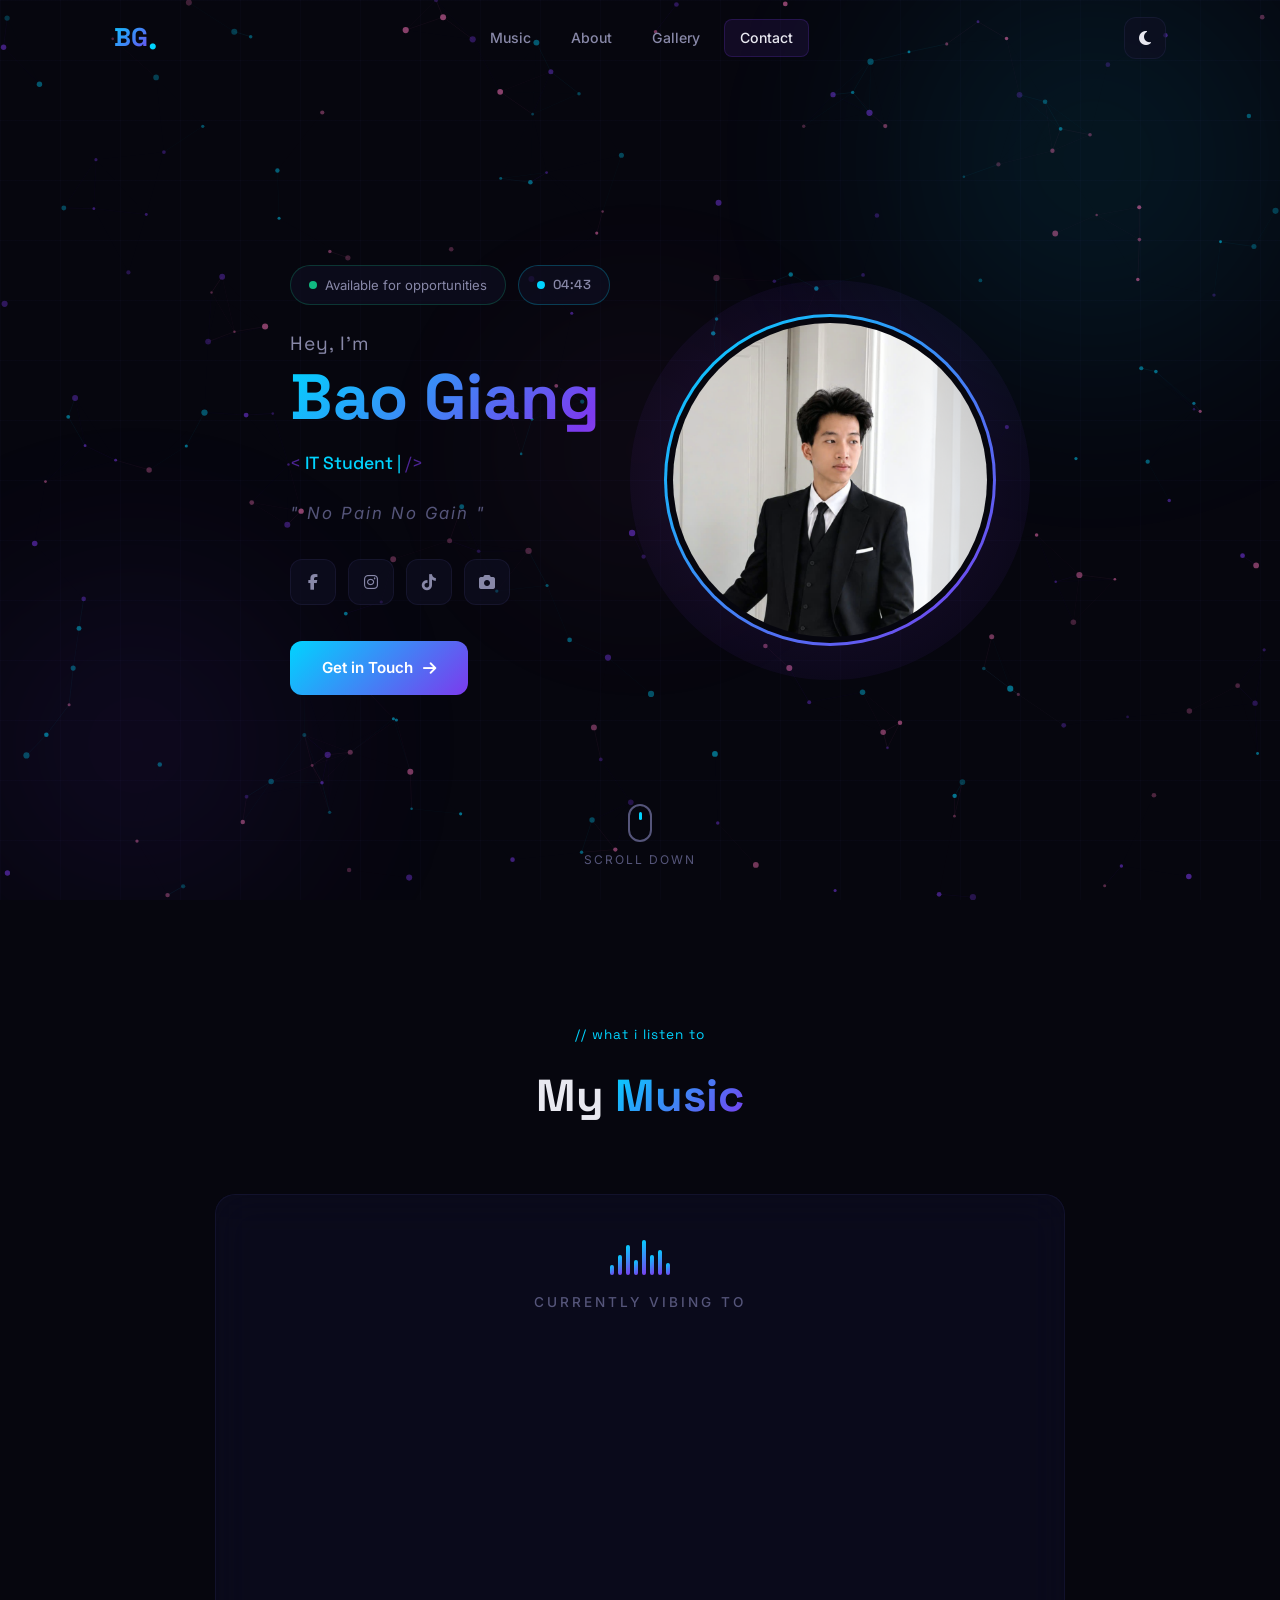
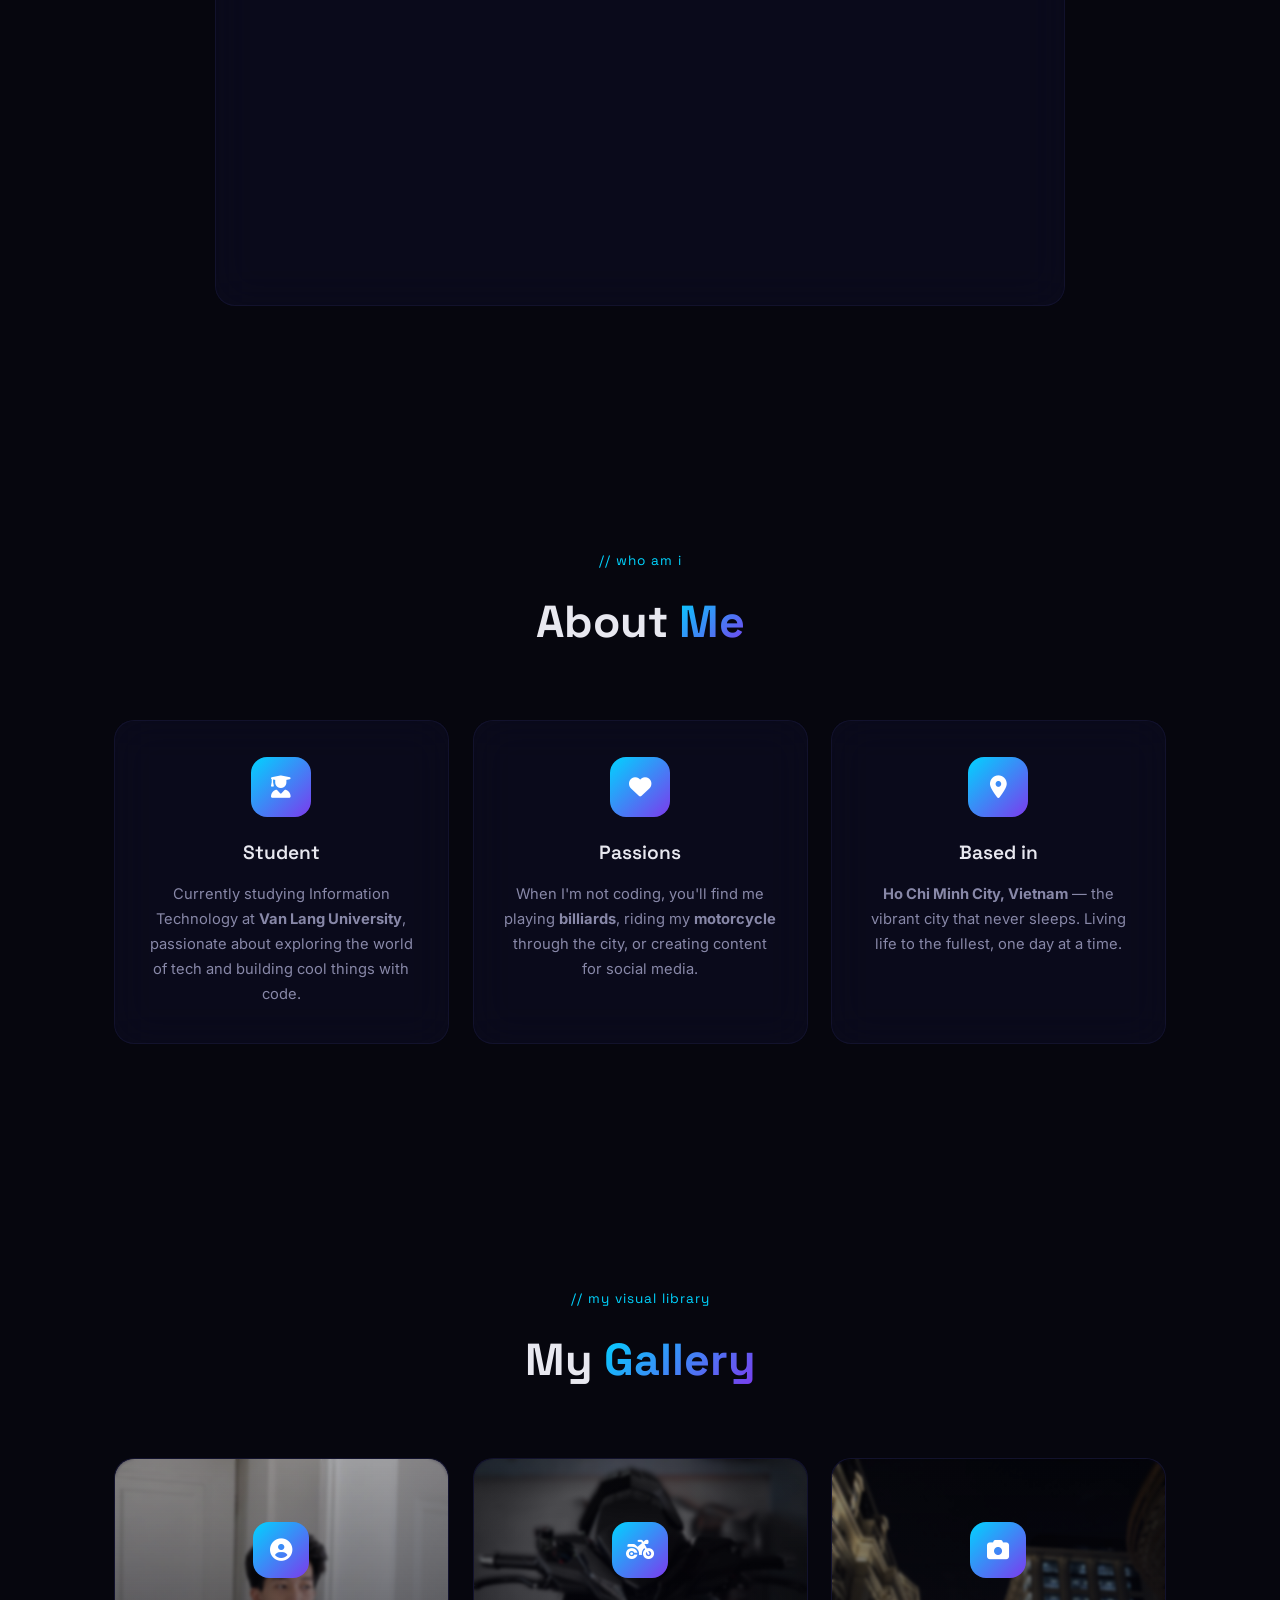
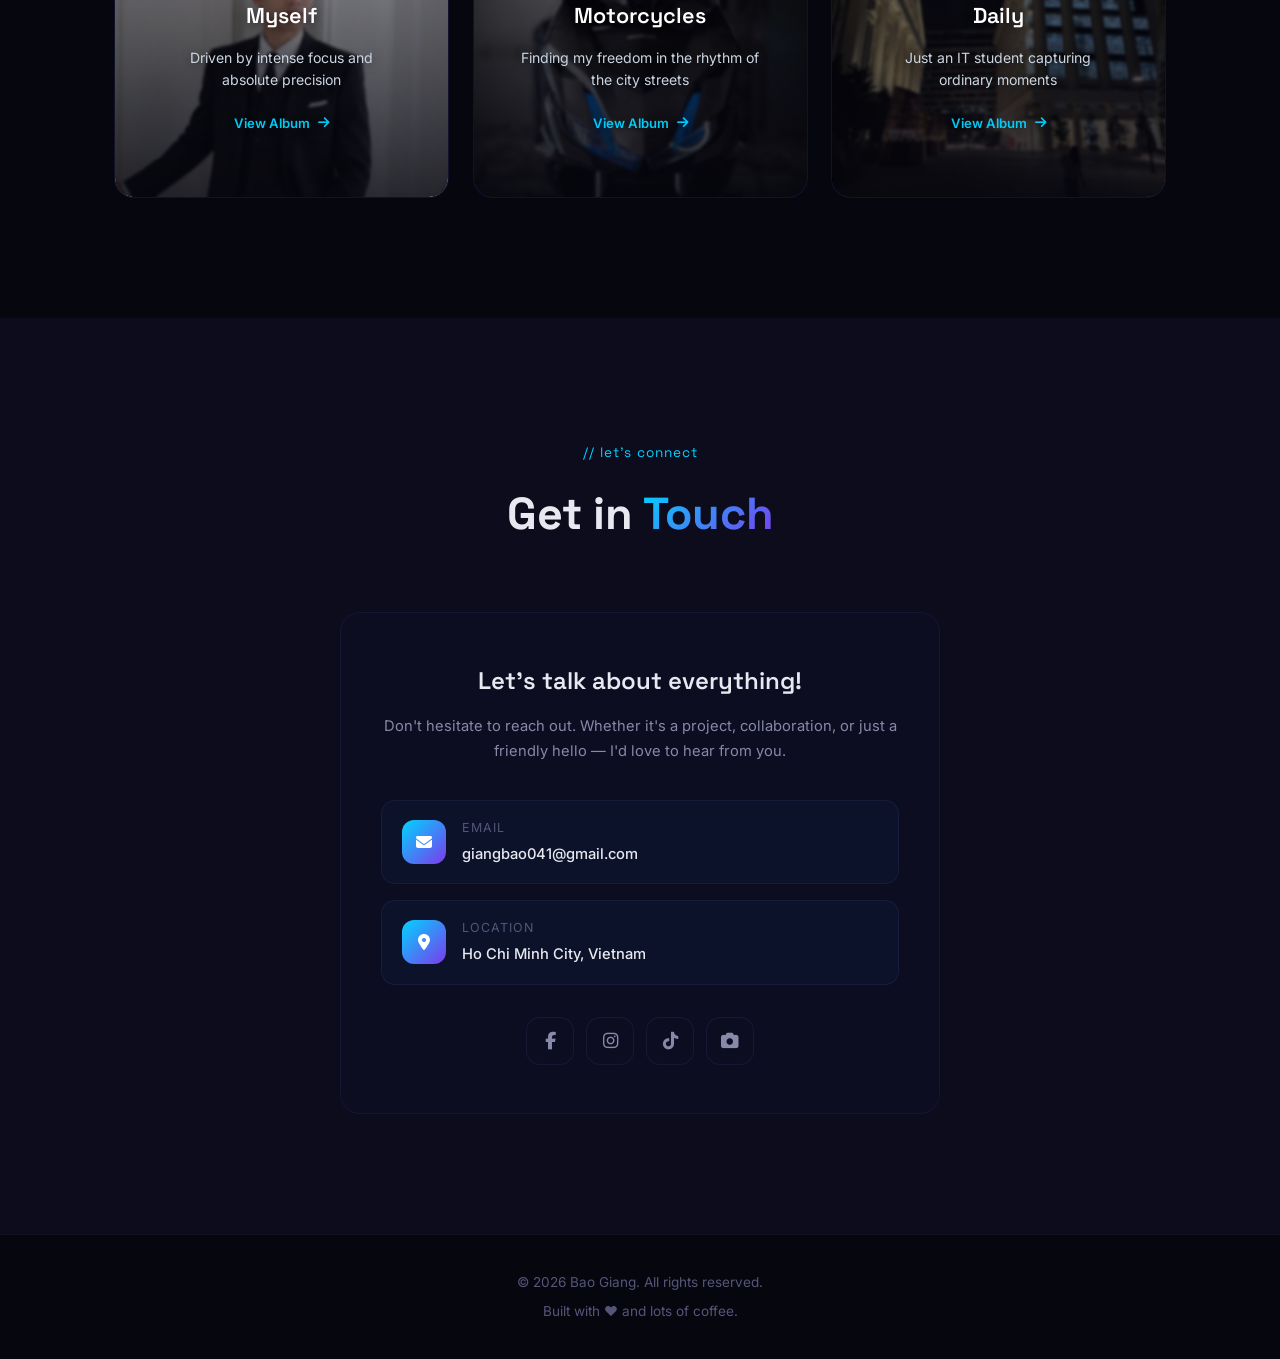
==== index.html @ b13ef5c2 "refactor: move daily cover image to covers folder and update paths in index.html" ====
<!DOCTYPE html>
<html lang="en" data-theme="dark">

<head>
    <meta charset="UTF-8">
    <meta name="viewport" content="width=device-width, initial-scale=1.0">
    <meta name="description"
        content="Bao Giang - IT Student at Van Lang University. Passionate about technology, motorcycles, and billiards. No Pain No Gain.">
    <meta name="keywords" content="Bao Giang, IT Student, Van Lang University, Portfolio">
    <meta name="author" content="Bao Giang">
    <title>Bao Giang-IT Student</title>

    <!-- Google Fonts -->
    <link rel="preconnect" href="https://fonts.googleapis.com">
    <link rel="preconnect" href="https://fonts.gstatic.com" crossorigin>
    <link
        href="https://fonts.googleapis.com/css2?family=Inter:wght@300;400;500;600;700;800;900&family=Space+Grotesk:wght@400;500;600;700&display=swap"
        rel="stylesheet">

    <!-- Font Awesome -->
    <link rel="stylesheet" href="https://cdnjs.cloudflare.com/ajax/libs/font-awesome/6.5.1/css/all.min.css">

    <link rel="stylesheet" href="style.css?v=2.7">
</head>

<body>
    <!-- ===== BACKGROUND INTERACTIVE CANVAS ===== -->
    <canvas id="interactive-bg-canvas"></canvas>

    <!-- ===== GLOBAL BACKGROUND EFFECTS ===== -->
    <div class="global-bg-effects">
        <div class="gradient-orb orb-1"></div>
        <div class="gradient-orb orb-2"></div>
        <div class="gradient-orb orb-3"></div>
        <div class="grid-overlay"></div>
    </div>

    <!-- ===== NAVBAR ===== -->
    <nav class="navbar" id="navbar">
        <div class="nav-container">
            <a href="#hero" class="nav-logo">
                <span class="logo-text">BG</span>
                <span class="logo-dot">.</span>
            </a>
            <ul class="nav-links" id="navLinks">
                <div class="nav-active-pill" id="navActivePill"></div>
                <li><a href="#music" class="nav-link">Music</a></li>
                <li><a href="#about" class="nav-link">About</a></li>
                <li><a href="#gallery" class="nav-link">Gallery</a></li>
                <!-- <li><a href="#hobbies" class="nav-link">Hobbies</a></li> -->
                <!-- <li><a href="#timeline" class="nav-link">Timeline</a></li> -->
                <!-- <li><a href="#goals" class="nav-link">Goals</a></li> -->
                <li><a href="#contact" class="nav-link">Contact</a></li>
            </ul>
            <div class="nav-actions">
                <button class="theme-toggle" id="themeToggle" aria-label="Toggle theme">
                    <i class="fas fa-moon" id="themeIcon"></i>
                </button>
                <button class="nav-hamburger" id="navHamburger" aria-label="Toggle menu">
                    <span></span>
                    <span></span>
                    <span></span>
                </button>
            </div>
        </div>
    </nav>

    <!-- ===== HERO SECTION ===== -->
    <section class="hero" id="hero">
        <div class="hero-container">
            <div class="hero-content">
                <div class="hero-badges-wrapper">
                    <div class="hero-badge">
                        <span class="badge-dot"></span>
                        <span>Available for opportunities</span>
                    </div>
                    <div class="hero-badge clock-badge">
                        <span class="badge-dot pulse-cyan"></span>
                        <span id="hero-clock">23:59</span>
                    </div>
                </div>
                <h1 class="hero-name">
                    <span class="greeting">Hey, I'm</span>
                    <span class="name-highlight">Bao Giang</span>
                </h1>
                <div class="hero-title">
                    <span class="title-prefix">&lt;</span>
                    <span class="typing-text" id="typingText"></span>
                    <span class="cursor">|</span>
                    <span class="title-suffix">/&gt;</span>
                </div>
                <p class="hero-tagline">" No Pain No Gain "</p>
                <div class="hero-socials">
                    <a href="https://www.facebook.com/gain.baor" target="_blank" rel="noopener" class="social-link"
                        aria-label="Facebook">
                        <i class="fab fa-facebook-f"></i>
                    </a>
                    <a href="https://www.instagram.com/it.young_/" target="_blank" rel="noopener" class="social-link"
                        aria-label="Instagram">
                        <i class="fab fa-instagram"></i>
                    </a>
                    <a href="https://www.tiktok.com/@it_young_?_r=1&_t=ZS-96exAtHUV9U" target="_blank" rel="noopener"
                        class="social-link" aria-label="TikTok">
                        <i class="fab fa-tiktok"></i>
                    </a>
                    <a href="https://locket.cam/itz_young" target="_blank" rel="noopener" class="social-link"
                        aria-label="Locket">
                        <i class="fas fa-camera"></i>
                    </a>
                </div>
                <a href="#contact" class="hero-cta">
                    <span>Get in Touch</span>
                    <i class="fas fa-arrow-right"></i>
                </a>
            </div>
            <div class="hero-avatar-wrapper">
                <div class="avatar-glow"></div>
                <div class="avatar-ring"></div>
                <img src="assets/avatar.png" alt="Bao Giang" class="hero-avatar">
            </div>
        </div>
        <div class="scroll-indicator">
            <div class="mouse">
                <div class="wheel"></div>
            </div>
            <span>Scroll Down</span>
        </div>
    </section>

    <!-- ===== MUSIC SECTION ===== -->
    <section class="section music" id="music">
        <div class="section-container">
            <div class="section-header" data-reveal>
                <span class="section-tag">// what i listen to</span>
                <h2 class="section-title">My <span class="gradient-text">Music</span></h2>
            </div>
            <div class="music-wrapper glass-card" data-reveal>
                <div class="music-visual">
                    <div class="equalizer">
                        <span class="bar"></span>
                        <span class="bar"></span>
                        <span class="bar"></span>
                        <span class="bar"></span>
                        <span class="bar"></span>
                        <span class="bar"></span>
                        <span class="bar"></span>
                        <span class="bar"></span>
                    </div>
                    <p class="music-label">Currently Vibing To</p>
                </div>
                <!-- ===== SPOTIFY INDEPENDENT SONGS ===== -->
                <div class="spotify-grid">
                    <div class="spotify-embed">
                        <iframe style="border-radius:12px" src="https://open.spotify.com/embed/track/1Qd4wSptT65JbVVT0ro9V2?utm_source=generator&theme=0" width="100%" height="152" frameBorder="0" allowfullscreen="" allow="autoplay; clipboard-write; encrypted-media; fullscreen; picture-in-picture" loading="lazy"></iframe>
                    </div>
                    <div class="spotify-embed">
                        <iframe style="border-radius:12px" src="https://open.spotify.com/embed/track/5sGQvC7sIYbYjD1WSLS0bE?utm_source=generator&theme=0" width="100%" height="152" frameBorder="0" allowfullscreen="" allow="autoplay; clipboard-write; encrypted-media; fullscreen; picture-in-picture" loading="lazy"></iframe>
                    </div>
                    <div class="spotify-embed">
                        <iframe style="border-radius:12px" src="https://open.spotify.com/embed/track/4oHNffwl7J3lMBNjvcYue2?utm_source=generator&theme=0" width="100%" height="152" frameBorder="0" allowfullscreen="" allow="autoplay; clipboard-write; encrypted-media; fullscreen; picture-in-picture" loading="lazy"></iframe>
                    </div>
                    <div class="spotify-embed">
                        <iframe style="border-radius:12px" src="https://open.spotify.com/embed/track/6fHXfm4EVM3pEiMdQs9Vjm?utm_source=generator&theme=0" width="100%" height="152" frameBorder="0" allowfullscreen="" allow="autoplay; clipboard-write; encrypted-media; fullscreen; picture-in-picture" loading="lazy"></iframe>
                    </div>
                    <div class="spotify-embed">
                        <iframe style="border-radius:12px" src="https://open.spotify.com/embed/track/0IJjyCURQo8DOmtlnRtmiA?utm_source=generator&theme=0" width="100%" height="152" frameBorder="0" allowfullscreen="" allow="autoplay; clipboard-write; encrypted-media; fullscreen; picture-in-picture" loading="lazy"></iframe>
                    </div>
                    <div class="spotify-embed">
                        <iframe style="border-radius:12px" src="https://open.spotify.com/embed/track/0o0ppsUl9WXqULqdLSDdBs?utm_source=generator&theme=0" width="100%" height="152" frameBorder="0" allowfullscreen="" allow="autoplay; clipboard-write; encrypted-media; fullscreen; picture-in-picture" loading="lazy"></iframe>
                    </div>
                </div>
                <!-- ===== END SPOTIFY ===== -->
            </div>
        </div>
    </section>

    <!-- ===== ABOUT SECTION ===== -->
    <section class="section about" id="about">
        <div class="section-container">
            <div class="section-header" data-reveal>
                <span class="section-tag">// who am i</span>
                <h2 class="section-title">About <span class="gradient-text">Me</span></h2>
            </div>
            <div class="about-grid">
                <div class="about-card glass-card" data-reveal>
                    <div class="about-icon">
                        <i class="fas fa-user-graduate"></i>
                    </div>
                    <h3>Student</h3>
                    <p>Currently studying Information Technology at <strong>Van Lang University</strong>, passionate
                        about exploring the world of tech and building cool things with code.</p>
                </div>
                <div class="about-card glass-card" data-reveal>
                    <div class="about-icon">
                        <i class="fas fa-heart"></i>
                    </div>
                    <h3>Passions</h3>
                    <p>When I'm not coding, you'll find me playing <strong>billiards</strong>, riding my
                        <strong>motorcycle</strong> through the city, or creating content for social media.
                    </p>
                </div>
                <div class="about-card glass-card" data-reveal>
                    <div class="about-icon">
                        <i class="fas fa-map-marker-alt"></i>
                    </div>
                    <h3>Based in</h3>
                    <p><strong>Ho Chi Minh City, Vietnam</strong> &mdash; the vibrant city that never sleeps. Living
                        life to the fullest, one day at a time.</p>
                </div>
            </div>
        </div>
    </section>

    <!-- ===== HOBBIES SECTION ===== -->
    <!--
    <section class="section hobbies" id="hobbies">
        <div class="section-container">
            <div class="section-header" data-reveal>
                <span class="section-tag">// what i love</span>
                <h2 class="section-title">My <span class="gradient-text">Hobbies</span></h2>
            </div>
            <div class="hobbies-grid">
                <div class="hobby-card glass-card" data-reveal>
                    <div class="hobby-icon-wrapper">
                        <div class="hobby-icon"><i class="fas fa-8-ball"
                                style="font-size:2.5rem;color:var(--accent-cyan)"></i></div>
                    </div>
                    <h3>Billiards</h3>
                    <p>Nothing beats the focus and precision of a perfect shot. Billiards is where strategy meets skill
                        &mdash; my favorite way to unwind and challenge myself.</p>
                    <div class="hobby-tag">Strategy &amp; Focus</div>
                </div>
                <div class="hobby-card glass-card" data-reveal>
                    <div class="hobby-icon-wrapper">
                        <div class="hobby-icon"><i class="fas fa-motorcycle"
                                style="font-size:2.5rem;color:var(--accent-purple)"></i></div>
                    </div>
                    <h3>Motorcycles</h3>
                    <p>The thrill of the open road, the sound of the engine &mdash; riding is freedom. Exploring new
                        routes and enjoying every mile on my dream bike.</p>
                    <div class="hobby-tag">Adventure &amp; Freedom</div>
                </div>
                <div class="hobby-card glass-card" data-reveal>
                    <div class="hobby-icon-wrapper">
                        <div class="hobby-icon"><i class="fas fa-video"
                                style="font-size:2.5rem;color:var(--accent-pink)"></i></div>
                    </div>
                    <h3>Content Creation</h3>
                    <p>Capturing moments, creating stories. From TikTok to Instagram, I love sharing my daily life and
                        inspiring others through visual content.</p>
                    <div class="hobby-tag">Creative &amp; Social</div>
                </div>
            </div>
        </div>
    </section>
    -->

    <!-- ===== TIMELINE SECTION ===== -->
    <!--
    <section class="section timeline-section" id="timeline">
        <div class="section-container">
            <div class="section-header" data-reveal>
                <span class="section-tag">// my journey</span>
                <h2 class="section-title">Life <span class="gradient-text">Timeline</span></h2>
            </div>
            <div class="timeline">
                <div class="timeline-item" data-reveal>
                    <div class="timeline-dot"></div>
                    <div class="timeline-content glass-card">
                        <span class="timeline-date">April 2024</span>
                        <h3><i class="fas fa-birthday-cake"></i> Dream Bike Birthday Gift</h3>
                        <p>Received my dream motorcycle as a birthday gift &mdash; the beginning of a new adventure on
                            two wheels.</p>
                    </div>
                </div>
                <div class="timeline-item" data-reveal>
                    <div class="timeline-dot"></div>
                    <div class="timeline-content glass-card">
                        <span class="timeline-date">June 2024</span>
                        <h3><i class="fas fa-graduation-cap"></i> High School Graduation</h3>
                        <p>Successfully graduated from high school, closing one chapter and opening the door to new
                            possibilities.</p>
                    </div>
                </div>
                <div class="timeline-item" data-reveal>
                    <div class="timeline-dot"></div>
                    <div class="timeline-content glass-card">
                        <span class="timeline-date">September 2024</span>
                        <h3><i class="fas fa-university"></i> Enrolled at Van Lang University</h3>
                        <p>Started my journey in Information Technology at Van Lang University &mdash; ready to build
                            the future with code.</p>
                    </div>
                </div>
                <div class="timeline-item" data-reveal>
                    <div class="timeline-dot"></div>
                    <div class="timeline-content glass-card">
                        <span class="timeline-date">January 2025</span>
                        <h3><i class="fas fa-check-circle"></i> Completed First Semester</h3>
                        <p>Finished my first semester of university, adapting to college life and diving deeper into the
                            world of IT.</p>
                    </div>
                </div>
                <div class="timeline-item" data-reveal>
                    <div class="timeline-dot"></div>
                    <div class="timeline-content glass-card">
                        <span class="timeline-date">Mid 2025</span>
                        <h3><i class="fas fa-mobile-alt"></i> Started Content Creation</h3>
                        <p>Began creating content on social media, sharing my daily life, motorcycle rides, and tech
                            experiences.</p>
                    </div>
                </div>
                <div class="timeline-item" data-reveal>
                    <div class="timeline-dot"></div>
                    <div class="timeline-content glass-card">
                        <span class="timeline-date">Early 2026</span>
                        <h3><i class="fas fa-film"></i> Vlogging Journey Begins</h3>
                        <p>Took content creation to the next level &mdash; started vlogging and documenting my life as
                            an IT student and motorcycle enthusiast.</p>
                    </div>
                </div>
                <div class="timeline-item" data-reveal>
                    <div class="timeline-dot"></div>
                    <div class="timeline-content glass-card">
                        <span class="timeline-date">April 2026</span>
                        <h3><i class="fas fa-camera"></i> Purchased DJI Action 4</h3>
                        <p>Upgraded my gear with the DJI Action 4 &mdash; ready to capture every adventure in cinematic
                            quality.</p>
                    </div>
                </div>
            </div>
        </div>
    </section>
    -->

    <!-- ===== GOALS SECTION ===== -->
    <!--
    <section class="section goals" id="goals">
        <div class="section-container">
            <div class="section-header" data-reveal>
                <span class="section-tag">// where i'm heading</span>
                <h2 class="section-title">Future <span class="gradient-text">Goals</span></h2>
            </div>
            <div class="goals-grid">
                <div class="goal-card glass-card" data-reveal>
                    <div class="goal-number">01</div>
                    <div class="goal-icon"><i class="fas fa-graduation-cap"></i></div>
                    <h3>Graduate with Honors</h3>
                    <p>Earn a degree with distinction from Van Lang University &mdash; the result of dedication and hard
                        work.</p>
                    <div class="goal-status">
                        <span class="status-dot in-progress"></span>
                        In Progress
                    </div>
                </div>
                <div class="goal-card glass-card" data-reveal>
                    <div class="goal-number">02</div>
                    <div class="goal-icon"><i class="fas fa-video"></i></div>
                    <h3>Become a Vlogger</h3>
                    <p>Build a community through authentic storytelling &mdash; sharing my journey, adventures, and
                        experiences with the world.</p>
                    <div class="goal-status">
                        <span class="status-dot in-progress"></span>
                        In Progress
                    </div>
                </div>
                <div class="goal-card glass-card" data-reveal>
                    <div class="goal-number">03</div>
                    <div class="goal-icon"><i class="fas fa-id-card"></i></div>
                    <h3>Get a Driver's License</h3>
                    <p>Obtain a car driving license &mdash; unlocking new roads and expanding my horizons beyond two
                        wheels.</p>
                    <div class="goal-status">
                        <span class="status-dot upcoming"></span>
                        Upcoming
                    </div>
                </div>
                <div class="goal-card glass-card" data-reveal>
                    <div class="goal-number">04</div>
                    <div class="goal-icon"><i class="fas fa-car"></i></div>
                    <h3>Own a Car</h3>
                    <p>A symbol of achievement &mdash; owning my dream car through hard work and perseverance.</p>
                    <div class="goal-status">
                        <span class="status-dot upcoming"></span>
                        Future Dream
                    </div>
                </div>
            </div>
        </div>
    </section>
    -->

    <!-- ===== GALLERY SECTION ===== -->
    <section class="section gallery-section" id="gallery">
        <div class="section-container">
            <div class="section-header" data-reveal>
                <span class="section-tag">// my visual library</span>
                <h2 class="section-title">My <span class="gradient-text">Gallery</span></h2>
            </div>

            <div class="gallery-wrapper" data-reveal>
                <!-- Frame 1: Billiards / Myself -->
                <div class="gallery-frame glass-card" id="frame-billiards" onclick="expandGalleryFrame('billiards')">
                    <div class="frame-cover-image">
                        <img src="assets/images/covers/yeah2.png" alt="Myself Cover">
                    </div>
                    <div class="frame-overlay-dark"></div>
                    <div class="frame-content">
                        <div class="frame-icon"><i class="fas fa-user-circle"></i></div>
                        <h3>Myself</h3>
                        <p>Driven by intense focus and absolute precision</p>
                        <span class="frame-action">View Album <i class="fas fa-arrow-right"></i></span>
                    </div>
                </div>

                <!-- Frame 2: Motorcycles -->
                <div class="gallery-frame glass-card" id="frame-motorcycles"
                    onclick="expandGalleryFrame('motorcycles')">
                    <div class="frame-cover-image">
                        <img src="assets/images/covers/IMG_4800.JPG" alt="Motorcycles Cover">
                    </div>
                    <div class="frame-overlay-dark"></div>
                    <div class="frame-content">
                        <div class="frame-icon"><i class="fas fa-motorcycle"></i></div>
                        <h3>Motorcycles</h3>
                        <p>Finding my freedom in the rhythm of the city streets</p>
                        <span class="frame-action">View Album <i class="fas fa-arrow-right"></i></span>
                    </div>
                </div>

                <!-- Frame 3: Life & Vlog / Daily -->
                <div class="gallery-frame glass-card" id="frame-life" onclick="expandGalleryFrame('life')">
                    <div class="frame-cover-image">
                        <img src="assets/images/covers/z7867581724712_7ad3960bcd308860b36161d9aa5d5942.jpg"
                            alt="Daily Cover">
                    </div>
                    <div class="frame-overlay-dark"></div>
                    <div class="frame-content">
                        <div class="frame-icon"><i class="fas fa-camera"></i></div>
                        <h3>Daily</h3>
                        <p>Just an IT student capturing ordinary moments</p>
                        <span class="frame-action">View Album <i class="fas fa-arrow-right"></i></span>
                    </div>
                </div>
            </div>

            <!-- Dynamic Photo Grid Container (Loads below when a frame is expanded) -->
            <div class="photo-grid-container glass-card" id="photoGridContainer" style="display: none;">
                <div class="grid-header">
                    <h3 id="gridTitle">Album</h3>
                    <button class="close-grid-btn" id="closeGridBtn" onclick="closeExpandedFrame()"
                        aria-label="Close Album">
                        <i class="fas fa-times"></i> Close
                    </button>
                </div>

                <!-- Billiards Photos -->
                <div class="photo-grid" id="grid-billiards" style="display: none;">
                    <div class="gallery-item"
                        onclick="openLightbox(this, 'assets/images/inside/myself/z7867573107848_dcf3f29c4abe184f09f029ab12a3efd0.jpg', '')">
                        <img src="assets/images/inside/myself/z7867573107848_dcf3f29c4abe184f09f029ab12a3efd0.jpg"
                            alt="Myself Slot 1" onerror="handleImageError(this, '')">
                        <div class="item-overlay"><i class="fas fa-search-plus"></i></div>
                    </div>
                    <div class="gallery-item"
                        onclick="openLightbox(this, 'assets/images/inside/myself/z7867573444580_04097ab2a1c4508835f7a1bf8ea76477.jpg', '')">
                        <img src="assets/images/inside/myself/z7867573444580_04097ab2a1c4508835f7a1bf8ea76477.jpg"
                            alt="Myself Slot 2" onerror="handleImageError(this, '')">
                        <div class="item-overlay"><i class="fas fa-search-plus"></i></div>
                    </div>
                    <div class="gallery-item"
                        onclick="openLightbox(this, 'assets/images/inside/myself/z7867573602287_ff167f5e8c4794c99c10e7d627d78b5c.jpg', '')">
                        <img src="assets/images/inside/myself/z7867573602287_ff167f5e8c4794c99c10e7d627d78b5c.jpg"
                            alt="Myself Slot 3" onerror="handleImageError(this, '')">
                        <div class="item-overlay"><i class="fas fa-search-plus"></i></div>
                    </div>
                    <div class="gallery-item"
                        onclick="openLightbox(this, 'assets/images/inside/myself/z7867573719012_62a3322652b05f7a345d59b34a09568c.jpg', '')">
                        <img src="assets/images/inside/myself/z7867573719012_62a3322652b05f7a345d59b34a09568c.jpg"
                            alt="Myself Slot 4" onerror="handleImageError(this, '')">
                        <div class="item-overlay"><i class="fas fa-search-plus"></i></div>
                    </div>
                    <div class="gallery-item"
                        onclick="openLightbox(this, 'assets/images/inside/myself/z7867573806282_655adbbe6d1530f637fd2ca4f8667a3d.jpg', '')">
                        <img src="assets/images/inside/myself/z7867573806282_655adbbe6d1530f637fd2ca4f8667a3d.jpg"
                            alt="Myself Slot 5" onerror="handleImageError(this, '')">
                        <div class="item-overlay"><i class="fas fa-search-plus"></i></div>
                    </div>
                </div>

                <!-- Motorcycles Photos -->
                <div class="photo-grid" id="grid-motorcycles" style="display: none;">
                    <div class="gallery-item"
                        onclick="openLightbox(this, 'assets/images/inside/motorcycles/z7867552172506_9c6e384f5cd648544b06229bf0e5b4db.jpg', '')">
                        <img src="assets/images/inside/motorcycles/z7867552172506_9c6e384f5cd648544b06229bf0e5b4db.jpg"
                            alt="Motorcycles Slot 1" onerror="handleImageError(this, '')">
                        <div class="item-overlay"><i class="fas fa-search-plus"></i></div>
                    </div>
                    <div class="gallery-item"
                        onclick="openLightbox(this, 'assets/images/inside/motorcycles/z7867552244991_ecc590532456411c3c9cf17ea10d964c.jpg', '')">
                        <img src="assets/images/inside/motorcycles/z7867552244991_ecc590532456411c3c9cf17ea10d964c.jpg"
                            alt="Motorcycles Slot 2" onerror="handleImageError(this, '')">
                        <div class="item-overlay"><i class="fas fa-search-plus"></i></div>
                    </div>
                    <div class="gallery-item"
                        onclick="openLightbox(this, 'assets/images/inside/motorcycles/z7867552327524_782dd64e3b53bc6c7897175d8f0ee8ec.jpg', '')">
                        <img src="assets/images/inside/motorcycles/z7867552327524_782dd64e3b53bc6c7897175d8f0ee8ec.jpg"
                            alt="Motorcycles Slot 3" onerror="handleImageError(this, '')">
                        <div class="item-overlay"><i class="fas fa-search-plus"></i></div>
                    </div>
                    <div class="gallery-item"
                        onclick="openLightbox(this, 'assets/images/inside/motorcycles/z7867552394139_4e9d186880fdba759b9682afef93d48d.jpg', '')">
                        <img src="assets/images/inside/motorcycles/z7867552394139_4e9d186880fdba759b9682afef93d48d.jpg"
                            alt="Motorcycles Slot 4" onerror="handleImageError(this, '')">
                        <div class="item-overlay"><i class="fas fa-search-plus"></i></div>
                    </div>
                    <div class="gallery-item"
                        onclick="openLightbox(this, 'assets/images/inside/motorcycles/A65093D4-FECD-4512-BFAF-66B3026AA4CD.png', '')">
                        <img src="assets/images/inside/motorcycles/A65093D4-FECD-4512-BFAF-66B3026AA4CD.png"
                            alt="Motorcycles Slot 5" onerror="handleImageError(this, '')">
                        <div class="item-overlay"><i class="fas fa-search-plus"></i></div>
                    </div>
                    <div class="gallery-item" onclick="openLightbox(this, 'assets/images/inside/motorcycles/IMG_4768.jpg', '')">
                        <img src="assets/images/inside/motorcycles/IMG_4768.jpg" alt="Motorcycles Slot 6"
                            onerror="handleImageError(this, '')">
                        <div class="item-overlay"><i class="fas fa-search-plus"></i></div>
                    </div>
                    <div class="gallery-item" onclick="openLightbox(this, 'assets/images/inside/motorcycles/IMG_4765.jpg', '')">
                        <img src="assets/images/inside/motorcycles/IMG_4765.jpg" alt="Motorcycles Slot 7"
                            onerror="handleImageError(this, '')">
                        <div class="item-overlay"><i class="fas fa-search-plus"></i></div>
                    </div>
                </div>

                <!-- Life & Vlog Photos -->
                <div class="photo-grid" id="grid-life" style="display: none;">
                    <div class="gallery-item"
                        onclick="openLightbox(this, 'assets/images/inside/daily/z7867581308309_a22d233f605620e2084b12fa083e5064.jpg', '')">
                        <img src="assets/images/inside/daily/z7867581308309_a22d233f605620e2084b12fa083e5064.jpg"
                            alt="Life Slot 1" onerror="handleImageError(this, '')">
                        <div class="item-overlay"><i class="fas fa-search-plus"></i></div>
                    </div>
                    <div class="gallery-item"
                        onclick="openLightbox(this, 'assets/images/covers/z7867581724712_7ad3960bcd308860b36161d9aa5d5942.jpg', '')">
                        <img src="assets/images/covers/z7867581724712_7ad3960bcd308860b36161d9aa5d5942.jpg"
                            alt="Life Slot 2" onerror="handleImageError(this, '')">
                        <div class="item-overlay"><i class="fas fa-search-plus"></i></div>
                    </div>
                    <div class="gallery-item"
                        onclick="openLightbox(this, 'assets/images/inside/daily/z7867582189241_36e308db949ac7c4e1975ccee4eb719e.jpg', '')">
                        <img src="assets/images/inside/daily/z7867582189241_36e308db949ac7c4e1975ccee4eb719e.jpg"
                            alt="Life Slot 3" onerror="handleImageError(this, '')">
                        <div class="item-overlay"><i class="fas fa-search-plus"></i></div>
                    </div>
                    <div class="gallery-item"
                        onclick="openLightbox(this, 'assets/images/inside/daily/z7867582548615_99a5a2c4e851e04fa3f0bc78a559af8b.jpg', '')">
                        <img src="assets/images/inside/daily/z7867582548615_99a5a2c4e851e04fa3f0bc78a559af8b.jpg"
                            alt="Life Slot 4" onerror="handleImageError(this, '')">
                        <div class="item-overlay"><i class="fas fa-search-plus"></i></div>
                    </div>
                    <div class="gallery-item"
                        onclick="openLightbox(this, 'assets/images/inside/daily/z7867582694625_021c108d80db9e0b8514aa86a7f926aa.jpg', '')">
                        <img src="assets/images/inside/daily/z7867582694625_021c108d80db9e0b8514aa86a7f926aa.jpg"
                            alt="Life Slot 5" onerror="handleImageError(this, '')">
                        <div class="item-overlay"><i class="fas fa-search-plus"></i></div>
                    </div>
                    <div class="gallery-item"
                        onclick="openLightbox(this, 'assets/images/inside/daily/z7867582846706_1852ddeb6554ff6c38b5ee2584230db4.jpg', '')">
                        <img src="assets/images/inside/daily/z7867582846706_1852ddeb6554ff6c38b5ee2584230db4.jpg"
                            alt="Life Slot 6" onerror="handleImageError(this, '')">
                        <div class="item-overlay"><i class="fas fa-search-plus"></i></div>
                    </div>
                </div>
            </div>
        </div>
    </section>

    <!-- ===== PHOTO LIGHTBOX OVERLAY ===== -->
    <div class="lightbox" id="photoLightbox" onclick="closeLightbox(event)">
        <button class="lightbox-close" onclick="closeLightbox(event)" aria-label="Close Lightbox">
            <i class="fas fa-times"></i>
        </button>
        <button class="lightbox-btn prev-btn" id="lightboxPrev" aria-label="Previous Image">
            <i class="fas fa-chevron-left"></i>
        </button>
        <button class="lightbox-btn next-btn" id="lightboxNext" aria-label="Next Image">
            <i class="fas fa-chevron-right"></i>
        </button>
        <div class="lightbox-content">
            <img id="lightboxImg" src="" alt="Lightbox Preview">
            <p id="lightboxCaption" class="lightbox-caption">Mô tả ảnh</p>
        </div>
    </div>

    <!-- ===== CONTACT SECTION ===== -->
    <section class="section contact" id="contact">
        <div class="section-container">
            <div class="section-header" data-reveal>
                <span class="section-tag">// let's connect</span>
                <h2 class="section-title">Get in <span class="gradient-text">Touch</span></h2>
            </div>
            <div class="contact-wrapper" data-reveal>
                <div class="contact-info glass-card">
                    <h3>Let's talk about everything!</h3>
                    <p>Don't hesitate to reach out. Whether it's a project, collaboration, or just a friendly hello
                        &mdash; I'd love to hear from you.</p>
                    <div class="contact-details">
                        <a href="mailto:giangbao041@gmail.com" class="contact-item">
                            <div class="contact-item-icon">
                                <i class="fas fa-envelope"></i>
                            </div>
                            <div>
                                <span class="contact-label">Email</span>
                                <span class="contact-value">giangbao041@gmail.com</span>
                            </div>
                        </a>
                        <div class="contact-item">
                            <div class="contact-item-icon">
                                <i class="fas fa-map-marker-alt"></i>
                            </div>
                            <div>
                                <span class="contact-label">Location</span>
                                <span class="contact-value">Ho Chi Minh City, Vietnam</span>
                            </div>
                        </div>
                    </div>
                    <div class="contact-socials">
                        <a href="https://www.facebook.com/gain.baor" target="_blank" rel="noopener"
                            class="contact-social-link" aria-label="Facebook">
                            <i class="fab fa-facebook-f"></i>
                        </a>
                        <a href="https://www.instagram.com/it.young_/" target="_blank" rel="noopener"
                            class="contact-social-link" aria-label="Instagram">
                            <i class="fab fa-instagram"></i>
                        </a>
                        <a href="https://www.tiktok.com/@it_young_?_r=1&_t=ZS-96exAtHUV9U" target="_blank"
                            rel="noopener" class="contact-social-link" aria-label="TikTok">
                            <i class="fab fa-tiktok"></i>
                        </a>
                        <a href="https://locket.cam/itz_young" target="_blank" rel="noopener"
                            class="contact-social-link" aria-label="Locket">
                            <i class="fas fa-camera"></i>
                        </a>
                    </div>
                </div>
            </div>
        </div>
    </section>

    <!-- ===== FOOTER ===== -->
    <footer class="footer">
        <div class="footer-container">
            <p>&copy; 2026 Bao Giang. All rights reserved.</p>
            <p class="footer-tagline">Built with <span class="heart">&hearts;</span> and lots of coffee.</p>
        </div>
    </footer>

    <script src="script.js?v=3.2"></script>
</body>

</html>
---- style.css ----
/* ========================================
   CSS VARIABLES & THEME
   ======================================== */
:root {
    /* Dark theme (default) */
    --bg-primary: #06060e;
    --bg-secondary: #0c0c1d;
    --bg-card: rgba(15, 15, 35, 0.6);
    --bg-card-hover: rgba(20, 20, 50, 0.8);
    --bg-nav: rgba(6, 6, 14, 0.85);
    --text-primary: #e8e8f0;
    --text-secondary: #8888a8;
    --text-muted: #55557a;
    --border-color: rgba(100, 100, 180, 0.12);
    --border-hover: rgba(100, 100, 255, 0.25);

    /* Accent colors */
    --accent-cyan: #00d4ff;
    --accent-purple: #7c3aed;
    --accent-pink: #f472b6;
    --accent-blue: #3b82f6;
    --accent-green: #10b981;

    /* Gradients */
    --gradient-primary: linear-gradient(135deg, #00d4ff, #7c3aed);
    --gradient-accent: linear-gradient(135deg, #7c3aed, #f472b6);
    --gradient-text: linear-gradient(135deg, #00d4ff, #7c3aed, #f472b6);
    --gradient-glow: radial-gradient(circle, rgba(0, 212, 255, 0.15), transparent 70%);

    /* Spacing */
    --section-padding: 120px 0;
    --container-width: 1100px;

    /* Transitions */
    --transition-fast: 0.2s cubic-bezier(0.4, 0, 0.2, 1);
    --transition-base: 0.3s cubic-bezier(0.4, 0, 0.2, 1);
    --transition-slow: 0.5s cubic-bezier(0.4, 0, 0.2, 1);

    /* Glass */
    --glass-bg: rgba(15, 15, 40, 0.5);
    --glass-border: rgba(100, 100, 200, 0.1);
    --glass-blur: 20px;
}

/* Light theme */
[data-theme="light"] {
    --bg-primary: #f5f5ff;
    --bg-secondary: #eaeaf5;
    --bg-card: rgba(255, 255, 255, 0.7);
    --bg-card-hover: rgba(255, 255, 255, 0.9);
    --bg-nav: rgba(245, 245, 255, 0.9);
    --text-primary: #1a1a2e;
    --text-secondary: #4a4a6a;
    --text-muted: #8888a8;
    --border-color: rgba(100, 100, 180, 0.15);
    --border-hover: rgba(100, 100, 255, 0.3);
    --glass-bg: rgba(255, 255, 255, 0.5);
    --glass-border: rgba(100, 100, 200, 0.15);
}

/* ========================================
   RESET & BASE
   ======================================== */
*, *::before, *::after {
    margin: 0;
    padding: 0;
    box-sizing: border-box;
}

html {
    scroll-behavior: smooth;
    scroll-padding-top: 80px;
}

body {
    font-family: 'Inter', -apple-system, BlinkMacSystemFont, sans-serif;
    background-color: var(--bg-primary);
    color: var(--text-primary);
    line-height: 1.7;
    overflow-x: hidden;
    transition: background-color var(--transition-slow), color var(--transition-slow);
}

a {
    text-decoration: none;
    color: inherit;
    transition: color var(--transition-fast);
}

img {
    max-width: 100%;
    display: block;
}

/* ========================================
   SCROLLBAR
   ======================================== */
::-webkit-scrollbar {
    width: 6px;
}

::-webkit-scrollbar-track {
    background: var(--bg-primary);
}

::-webkit-scrollbar-thumb {
    background: var(--gradient-primary);
    border-radius: 3px;
}

/* ========================================
   NAVBAR
   ======================================== */
.navbar {
    position: fixed;
    top: 0;
    left: 0;
    width: 100%;
    z-index: 1000;
    padding: 16px 0;
    background-color: transparent;
    backdrop-filter: blur(0px);
    -webkit-backdrop-filter: blur(0px);
    border-bottom: 1px solid transparent;
    transition: 
        padding var(--transition-base), 
        background-color var(--transition-base), 
        border-color var(--transition-base), 
        backdrop-filter var(--transition-base), 
        -webkit-backdrop-filter var(--transition-base);
    /* GPU acceleration to eliminate scroll flashing */
    backface-visibility: hidden;
    -webkit-backface-visibility: hidden;
    transform: translate3d(0, 0, 0);
    -webkit-transform: translate3d(0, 0, 0);
}

.navbar.scrolled {
    background-color: var(--bg-nav);
    backdrop-filter: blur(20px);
    -webkit-backdrop-filter: blur(20px);
    border-bottom-color: var(--border-color);
    padding: 10px 0;
}

.nav-container {
    max-width: var(--container-width);
    margin: 0 auto;
    padding: 0 24px;
    display: flex;
    align-items: center;
    justify-content: space-between;
}

.nav-logo {
    font-family: 'Space Grotesk', sans-serif;
    font-size: 1.6rem;
    font-weight: 700;
    display: flex;
    align-items: center;
}

.logo-text {
    background: var(--gradient-primary);
    -webkit-background-clip: text;
    -webkit-text-fill-color: transparent;
    background-clip: text;
}

.logo-dot {
    color: var(--accent-cyan);
    font-size: 2rem;
    line-height: 1;
}

.nav-links {
    position: relative;
    display: flex;
    align-items: center;
    gap: 8px;
    list-style: none;
}

/* Active Sliding Indicator Pill (Desktop) */
.nav-active-pill {
    position: absolute;
    top: 50%;
    left: 0;
    width: 0;
    height: 38px;
    background: rgba(124, 58, 237, 0.1);
    border: 1px solid rgba(124, 58, 237, 0.2);
    border-radius: 8px;
    transform: translateY(-50%);
    pointer-events: none;
    z-index: 0;
    opacity: 0;
    transition: 
        left 0.35s cubic-bezier(0.25, 1, 0.5, 1),
        width 0.35s cubic-bezier(0.25, 1, 0.5, 1),
        opacity 0.25s ease;
    will-change: left, width, opacity;
}

[data-theme="light"] .nav-active-pill {
    background: rgba(124, 58, 237, 0.06);
    border-color: rgba(124, 58, 237, 0.15);
}

.nav-link {
    font-size: 0.88rem;
    font-weight: 500;
    color: var(--text-secondary);
    padding: 8px 16px;
    border-radius: 8px;
    transition: color var(--transition-fast);
    position: relative;
    z-index: 1;
}

.nav-link:hover,
.nav-link.active {
    color: var(--text-primary);
}

.nav-actions {
    display: flex;
    align-items: center;
    gap: 12px;
}

.theme-toggle {
    width: 42px;
    height: 42px;
    border-radius: 12px;
    border: 1px solid var(--border-color);
    background: var(--bg-card);
    color: var(--text-primary);
    cursor: pointer;
    display: flex;
    align-items: center;
    justify-content: center;
    font-size: 1rem;
    transition: all var(--transition-fast);
}

.theme-toggle:hover {
    border-color: var(--accent-cyan);
    box-shadow: 0 0 20px rgba(0, 212, 255, 0.15);
    transform: rotate(15deg);
}

.nav-hamburger {
    display: none;
    flex-direction: column;
    gap: 5px;
    background: none;
    border: none;
    cursor: pointer;
    padding: 4px;
}

.nav-hamburger span {
    width: 22px;
    height: 2px;
    background: var(--text-primary);
    border-radius: 2px;
    transition: all var(--transition-fast);
}

.nav-hamburger.active span:nth-child(1) {
    transform: rotate(45deg) translate(5px, 5px);
}

.nav-hamburger.active span:nth-child(2) {
    opacity: 0;
}

.nav-hamburger.active span:nth-child(3) {
    transform: rotate(-45deg) translate(5px, -5px);
}

/* ========================================
   HERO SECTION
   ======================================== */
.hero {
    min-height: 100vh;
    display: flex;
    align-items: center;
    justify-content: center;
    position: relative;
    overflow: hidden;
    padding: 120px 24px 60px;
}

.global-bg-effects {
    position: fixed;
    inset: 0;
    pointer-events: none;
    overflow: hidden;
    z-index: -2;
    /* Composite background elements on their own GPU layer */
    backface-visibility: hidden;
    -webkit-backface-visibility: hidden;
    transform: translate3d(0, 0, 0);
    -webkit-transform: translate3d(0, 0, 0);
}

.gradient-orb {
    position: absolute;
    border-radius: 50%;
    filter: blur(100px);
    opacity: 0.4;
    animation: float 8s ease-in-out infinite;
    /* GPU compositing for ultra-smooth floating orbs without redraw jank */
    will-change: transform;
    transform: translate3d(0, 0, 0);
    -webkit-transform: translate3d(0, 0, 0);
}

.orb-1 {
    width: 500px;
    height: 500px;
    background: radial-gradient(circle, rgba(0, 212, 255, 0.3), transparent);
    top: -10%;
    right: -5%;
    animation-delay: 0s;
}

.orb-2 {
    width: 400px;
    height: 400px;
    background: radial-gradient(circle, rgba(124, 58, 237, 0.3), transparent);
    bottom: -5%;
    left: -5%;
    animation-delay: -3s;
}

.orb-3 {
    width: 300px;
    height: 300px;
    background: radial-gradient(circle, rgba(244, 114, 182, 0.2), transparent);
    top: 50%;
    left: 50%;
    transform: translate(-50%, -50%);
    animation-delay: -5s;
}

.grid-overlay {
    position: absolute;
    inset: 0;
    background-image: 
        linear-gradient(rgba(100, 100, 200, 0.03) 1px, transparent 1px),
        linear-gradient(90deg, rgba(100, 100, 200, 0.03) 1px, transparent 1px);
    background-size: 60px 60px;
}

[data-theme="light"] .gradient-orb {
    opacity: 0.25;
}

[data-theme="light"] .grid-overlay {
    background-image:
        linear-gradient(rgba(100, 100, 200, 0.06) 1px, transparent 1px),
        linear-gradient(90deg, rgba(100, 100, 200, 0.06) 1px, transparent 1px);
}

@keyframes float {
    0%, 100% { transform: translate(0, 0) scale(1); }
    33% { transform: translate(30px, -30px) scale(1.05); }
    66% { transform: translate(-20px, 20px) scale(0.95); }
}

.hero-container {
    max-width: var(--container-width);
    margin: 0 auto;
    display: flex;
    align-items: center;
    justify-content: space-between;
    gap: 60px;
    position: relative;
    z-index: 1;
}

.hero-content {
    flex: 1;
}
.hero-badges-wrapper {
    display: flex;
    align-items: center;
    gap: 12px;
    margin-bottom: 28px;
    flex-wrap: wrap;
    animation: fadeInUp 0.8s ease-out;
}

.hero-badge {
    display: inline-flex;
    align-items: center;
    gap: 8px;
    padding: 8px 18px;
    background: var(--bg-card);
    border: 1px solid rgba(16, 185, 129, 0.25);
    border-radius: 100px;
    font-size: 0.82rem;
    color: var(--text-secondary);
    transition: all var(--transition-fast);
}

.hero-badge:hover {
    border-color: var(--accent-green) !important;
    box-shadow: 0 0 15px rgba(16, 185, 129, 0.15);
    transform: translateY(-2px);
    background: var(--bg-card-hover);
}

.clock-badge {
    font-family: 'Space Grotesk', sans-serif;
    font-weight: 500;
    letter-spacing: 0.5px;
    border-color: rgba(0, 212, 255, 0.25) !important;
}

.clock-badge:hover {
    border-color: var(--accent-cyan) !important;
    box-shadow: 0 0 15px rgba(0, 212, 255, 0.15) !important;
}

.pulse-cyan {
    background: var(--accent-cyan) !important;
    animation: pulse-cyan-shadow 2s ease-in-out infinite;
}

@keyframes pulse-cyan-shadow {
    0%, 100% { box-shadow: 0 0 0 0 rgba(0, 212, 255, 0.4); }
    50% { box-shadow: 0 0 0 8px rgba(0, 212, 255, 0); }
}

.badge-dot {
    width: 8px;
    height: 8px;
    background: var(--accent-green);
    border-radius: 50%;
    animation: pulse-dot 2s ease-in-out infinite;
}

@keyframes pulse-dot {
    0%, 100% { box-shadow: 0 0 0 0 rgba(16, 185, 129, 0.4); }
    50% { box-shadow: 0 0 0 8px rgba(16, 185, 129, 0); }
}

.hero-name {
    font-family: 'Space Grotesk', sans-serif;
    line-height: 1.1;
    margin-bottom: 16px;
    animation: fadeInUp 0.8s ease-out 0.1s both;
}

.greeting {
    display: block;
    font-size: 1.2rem;
    font-weight: 400;
    color: var(--text-secondary);
    margin-bottom: 8px;
    letter-spacing: 1px;
}

.name-highlight {
    display: block;
    font-size: clamp(2.5rem, 5vw, 4rem);
    font-weight: 800;
    background: var(--gradient-text);
    -webkit-background-clip: text;
    -webkit-text-fill-color: transparent;
    background-clip: text;
    background-size: 200% auto;
    animation: gradient-shift 4s ease-in-out infinite;
}

@keyframes gradient-shift {
    0%, 100% { background-position: 0% center; }
    50% { background-position: 100% center; }
}

.hero-title {
    font-family: 'Space Grotesk', monospace;
    font-size: 1.1rem;
    color: var(--text-secondary);
    margin-bottom: 20px;
    display: flex;
    align-items: center;
    gap: 4px;
    animation: fadeInUp 0.8s ease-out 0.2s both;
}

.title-prefix,
.title-suffix {
    color: var(--accent-purple);
    opacity: 0.6;
}

.typing-text {
    color: var(--accent-cyan);
    font-weight: 500;
}

.cursor {
    color: var(--accent-cyan);
    animation: blink 1s step-end infinite;
}

@keyframes blink {
    0%, 100% { opacity: 1; }
    50% { opacity: 0; }
}

.hero-tagline {
    font-size: 1.05rem;
    color: var(--text-muted);
    font-style: italic;
    margin-bottom: 32px;
    letter-spacing: 2px;
    animation: fadeInUp 0.8s ease-out 0.3s both;
}

.hero-socials {
    display: flex;
    gap: 12px;
    margin-bottom: 36px;
    animation: fadeInUp 0.8s ease-out 0.4s both;
}

.social-link {
    width: 46px;
    height: 46px;
    display: flex;
    align-items: center;
    justify-content: center;
    border-radius: 12px;
    border: 1px solid var(--border-color);
    background: var(--bg-card);
    color: var(--text-secondary);
    font-size: 1rem;
    transition: all var(--transition-fast);
}

.social-link:hover {
    border-color: var(--accent-cyan);
    color: var(--accent-cyan);
    transform: translateY(-3px);
    box-shadow: 0 8px 25px rgba(0, 212, 255, 0.15);
}

.hero-cta {
    display: inline-flex;
    align-items: center;
    gap: 10px;
    padding: 14px 32px;
    background: var(--gradient-primary);
    color: #fff;
    font-weight: 600;
    font-size: 0.95rem;
    border-radius: 12px;
    transition: all var(--transition-fast);
    animation: fadeInUp 0.8s ease-out 0.5s both;
    position: relative;
    overflow: hidden;
}

.hero-cta::before {
    content: '';
    position: absolute;
    inset: 0;
    background: linear-gradient(135deg, rgba(255,255,255,0.15), transparent);
    opacity: 0;
    transition: opacity var(--transition-fast);
}

.hero-cta:hover::before {
    opacity: 1;
}

.hero-cta:hover {
    transform: translateY(-2px);
    box-shadow: 0 12px 35px rgba(0, 212, 255, 0.25);
}

.hero-cta i {
    transition: transform var(--transition-fast);
}

.hero-cta:hover i {
    transform: translateX(4px);
}

/* Avatar */
.hero-avatar-wrapper {
    position: relative;
    flex-shrink: 0;
    animation: fadeInUp 0.8s ease-out 0.3s both;
}

.hero-avatar {
    width: 320px;
    height: 320px;
    border-radius: 50%;
    object-fit: cover;
    position: relative;
    z-index: 2;
    border: 3px solid transparent;
    background-clip: padding-box;
}

.avatar-ring {
    position: absolute;
    inset: -6px;
    border-radius: 50%;
    background: var(--gradient-primary);
    z-index: 1;
    animation: rotate-ring 6s linear infinite;
}

@keyframes rotate-ring {
    from { transform: rotate(0deg); }
    to { transform: rotate(360deg); }
}

.avatar-ring::before {
    content: '';
    position: absolute;
    inset: 3px;
    background: var(--bg-primary);
    border-radius: 50%;
    transition: background var(--transition-slow);
}

.avatar-glow {
    position: absolute;
    inset: -40px;
    border-radius: 50%;
    background: radial-gradient(circle, rgba(0, 212, 255, 0.15), rgba(124, 58, 237, 0.1), transparent);
    z-index: 0;
    animation: pulse-glow 3s ease-in-out infinite;
}

@keyframes pulse-glow {
    0%, 100% { transform: scale(1); opacity: 0.6; }
    50% { transform: scale(1.08); opacity: 1; }
}

/* Scroll Indicator */
.scroll-indicator {
    position: absolute;
    bottom: 30px;
    left: 50%;
    transform: translateX(-50%);
    display: flex;
    flex-direction: column;
    align-items: center;
    gap: 8px;
    color: var(--text-muted);
    font-size: 0.75rem;
    letter-spacing: 2px;
    text-transform: uppercase;
    animation: fadeInUpScroll 0.8s ease-out 0.7s both;
}

.mouse {
    width: 24px;
    height: 38px;
    border: 2px solid var(--text-muted);
    border-radius: 14px;
    display: flex;
    justify-content: center;
    padding-top: 6px;
}

.wheel {
    width: 3px;
    height: 8px;
    background: var(--accent-cyan);
    border-radius: 3px;
    animation: scroll-wheel 2s ease-in-out infinite;
}

@keyframes scroll-wheel {
    0%, 100% { transform: translateY(0); opacity: 1; }
    50% { transform: translateY(8px); opacity: 0; }
}

/* ========================================
   SECTIONS COMMON
   ======================================== */
.section {
    padding: var(--section-padding);
    position: relative;
}

.section-container {
    max-width: var(--container-width);
    margin: 0 auto;
    padding: 0 24px;
}

.section-header {
    text-align: center;
    margin-bottom: 60px;
}

.section-tag {
    display: inline-block;
    font-family: 'Space Grotesk', monospace;
    font-size: 0.85rem;
    color: var(--accent-cyan);
    margin-bottom: 12px;
    letter-spacing: 1px;
}

.section-title {
    font-family: 'Space Grotesk', sans-serif;
    font-size: clamp(2rem, 4vw, 2.8rem);
    font-weight: 700;
}

.gradient-text {
    background: var(--gradient-primary);
    -webkit-background-clip: text;
    -webkit-text-fill-color: transparent;
    background-clip: text;
}

/* Glass Card */
.glass-card {
    background: var(--glass-bg);
    backdrop-filter: blur(var(--glass-blur));
    -webkit-backdrop-filter: blur(var(--glass-blur));
    border: 1px solid var(--glass-border);
    border-radius: 20px;
    /* Only transition specific properties to avoid animation conflicts */
    transition: 
        background-color var(--transition-base), 
        border-color var(--transition-base), 
        box-shadow var(--transition-base), 
        transform var(--transition-base);
    will-change: transform, opacity;
}

.glass-card:hover {
    border-color: var(--border-hover);
    background: var(--bg-card-hover);
    transform: translateY(-4px);
    box-shadow: 0 20px 40px rgba(0, 0, 0, 0.2);
}

/* Reveal Animation */
[data-reveal] {
    opacity: 0;
    transform: translateY(40px);
    /* Use high-performance cubic-bezier with will-change to prevent scroll jank */
    transition: opacity 0.8s cubic-bezier(0.25, 1, 0.5, 1), transform 0.8s cubic-bezier(0.25, 1, 0.5, 1) !important;
    will-change: transform, opacity;
}

[data-reveal].revealed {
    opacity: 1;
    transform: translateY(0);
}

/* ========================================
   ABOUT SECTION
   ======================================== */
.about-grid {
    display: grid;
    grid-template-columns: repeat(3, 1fr);
    gap: 24px;
}

.about-card {
    padding: 36px 28px;
    text-align: center;
}

.about-icon {
    width: 60px;
    height: 60px;
    margin: 0 auto 20px;
    display: flex;
    align-items: center;
    justify-content: center;
    background: var(--gradient-primary);
    border-radius: 16px;
    font-size: 1.4rem;
    color: #fff;
}

.about-card h3 {
    font-family: 'Space Grotesk', sans-serif;
    font-size: 1.2rem;
    margin-bottom: 12px;
    font-weight: 600;
}

.about-card p {
    font-size: 0.92rem;
    color: var(--text-secondary);
    line-height: 1.7;
}

/* ========================================
   HOBBIES SECTION
   ======================================== */
.hobbies {
    background: var(--bg-secondary);
}

.hobbies-grid {
    display: grid;
    grid-template-columns: repeat(3, 1fr);
    gap: 24px;
}

.hobby-card {
    padding: 36px 28px;
    text-align: center;
    position: relative;
    overflow: hidden;
}

.hobby-card::before {
    content: '';
    position: absolute;
    top: 0;
    left: 0;
    right: 0;
    height: 3px;
    background: var(--gradient-primary);
    transform: scaleX(0);
    transition: transform var(--transition-base);
}

.hobby-card:hover::before {
    transform: scaleX(1);
}

.hobby-icon-wrapper {
    margin-bottom: 20px;
}

.hobby-icon {
    font-size: 3rem;
    display: inline-block;
    transition: transform var(--transition-fast);
}

.hobby-card:hover .hobby-icon {
    transform: scale(1.15) rotate(-5deg);
}

.hobby-card h3 {
    font-family: 'Space Grotesk', sans-serif;
    font-size: 1.2rem;
    margin-bottom: 12px;
    font-weight: 600;
}

.hobby-card p {
    font-size: 0.9rem;
    color: var(--text-secondary);
    line-height: 1.7;
    margin-bottom: 16px;
}

.hobby-tag {
    display: inline-block;
    padding: 6px 16px;
    background: rgba(0, 212, 255, 0.08);
    border: 1px solid rgba(0, 212, 255, 0.15);
    border-radius: 100px;
    font-size: 0.78rem;
    color: var(--accent-cyan);
    font-weight: 500;
}

/* ========================================
   MUSIC SECTION
   ======================================== */
.music-wrapper {
    max-width: 850px;
    margin: 0 auto;
    padding: 40px;
    text-align: center;
}

.music-visual {
    margin-bottom: 30px;
}

.equalizer {
    display: flex;
    align-items: flex-end;
    justify-content: center;
    gap: 4px;
    height: 40px;
    margin-bottom: 16px;
}

.equalizer .bar {
    width: 4px;
    background: var(--gradient-primary);
    border-radius: 2px;
    animation: equalize 1.2s ease-in-out infinite;
}

.equalizer .bar:nth-child(1) { height: 10px; animation-delay: 0s; }
.equalizer .bar:nth-child(2) { height: 20px; animation-delay: 0.1s; }
.equalizer .bar:nth-child(3) { height: 30px; animation-delay: 0.2s; }
.equalizer .bar:nth-child(4) { height: 15px; animation-delay: 0.3s; }
.equalizer .bar:nth-child(5) { height: 35px; animation-delay: 0.15s; }
.equalizer .bar:nth-child(6) { height: 20px; animation-delay: 0.25s; }
.equalizer .bar:nth-child(7) { height: 25px; animation-delay: 0.05s; }
.equalizer .bar:nth-child(8) { height: 12px; animation-delay: 0.35s; }

@keyframes equalize {
    0%, 100% { height: 10px; }
    50% { height: 35px; }
}

.music-label {
    font-size: 0.85rem;
    color: var(--text-muted);
    text-transform: uppercase;
    letter-spacing: 3px;
    font-weight: 500;
}

.spotify-embed {
    border-radius: 12px;
    overflow: hidden;
}

.spotify-grid {
    display: grid;
    grid-template-columns: repeat(2, 1fr);
    gap: 20px;
    margin-top: 30px;
}

@media (max-width: 580px) {
    .spotify-grid {
        grid-template-columns: 1fr;
        gap: 16px;
    }
}

/* ========================================
   TIMELINE SECTION
   ======================================== */
.timeline-section {
    background: var(--bg-secondary);
}

.timeline {
    position: relative;
    max-width: 700px;
    margin: 0 auto;
    padding-left: 40px;
}

.timeline::before {
    content: '';
    position: absolute;
    left: 14px;
    top: 0;
    bottom: 0;
    width: 2px;
    background: linear-gradient(to bottom, var(--accent-cyan), var(--accent-purple), var(--accent-pink));
}

.timeline-item {
    position: relative;
    margin-bottom: 36px;
}

.timeline-item:last-child {
    margin-bottom: 0;
}

.timeline-dot {
    position: absolute;
    left: -33px;
    top: 24px;
    width: 14px;
    height: 14px;
    background: var(--accent-cyan);
    border-radius: 50%;
    border: 3px solid var(--bg-secondary);
    z-index: 1;
    box-shadow: 0 0 15px rgba(0, 212, 255, 0.4);
    transition: background var(--transition-slow), border-color var(--transition-slow);
}

.timeline-item:nth-child(even) .timeline-dot {
    background: var(--accent-purple);
    box-shadow: 0 0 15px rgba(124, 58, 237, 0.4);
}

.timeline-content {
    padding: 24px 28px;
}

.timeline-content:hover {
    transform: translateY(-2px) translateX(4px);
}

.timeline-date {
    display: inline-block;
    font-size: 0.8rem;
    font-weight: 600;
    color: var(--accent-cyan);
    background: rgba(0, 212, 255, 0.08);
    padding: 4px 14px;
    border-radius: 100px;
    margin-bottom: 12px;
    letter-spacing: 0.5px;
}

.timeline-content h3 {
    font-family: 'Space Grotesk', sans-serif;
    font-size: 1.05rem;
    margin-bottom: 8px;
    font-weight: 600;
}

.timeline-content p {
    font-size: 0.88rem;
    color: var(--text-secondary);
    line-height: 1.7;
}

/* ========================================
   GOALS SECTION
   ======================================== */
.goals-grid {
    display: grid;
    grid-template-columns: repeat(2, 1fr);
    gap: 24px;
}

.goal-card {
    padding: 36px 32px;
    position: relative;
    overflow: hidden;
}

.goal-number {
    position: absolute;
    top: 20px;
    right: 24px;
    font-family: 'Space Grotesk', sans-serif;
    font-size: 3rem;
    font-weight: 800;
    background: var(--gradient-primary);
    -webkit-background-clip: text;
    -webkit-text-fill-color: transparent;
    background-clip: text;
    opacity: 0.1;
    line-height: 1;
}

.goal-icon {
    width: 52px;
    height: 52px;
    display: flex;
    align-items: center;
    justify-content: center;
    background: var(--gradient-primary);
    border-radius: 14px;
    font-size: 1.2rem;
    color: #fff;
    margin-bottom: 20px;
}

.goal-card h3 {
    font-family: 'Space Grotesk', sans-serif;
    font-size: 1.15rem;
    margin-bottom: 10px;
    font-weight: 600;
}

.goal-card p {
    font-size: 0.88rem;
    color: var(--text-secondary);
    line-height: 1.7;
    margin-bottom: 16px;
}

.goal-status {
    display: inline-flex;
    align-items: center;
    gap: 8px;
    font-size: 0.8rem;
    font-weight: 500;
    color: var(--text-muted);
}

.status-dot {
    width: 8px;
    height: 8px;
    border-radius: 50%;
}

.status-dot.in-progress {
    background: var(--accent-green);
    animation: pulse-dot 2s ease-in-out infinite;
}

.status-dot.upcoming {
    background: var(--accent-purple);
}

/* ========================================
   CONTACT SECTION
   ======================================== */
.contact {
    background: var(--bg-secondary);
}

.contact-wrapper {
    max-width: 600px;
    margin: 0 auto;
}

.contact-info {
    padding: 48px 40px;
    text-align: center;
}

.contact-info h3 {
    font-family: 'Space Grotesk', sans-serif;
    font-size: 1.5rem;
    margin-bottom: 12px;
    font-weight: 600;
}

.contact-info > p {
    font-size: 0.92rem;
    color: var(--text-secondary);
    margin-bottom: 36px;
    line-height: 1.7;
}

.contact-details {
    display: flex;
    flex-direction: column;
    gap: 16px;
    margin-bottom: 32px;
}

.contact-item {
    display: flex;
    align-items: center;
    gap: 16px;
    padding: 16px 20px;
    background: rgba(0, 212, 255, 0.03);
    border: 1px solid var(--border-color);
    border-radius: 14px;
    transition: all var(--transition-fast);
    text-align: left;
}

.contact-item:hover {
    border-color: var(--accent-cyan);
    background: rgba(0, 212, 255, 0.06);
}

.contact-item-icon {
    width: 44px;
    height: 44px;
    display: flex;
    align-items: center;
    justify-content: center;
    background: var(--gradient-primary);
    border-radius: 12px;
    color: #fff;
    font-size: 1rem;
    flex-shrink: 0;
}

.contact-label {
    display: block;
    font-size: 0.78rem;
    color: var(--text-muted);
    text-transform: uppercase;
    letter-spacing: 1px;
    margin-bottom: 2px;
}

.contact-value {
    font-size: 0.92rem;
    font-weight: 500;
    color: var(--text-primary);
}

.contact-socials {
    display: flex;
    justify-content: center;
    gap: 12px;
}

.contact-social-link {
    width: 48px;
    height: 48px;
    display: flex;
    align-items: center;
    justify-content: center;
    border-radius: 14px;
    border: 1px solid var(--border-color);
    background: var(--bg-card);
    color: var(--text-secondary);
    font-size: 1.1rem;
    transition: all var(--transition-fast);
}

.contact-social-link:hover {
    color: #fff;
    border-color: transparent;
    transform: translateY(-3px);
}

.contact-social-link:nth-child(1):hover {
    background: #1877f2;
    box-shadow: 0 8px 25px rgba(24, 119, 242, 0.3);
}

.contact-social-link:nth-child(2):hover {
    background: linear-gradient(135deg, #f09433, #e6683c, #dc2743, #cc2366, #bc1888);
    box-shadow: 0 8px 25px rgba(220, 39, 67, 0.3);
}

.contact-social-link:nth-child(3):hover {
    background: #000;
    box-shadow: 0 8px 25px rgba(0, 0, 0, 0.3);
}

.contact-social-link:nth-child(4):hover {
    background: var(--gradient-accent);
    box-shadow: 0 8px 25px rgba(124, 58, 237, 0.3);
}

/* ========================================
   FOOTER
   ======================================== */
.footer {
    padding: 36px 24px;
    text-align: center;
    border-top: 1px solid var(--border-color);
}

.footer-container {
    max-width: var(--container-width);
    margin: 0 auto;
}

.footer p {
    font-size: 0.85rem;
    color: var(--text-muted);
}

.footer-tagline {
    margin-top: 6px;
}

.heart {
    display: inline-block;
    animation: heartbeat 1.5s ease-in-out infinite;
}

@keyframes heartbeat {
    0%, 100% { transform: scale(1); }
    50% { transform: scale(1.2); }
}

/* ========================================
   ANIMATIONS
   ======================================== */
@keyframes fadeInUp {
    from {
        opacity: 0;
        transform: translateY(30px);
    }
    to {
        opacity: 1;
        transform: translateY(0);
    }
}

@keyframes fadeInUpScroll {
    from {
        opacity: 0;
        transform: translate(-50%, 30px);
    }
    to {
        opacity: 1;
        transform: translate(-50%, 0);
    }
}

/* ========================================
   RESPONSIVE
   ======================================== */
@media (max-width: 900px) {
    .hero-container {
        flex-direction: column-reverse;
        text-align: center;
    }

    .hero-avatar {
        width: 240px;
        height: 240px;
    }

    .hero-socials {
        justify-content: center;
    }

    .hero-cta {
        margin: 0 auto;
    }

    .hero-badge {
        margin-left: auto;
        margin-right: auto;
    }

    .about-grid {
        grid-template-columns: 1fr;
        max-width: 500px;
        margin: 0 auto;
    }

    .hobbies-grid {
        grid-template-columns: 1fr;
        max-width: 500px;
        margin: 0 auto;
    }

    .goals-grid {
        grid-template-columns: 1fr;
        max-width: 500px;
        margin: 0 auto;
    }

    .nav-links {
        position: fixed;
        top: 0;
        right: 0;
        width: 280px;
        height: 100vh;
        background: rgba(12, 12, 29, 0.72);
        backdrop-filter: blur(25px);
        -webkit-backdrop-filter: blur(25px);
        flex-direction: column;
        padding: 100px 24px 40px;
        border-left: 1px solid var(--border-color);
        transform: translate3d(100%, 0, 0);
        transition: transform 0.4s cubic-bezier(0.25, 1, 0.5, 1);
        gap: 8px;
        will-change: transform;
    }

    [data-theme="light"] .nav-links {
        background: rgba(245, 245, 255, 0.75);
    }

    .nav-links.open {
        transform: translate3d(0, 0, 0);
    }

    .nav-active-pill {
        display: none !important; /* Hide sliding pill on mobile */
    }

    .nav-links li {
        width: 100%;
        opacity: 0;
        transform: translate3d(24px, 0, 0);
        transition: opacity 0.45s cubic-bezier(0.25, 1, 0.5, 1), transform 0.45s cubic-bezier(0.25, 1, 0.5, 1);
        transition-delay: 0s;
        will-change: transform, opacity;
    }

    .nav-links.open li {
        opacity: 1;
        transform: translate3d(0, 0, 0);
    }

    .nav-links.open li:nth-of-type(1) { transition-delay: 0.08s; }
    .nav-links.open li:nth-of-type(2) { transition-delay: 0.14s; }
    .nav-links.open li:nth-of-type(3) { transition-delay: 0.2s; }
    .nav-links.open li:nth-of-type(4) { transition-delay: 0.26s; }

    .nav-link {
        font-size: 1.05rem;
        font-weight: 600;
        padding: 14px 20px;
        width: 100%;
        text-align: left;
        display: flex;
        align-items: center;
        border-radius: 12px;
        color: var(--text-secondary);
        transition: all 0.3s cubic-bezier(0.25, 1, 0.5, 1);
        border: 1px solid transparent;
    }

    .nav-link:hover,
    .nav-link.active {
        color: var(--accent-cyan);
        background: rgba(0, 212, 255, 0.06);
        border-color: rgba(0, 212, 255, 0.15);
        padding-left: 28px; /* Smooth micro-interaction slide inset */
    }

    [data-theme="light"] .nav-link:hover,
    [data-theme="light"] .nav-link.active {
        background: rgba(0, 180, 220, 0.06);
        border-color: rgba(0, 180, 220, 0.15);
    }

    .nav-hamburger {
        display: flex;
    }

    .section {
        padding: 80px 0;
    }

    .section-header {
        margin-bottom: 40px;
    }
}

@media (max-width: 500px) {
    .hero {
        padding: 100px 16px 60px;
    }

    .hero-avatar {
        width: 180px;
        height: 180px;
    }

    .name-highlight {
        font-size: 2.2rem;
    }

    .music-wrapper {
        padding: 24px 20px;
    }

    .contact-info {
        padding: 32px 24px;
    }

    .timeline {
        padding-left: 32px;
    }

    .timeline::before {
        left: 8px;
    }

    .timeline-dot {
        left: -30px;
    }

    .timeline-content {
        padding: 20px;
    }
}

/* ========================================
   INTERACTIVE BACKGROUND CANVAS (GOOGLE-STYLE)
   ======================================== */

#interactive-bg-canvas {
    position: fixed;
    top: 0;
    left: 0;
    width: 100%;
    height: 100%;
    pointer-events: none;
    z-index: -1; /* Behind content but in front of global background effects */
    opacity: 0.8;
    transition: opacity var(--transition-slow);
}

/* Optimized display parameters for touch screens and mobile screens */
@media (max-width: 768px) {
    #interactive-bg-canvas {
        opacity: 0.55; /* Softer opacity on mobile to protect readability */
    }
}

/* ========================================
   GALLERY SECTION & LIGHTBOX
   ======================================== */

.gallery-section {
    position: relative;
    overflow: hidden;
}

.gallery-wrapper {
    display: grid;
    grid-template-columns: repeat(3, 1fr);
    gap: 24px;
    transition: all 0.6s cubic-bezier(0.25, 1, 0.5, 1);
    perspective: 1000px; /* Enable 3D depth field for wrapper */
}

.gallery-frame {
    cursor: pointer;
    position: relative;
    overflow: hidden;
    display: flex;
    flex-direction: column;
    align-items: center;
    justify-content: center;
    height: 340px; /* Explicit height prevents flex absolute stretching bugs on portrait covers */
    border-radius: 20px;
    transition: 
        border-color 0.6s cubic-bezier(0.25, 1, 0.5, 1), 
        box-shadow 0.6s cubic-bezier(0.25, 1, 0.5, 1), 
        background-color 0.6s cubic-bezier(0.25, 1, 0.5, 1), 
        height 0.6s cubic-bezier(0.25, 1, 0.5, 1),
        grid-column 0.6s cubic-bezier(0.25, 1, 0.5, 1);
    transform-style: preserve-3d; /* Keep child layers in 3D perspective */
}

/* Glare highlight effect */
.frame-glare {
    position: absolute;
    inset: 0;
    pointer-events: none;
    z-index: 4;
    opacity: 0;
    transition: opacity 0.3s ease;
    mix-blend-mode: overlay;
    border-radius: inherit;
}

/* Absolute Cover Image Background Styling */
.frame-cover-image {
    position: absolute;
    inset: 0;
    z-index: 1;
    overflow: hidden;
    border-radius: inherit;
}

.frame-cover-image img {
    width: 100%;
    height: 100%;
    object-fit: cover;
    transition: transform 0.8s cubic-bezier(0.25, 1, 0.5, 1);
}

/* Elegant Dark Overlay with Blur */
.frame-overlay-dark {
    position: absolute;
    inset: 0;
    z-index: 2;
    background: linear-gradient(to bottom, rgba(6, 6, 14, 0.35), rgba(6, 6, 14, 0.85));
    backdrop-filter: blur(1.5px);
    -webkit-backdrop-filter: blur(1.5px);
    transition: background var(--transition-base), backdrop-filter var(--transition-base);
}

/* Content Container sitting on top of image/overlay */
.frame-content {
    position: relative;
    z-index: 3;
    width: 100%;
    height: 100%;
    padding: 40px 30px;
    display: flex;
    flex-direction: column;
    align-items: center;
    justify-content: center;
    text-align: center;
}

.gallery-frame:hover {
    border-color: var(--accent-cyan);
    box-shadow: 0 15px 35px rgba(0, 212, 255, 0.18);
}

.gallery-frame:hover .frame-cover-image img {
    transform: scale(1.08);
}

.gallery-frame:hover .frame-overlay-dark {
    background: linear-gradient(to bottom, rgba(6, 6, 14, 0.2), rgba(6, 6, 14, 0.72));
    backdrop-filter: blur(0px);
    -webkit-backdrop-filter: blur(0px);
}

.frame-icon {
    width: 56px;
    height: 56px;
    border-radius: 16px;
    background: var(--gradient-primary);
    color: #fff;
    display: flex;
    align-items: center;
    justify-content: center;
    font-size: 1.4rem;
    margin-bottom: 20px;
    transition: transform 0.5s cubic-bezier(0.25, 1, 0.5, 1);
}

.gallery-frame h3 {
    font-family: 'Space Grotesk', sans-serif;
    font-size: 1.35rem;
    font-weight: 600;
    margin-bottom: 12px;
    color: #fff;
    text-shadow: 0 2px 10px rgba(0, 0, 0, 0.5);
    transition: transform 0.5s cubic-bezier(0.25, 1, 0.5, 1);
}

.gallery-frame p {
    font-size: 0.88rem;
    color: #cbd5e1; /* slate-300 for premium readability over dark covers */
    line-height: 1.6;
    margin-bottom: 20px;
    max-width: 240px;
    text-shadow: 0 2px 8px rgba(0, 0, 0, 0.5);
    transition: transform 0.5s cubic-bezier(0.25, 1, 0.5, 1);
}

.frame-action {
    font-size: 0.82rem;
    font-weight: 600;
    color: var(--accent-cyan);
    display: inline-flex;
    align-items: center;
    gap: 8px;
    opacity: 0.95;
    text-shadow: 0 2px 8px rgba(0, 0, 0, 0.5);
    transition: transform 0.5s cubic-bezier(0.25, 1, 0.5, 1), color var(--transition-fast);
}

/* Parallax movement for inner elements on hover (for non-expanded state) */
.gallery-frame:not(.active-frame) .frame-icon {
    transform: translateZ(30px);
}

.gallery-frame:not(.active-frame) h3 {
    transform: translateZ(25px);
}

.gallery-frame:not(.active-frame) p {
    transform: translateZ(20px);
}

.gallery-frame:not(.active-frame) .frame-action {
    transform: translateZ(20px);
}

.gallery-frame:not(.active-frame):hover .frame-icon {
    transform: translateZ(45px) scale(1.05) rotate(-5deg);
}

.gallery-frame:not(.active-frame):hover h3 {
    transform: translateZ(35px);
}

.gallery-frame:not(.active-frame):hover p {
    transform: translateZ(28px);
}

.gallery-frame:not(.active-frame):hover .frame-action {
    color: #fff;
    transform: translateZ(32px) translateX(4px);
}

/* --- Expanding and Collapsing States --- */
.gallery-frame.collapsed-frame {
    display: none !important; /* Fixes grid calculation spacing layout bug completely */
}

.gallery-frame.active-frame {
    grid-column: 1 / -1;
    cursor: default;
    pointer-events: none;
    border-color: var(--accent-cyan);
    box-shadow: 0 10px 35px rgba(0, 212, 255, 0.2);
    background: var(--bg-card-hover);
    height: 120px; /* Explicit active height */
}

.gallery-frame.active-frame .frame-cover-image {
    opacity: 0.12;
    filter: blur(10px);
    transform: scale(1.05);
}

.gallery-frame.active-frame .frame-overlay-dark {
    background: rgba(6, 6, 14, 0.8);
    backdrop-filter: blur(10px);
}

.gallery-frame.active-frame .frame-content {
    padding: 24px;
    flex-direction: row;
    justify-content: flex-start;
    gap: 20px;
    text-align: left;
}

.gallery-frame.active-frame .frame-action {
    display: none;
}

.gallery-frame.active-frame .frame-icon {
    margin-bottom: 0;
    width: 46px;
    height: 46px;
    font-size: 1.15rem;
    border-radius: 12px;
}

.gallery-frame.active-frame h3 {
    margin-bottom: 0;
    font-size: 1.25rem;
}

.gallery-frame.active-frame p {
    margin-bottom: 0;
    max-width: 60%;
}

/* --- Dynamic Photo Grid --- */
.photo-grid-container {
    margin-top: 32px;
    padding: 32px;
    width: 100%;
    animation: fadeInUp 0.6s cubic-bezier(0.25, 1, 0.5, 1) both;
}

.grid-header {
    display: flex;
    align-items: center;
    justify-content: space-between;
    margin-bottom: 28px;
    border-bottom: 1px solid var(--border-color);
    padding-bottom: 16px;
}

.grid-header h3 {
    font-family: 'Space Grotesk', sans-serif;
    font-size: 1.4rem;
    font-weight: 700;
    background: var(--gradient-primary);
    -webkit-background-clip: text;
    -webkit-text-fill-color: transparent;
    background-clip: text;
}

.close-grid-btn {
    padding: 10px 20px;
    background: rgba(255, 255, 255, 0.05);
    border: 1px solid var(--border-color);
    border-radius: 10px;
    color: var(--text-primary);
    font-family: 'Space Grotesk', sans-serif;
    font-size: 0.88rem;
    font-weight: 600;
    cursor: pointer;
    display: flex;
    align-items: center;
    gap: 8px;
    transition: all var(--transition-fast);
}

.close-grid-btn:hover {
    background: rgba(244, 114, 182, 0.1);
    border-color: var(--accent-pink);
    color: var(--accent-pink);
    transform: translateY(-2px);
}

.photo-grid {
    display: grid;
    grid-template-columns: repeat(3, 1fr);
    gap: 20px;
}

/* --- Photo Items & Fallback Placeholders --- */
.gallery-item {
    position: relative;
    border-radius: 16px;
    overflow: hidden;
    aspect-ratio: 4 / 3;
    background: var(--glass-bg);
    border: 1px solid var(--glass-border);
    cursor: pointer;
    transition: all var(--transition-base);
}

/* Stunning staggered entrance animations for album photos */
@keyframes fadeInStagger {
    from {
        opacity: 0;
        transform: translateY(20px) scale(0.96);
    }
    to {
        opacity: 1;
        transform: translateY(0) scale(1);
    }
}

.photo-grid .gallery-item {
    animation: fadeInStagger 0.55s cubic-bezier(0.25, 1, 0.5, 1) both;
}

.photo-grid .gallery-item:nth-child(1) { animation-delay: 0.05s; }
.photo-grid .gallery-item:nth-child(2) { animation-delay: 0.1s; }
.photo-grid .gallery-item:nth-child(3) { animation-delay: 0.15s; }
.photo-grid .gallery-item:nth-child(4) { animation-delay: 0.2s; }
.photo-grid .gallery-item:nth-child(5) { animation-delay: 0.25s; }
.photo-grid .gallery-item:nth-child(6) { animation-delay: 0.3s; }
.photo-grid .gallery-item:nth-child(7) { animation-delay: 0.35s; }

.gallery-item img {
    width: 100%;
    height: 100%;
    object-fit: cover;
    transition: transform var(--transition-base);
}

.gallery-item:hover img {
    transform: scale(1.06);
}

.item-overlay {
    position: absolute;
    inset: 0;
    background: rgba(6, 6, 14, 0.6);
    display: flex;
    align-items: center;
    justify-content: center;
    opacity: 0;
    font-size: 1.8rem;
    color: var(--accent-cyan);
    transition: opacity var(--transition-base);
}

.gallery-item:hover .item-overlay {
    opacity: 1;
}

/* Dynamic Placeholder Card (Fallback when image isn't loaded) */
.gallery-placeholder-card {
    position: absolute;
    inset: 0;
    display: flex;
    flex-direction: column;
    align-items: center;
    justify-content: center;
    gap: 12px;
    padding: 24px;
    background: radial-gradient(circle at center, rgba(124, 58, 237, 0.08), rgba(0, 212, 255, 0.03));
    border-radius: 16px;
    text-align: center;
    transition: all var(--transition-base);
}

.gallery-placeholder-card i {
    font-size: 2.2rem;
    background: var(--gradient-primary);
    -webkit-background-clip: text;
    -webkit-text-fill-color: transparent;
    background-clip: text;
    transition: transform var(--transition-base);
}

.gallery-item:hover .gallery-placeholder-card i {
    transform: scale(1.15) rotate(5deg);
}

.gallery-placeholder-card span {
    font-family: 'Space Grotesk', sans-serif;
    font-size: 0.95rem;
    font-weight: 600;
    color: var(--text-primary);
}

.gallery-placeholder-card p {
    font-size: 0.78rem;
    color: var(--text-muted);
}

.gallery-item:hover {
    border-color: var(--accent-cyan);
    box-shadow: 0 8px 25px rgba(0, 212, 255, 0.16);
    transform: translateY(-4px);
}

/* --- Photo Lightbox Overlay --- */
.lightbox {
    position: fixed;
    inset: 0;
    background: rgba(6, 6, 14, 0.9);
    backdrop-filter: blur(25px);
    -webkit-backdrop-filter: blur(25px);
    z-index: 10000;
    display: flex;
    align-items: center;
    justify-content: center;
    opacity: 0;
    pointer-events: none;
    transition: opacity 0.4s ease;
}

.lightbox.active {
    opacity: 1;
    pointer-events: auto;
}

.lightbox-close {
    position: absolute;
    top: 24px;
    right: 24px;
    width: 48px;
    height: 48px;
    border-radius: 50%;
    background: rgba(255, 255, 255, 0.05);
    border: 1px solid var(--border-color);
    color: #fff;
    font-size: 1.2rem;
    cursor: pointer;
    display: flex;
    align-items: center;
    justify-content: center;
    transition: all var(--transition-fast);
    z-index: 10001;
}

.lightbox-close:hover {
    background: rgba(255, 255, 255, 0.1);
    color: var(--accent-cyan);
    transform: rotate(90deg);
}

/* --- Lightbox Navigation slide controls --- */
.lightbox-btn {
    position: absolute;
    top: 50%;
    transform: translateY(-50%);
    width: 56px;
    height: 56px;
    border-radius: 50%;
    background: rgba(255, 255, 255, 0.04);
    border: 1px solid rgba(255, 255, 255, 0.08);
    color: #fff;
    font-size: 1.3rem;
    cursor: pointer;
    display: flex;
    align-items: center;
    justify-content: center;
    transition: all var(--transition-base);
    z-index: 10002;
    backdrop-filter: blur(10px);
    -webkit-backdrop-filter: blur(10px);
}

.prev-btn {
    left: 32px;
}

.next-btn {
    right: 32px;
}

.lightbox-btn:hover {
    background: rgba(255, 255, 255, 0.12);
    border-color: var(--accent-cyan);
    color: var(--accent-cyan);
    box-shadow: 0 0 20px rgba(0, 212, 255, 0.25);
}

.prev-btn:hover {
    transform: translateY(-50%) translateX(-4px);
}

.next-btn:hover {
    transform: translateY(-50%) translateX(4px);
}

.lightbox-content {
    max-width: 85%;
    max-height: 80vh;
    display: flex;
    flex-direction: column;
    align-items: center;
    transform: scale(0.95);
    transition: transform 0.4s cubic-bezier(0.25, 1, 0.5, 1);
}

.lightbox.active .lightbox-content {
    transform: scale(1);
}

.lightbox-content img {
    max-width: 100%;
    max-height: 72vh;
    border-radius: 16px;
    border: 1px solid rgba(255, 255, 255, 0.1);
    box-shadow: 0 24px 60px rgba(0, 0, 0, 0.6);
    transition: opacity 0.2s ease-in-out;
}

.lightbox-caption {
    margin-top: 18px;
    font-family: 'Space Grotesk', sans-serif;
    color: var(--text-secondary);
    font-size: 0.95rem;
    font-weight: 500;
    text-align: center;
}

/* --- Responsive Adaptations --- */
@media (max-width: 900px) {
    .gallery-wrapper {
        grid-template-columns: 1fr;
        max-width: 500px;
        margin: 0 auto;
    }
    
    .gallery-frame {
        height: 280px; /* Symmetrical height on mobile viewports */
    }

    .gallery-frame.active-frame {
        height: 120px;
    }
    
    .photo-grid {
        grid-template-columns: repeat(2, 1fr);
    }
}

@media (max-width: 768px) {
    .lightbox-btn {
        width: 44px;
        height: 44px;
        font-size: 1.1rem;
    }
    .prev-btn {
        left: 12px;
    }
    .next-btn {
        right: 12px;
    }
    .prev-btn:hover {
        transform: translateY(-50%) translateX(-2px);
    }
    .next-btn:hover {
        transform: translateY(-50%) translateX(2px);
    }
}

@media (max-width: 500px) {
    .photo-grid {
        grid-template-columns: 1fr;
    }
    
    .photo-grid-container {
        padding: 20px 16px;
    }
}
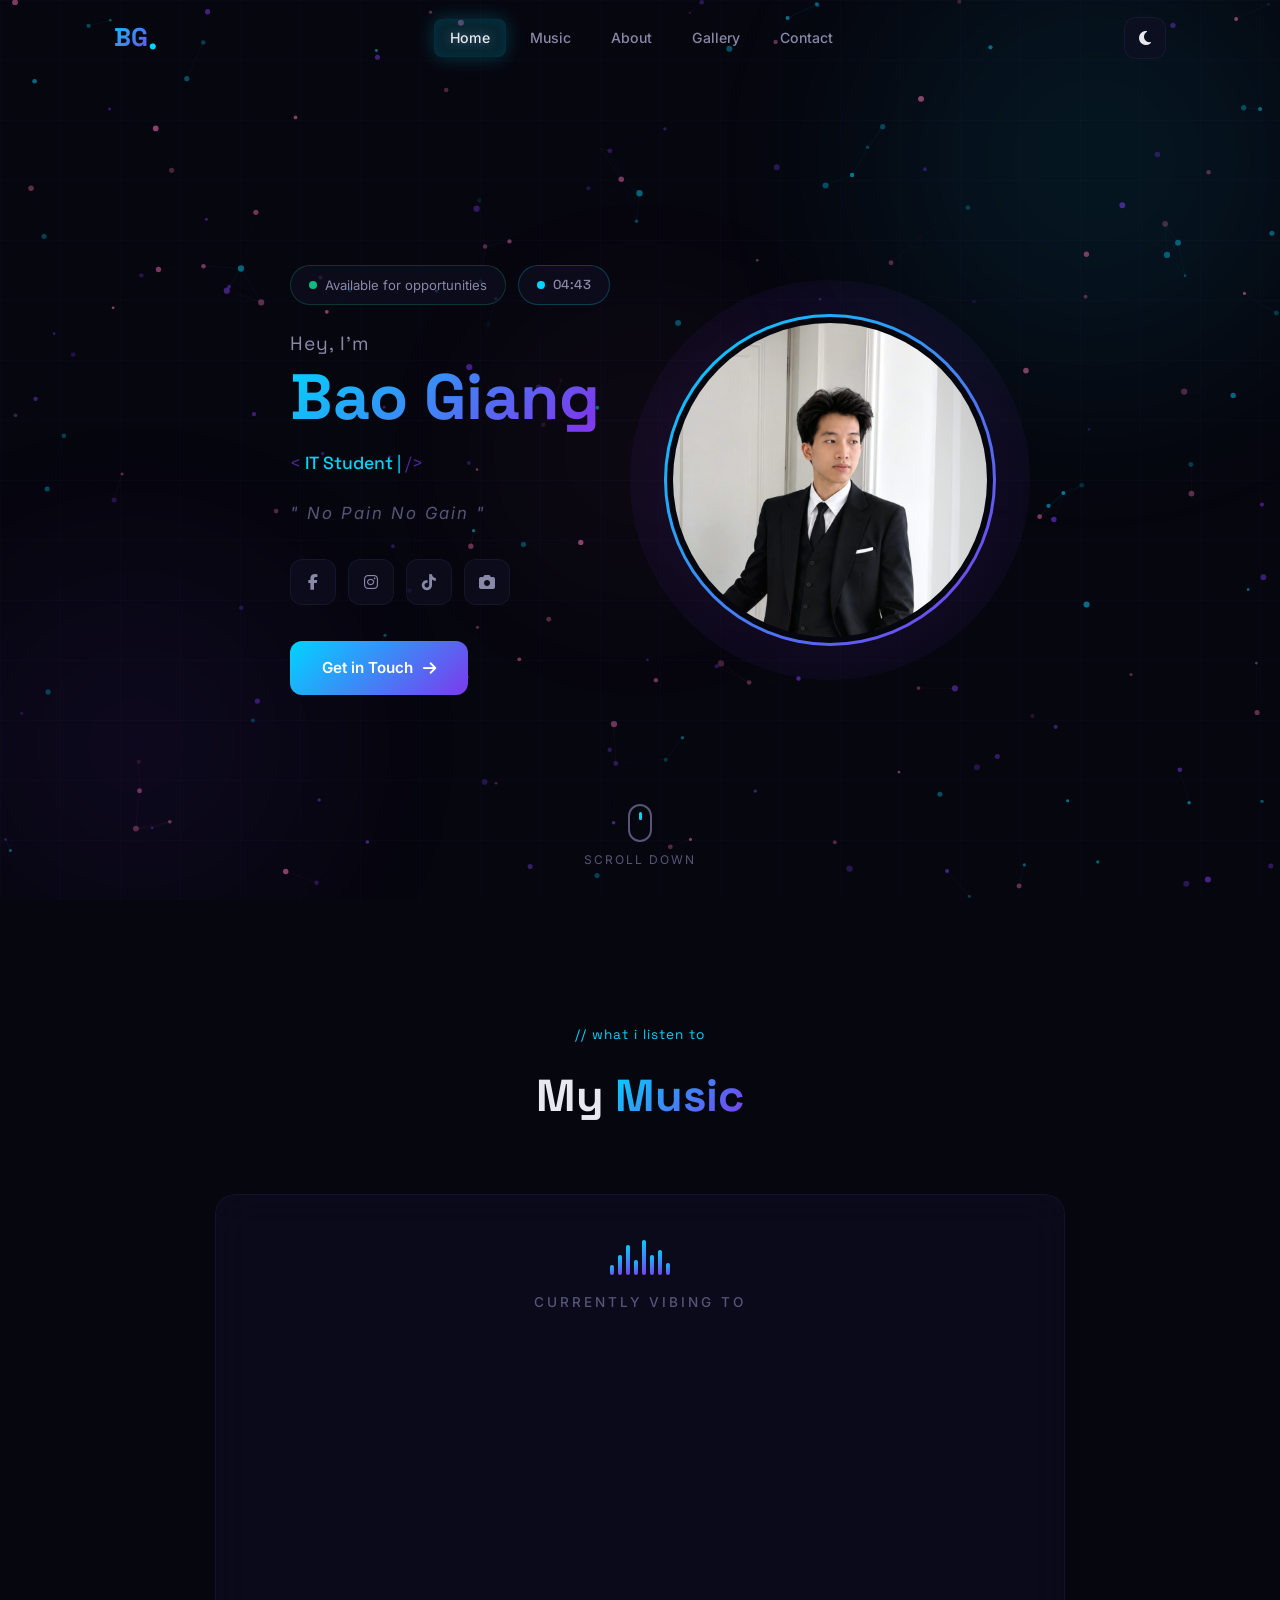
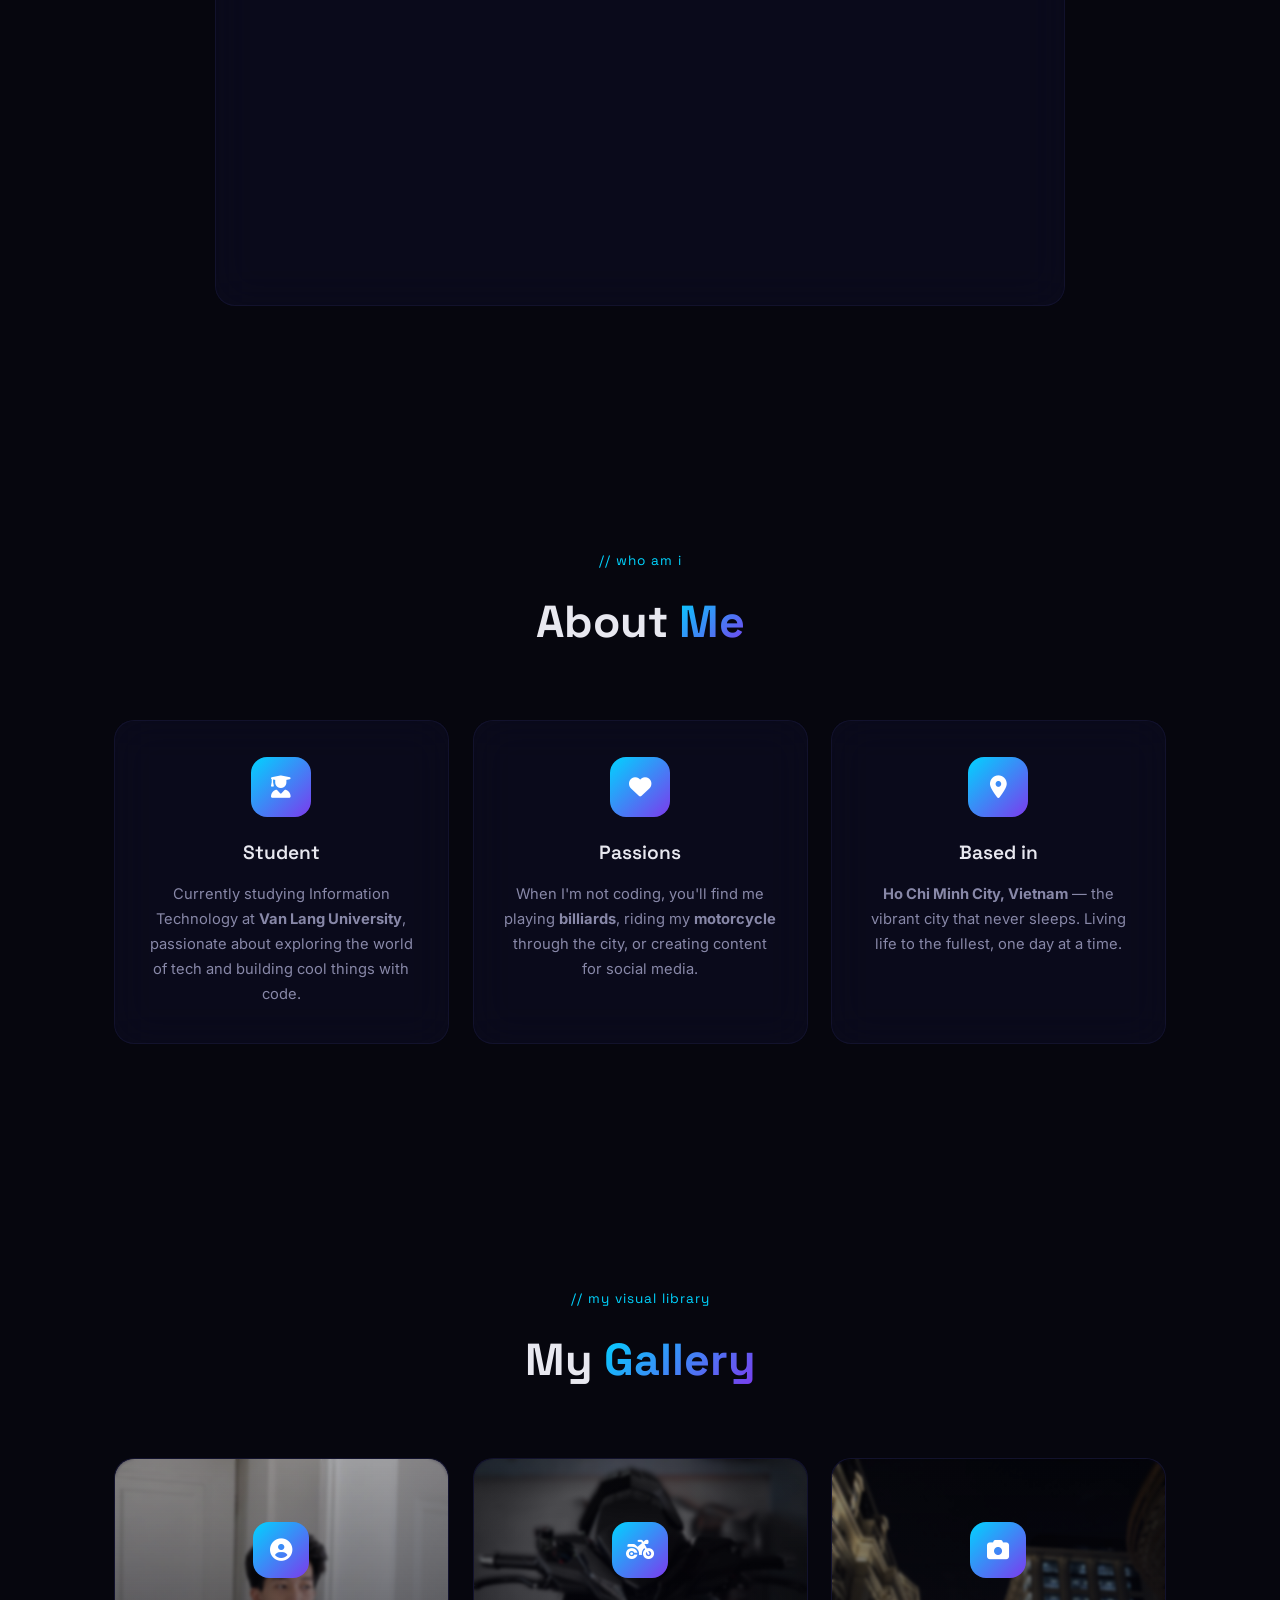
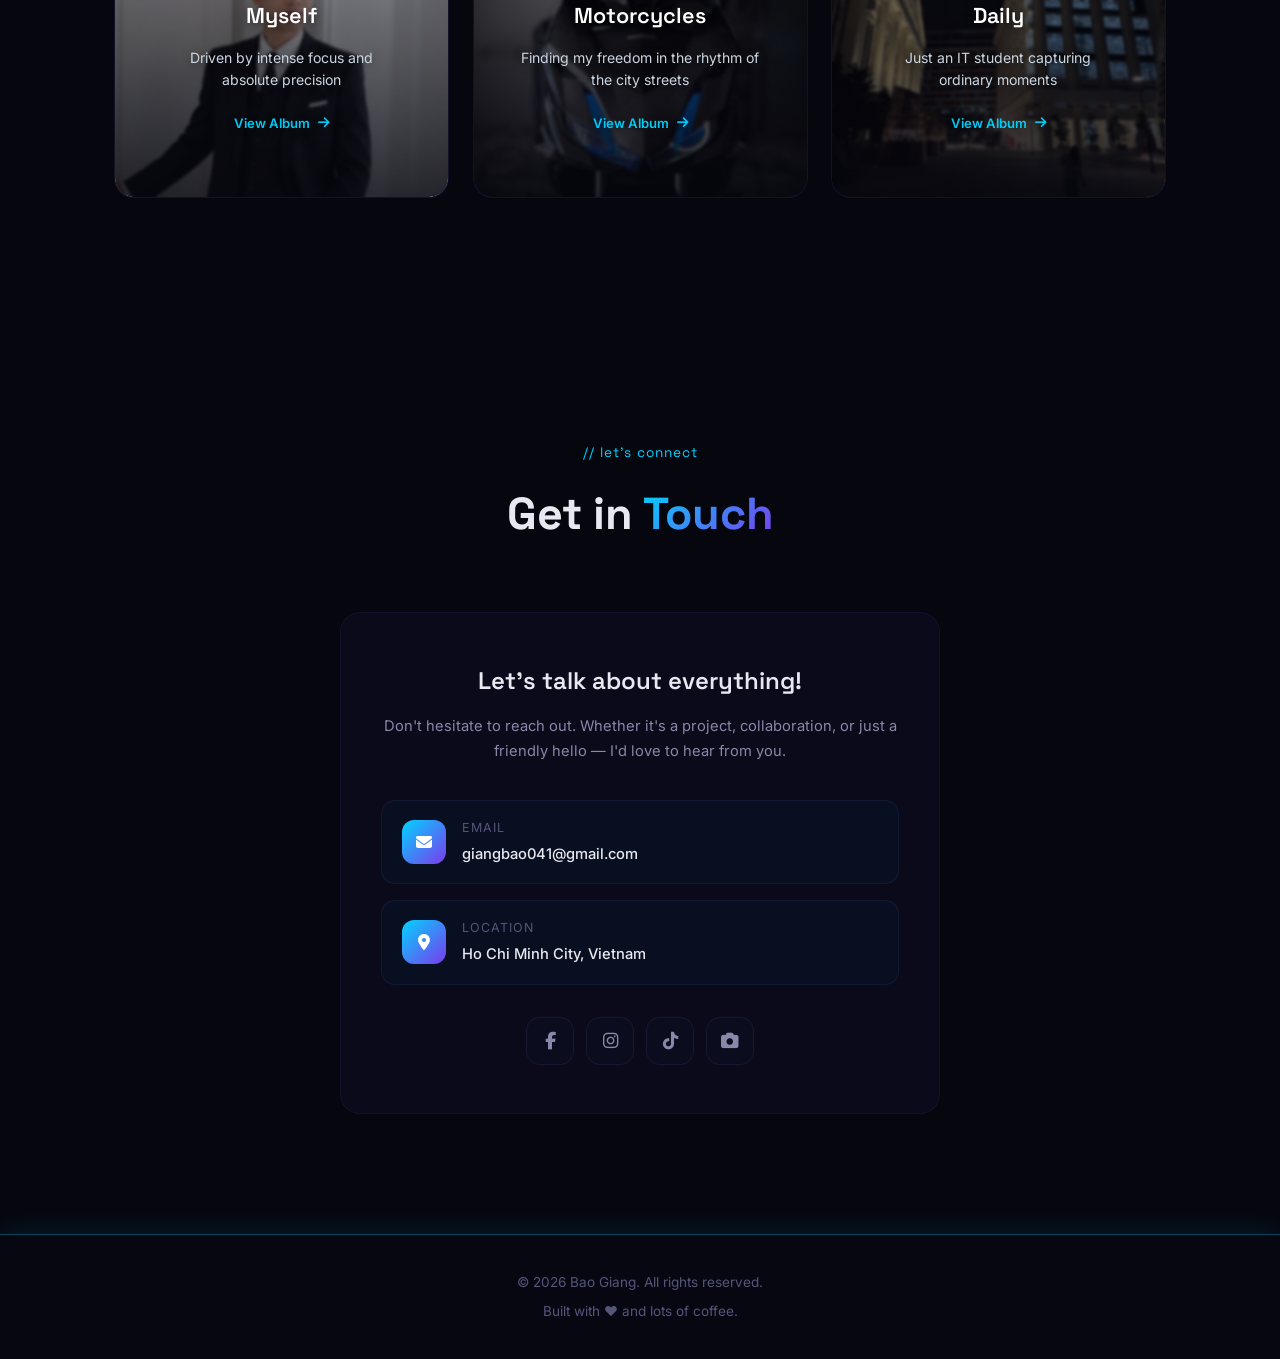
==== commit 1a6b475c: "Update styling: refine nav pill animation, add home link, and apply glassmorphism effect to footer" ====
--- a/index.html
+++ b/index.html
@@ -44,6 +44,7 @@
             </a>
             <ul class="nav-links" id="navLinks">
                 <div class="nav-active-pill" id="navActivePill"></div>
+                <li><a href="#hero" class="nav-link">Home</a></li>
                 <li><a href="#music" class="nav-link">Music</a></li>
                 <li><a href="#about" class="nav-link">About</a></li>
                 <li><a href="#gallery" class="nav-link">Gallery</a></li>
--- a/style.css
+++ b/style.css
@@ -188,23 +188,24 @@
     left: 0;
     width: 0;
     height: 38px;
-    background: rgba(124, 58, 237, 0.1);
-    border: 1px solid rgba(124, 58, 237, 0.2);
+    background: rgba(0, 212, 255, 0.15);
     border-radius: 8px;
+    box-shadow: 0 0 20px rgba(0, 212, 255, 0.25), inset 0 0 10px rgba(0, 212, 255, 0.1);
     transform: translateY(-50%);
     pointer-events: none;
     z-index: 0;
     opacity: 0;
     transition: 
-        left 0.35s cubic-bezier(0.25, 1, 0.5, 1),
-        width 0.35s cubic-bezier(0.25, 1, 0.5, 1),
-        opacity 0.25s ease;
-    will-change: left, width, opacity;
+        left 0.4s cubic-bezier(0.25, 1, 0.5, 1),
+        width 0.4s cubic-bezier(0.25, 1, 0.5, 1),
+        opacity 0.25s ease,
+        transform 0.25s ease;
+    will-change: left, width, opacity, transform;
 }
 
 [data-theme="light"] .nav-active-pill {
-    background: rgba(124, 58, 237, 0.06);
-    border-color: rgba(124, 58, 237, 0.15);
+    background: rgba(0, 212, 255, 0.1);
+    box-shadow: 0 0 15px rgba(0, 212, 255, 0.15);
 }
 
 .nav-link {
@@ -213,7 +214,7 @@
     color: var(--text-secondary);
     padding: 8px 16px;
     border-radius: 8px;
-    transition: color var(--transition-fast);
+    transition: color 0.3s ease, text-shadow 0.3s ease;
     position: relative;
     z-index: 1;
 }
@@ -221,6 +222,7 @@
 .nav-link:hover,
 .nav-link.active {
     color: var(--text-primary);
+    text-shadow: 0 0 12px rgba(255, 255, 255, 0.4);
 }
 
 .nav-actions {
@@ -1122,7 +1124,7 @@
    CONTACT SECTION
    ======================================== */
 .contact {
-    background: var(--bg-secondary);
+    /* Removed background to match the rest of the web */
 }
 
 .contact-wrapper {
@@ -1253,7 +1255,17 @@
 .footer {
     padding: 36px 24px;
     text-align: center;
-    border-top: 1px solid var(--border-color);
+    border-top: 1px solid rgba(0, 212, 255, 0.3);
+    background: rgba(10, 10, 25, 0.4);
+    backdrop-filter: blur(20px);
+    -webkit-backdrop-filter: blur(20px);
+    box-shadow: 0 -5px 25px rgba(0, 212, 255, 0.1);
+}
+
+[data-theme="light"] .footer {
+    background: rgba(255, 255, 255, 0.5);
+    border-top: 1px solid rgba(0, 180, 220, 0.3);
+    box-shadow: 0 -5px 25px rgba(0, 180, 220, 0.1);
 }
 
 .footer-container {
@@ -1317,6 +1329,10 @@
     .hero-avatar {
         width: 240px;
         height: 240px;
+    }
+
+    .hero-title {
+        justify-content: center;
     }
 
     .hero-socials {
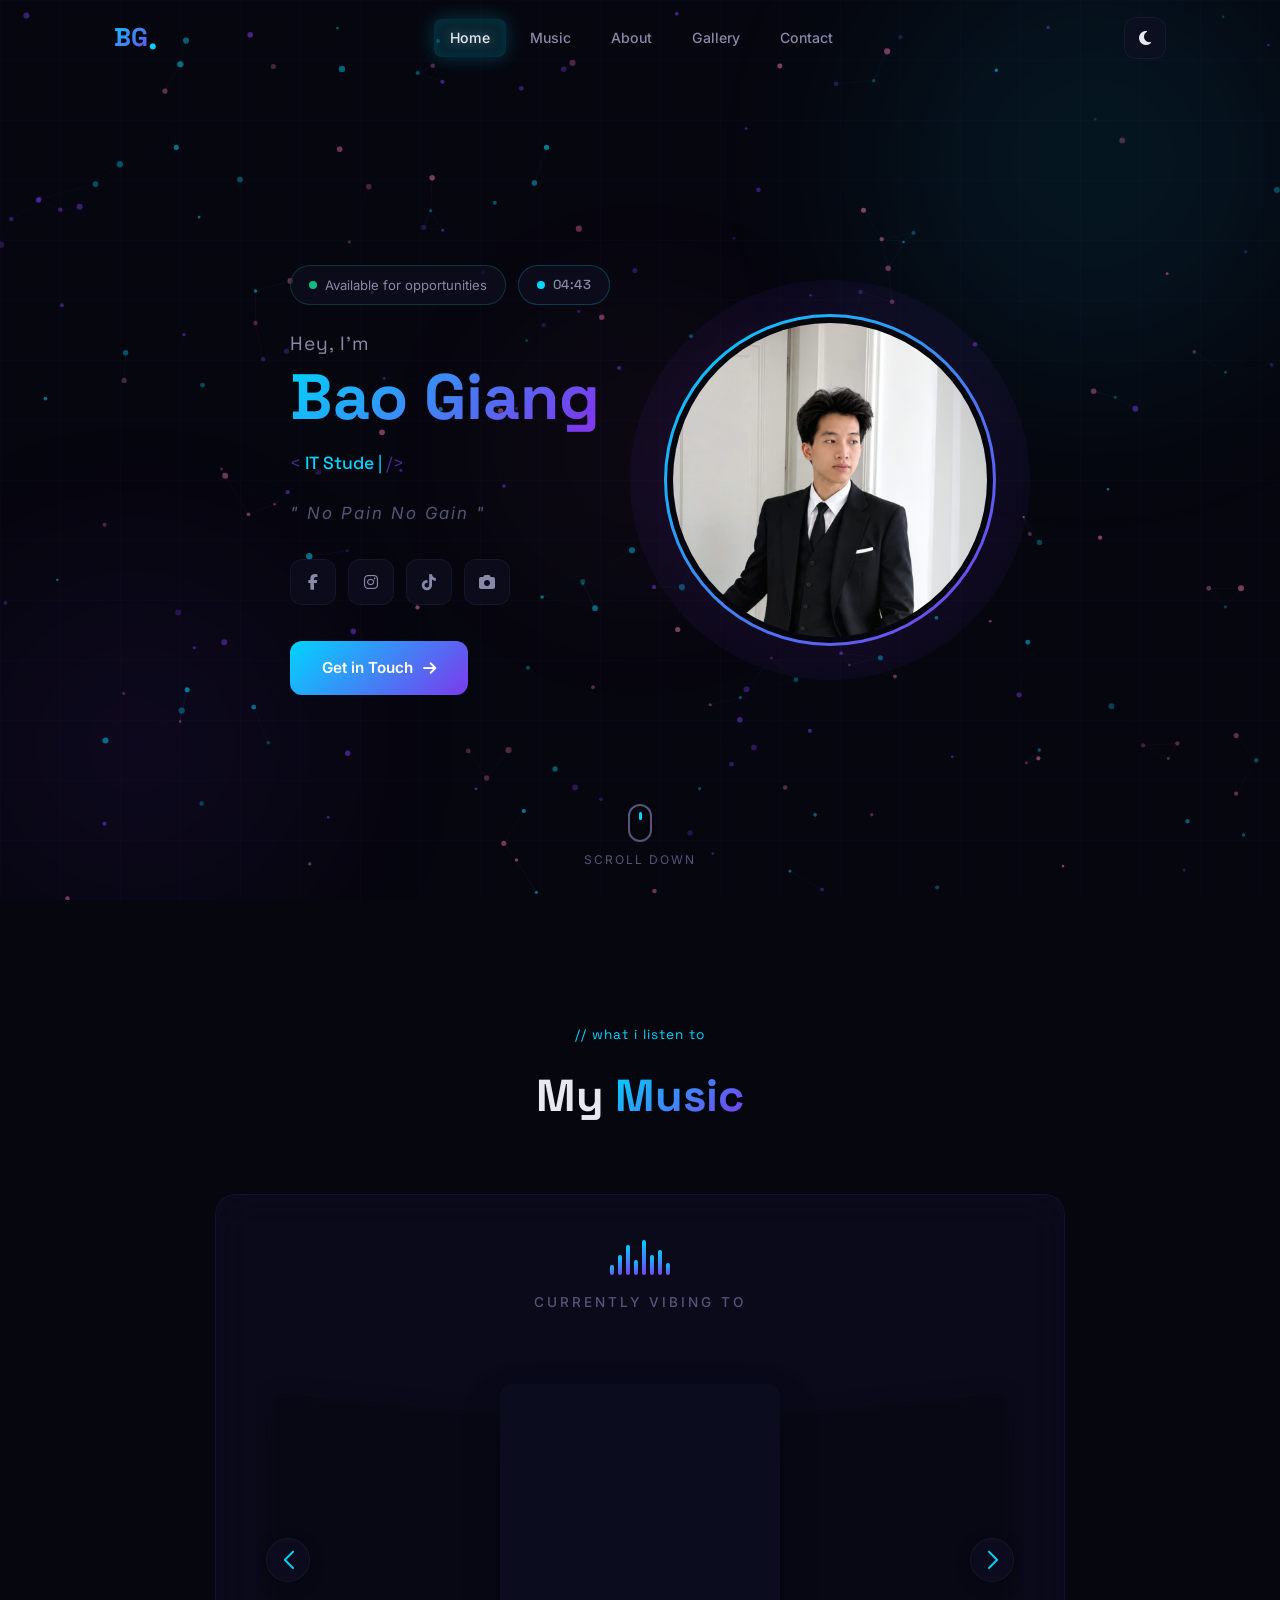
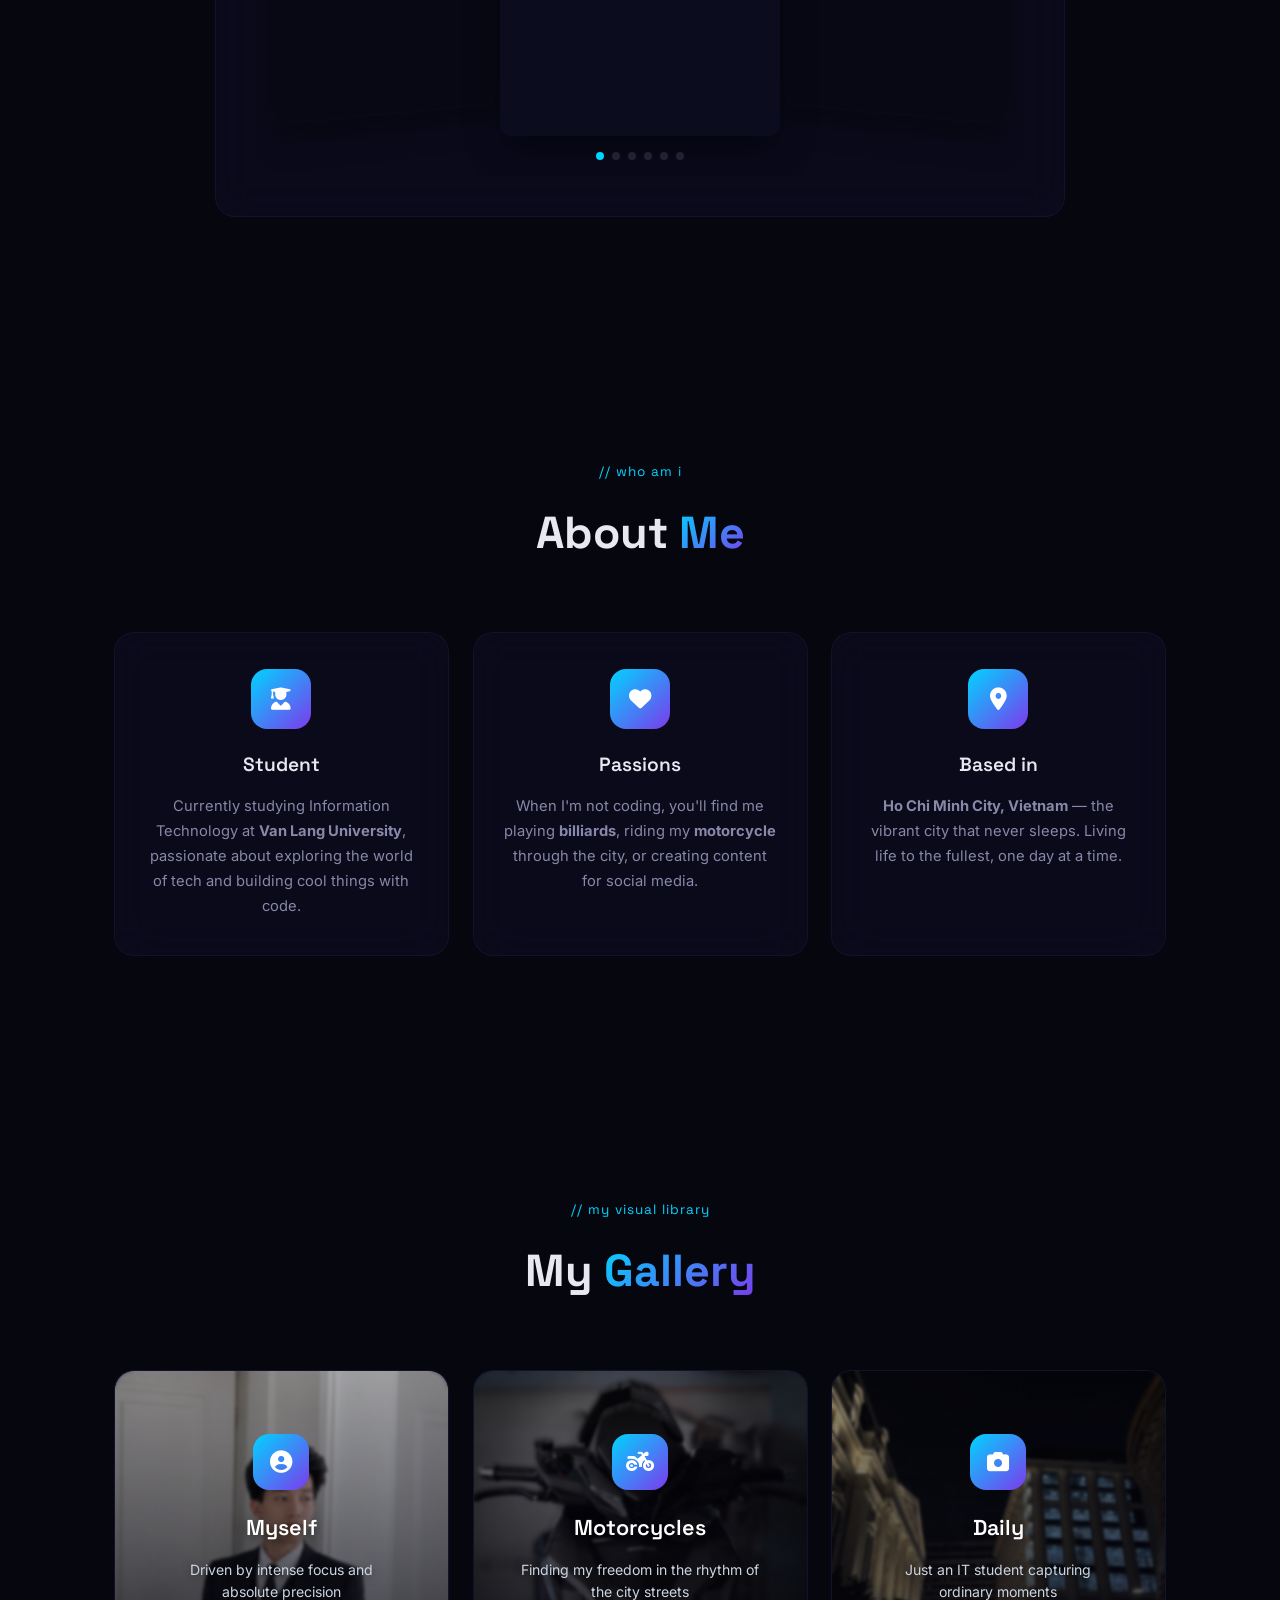
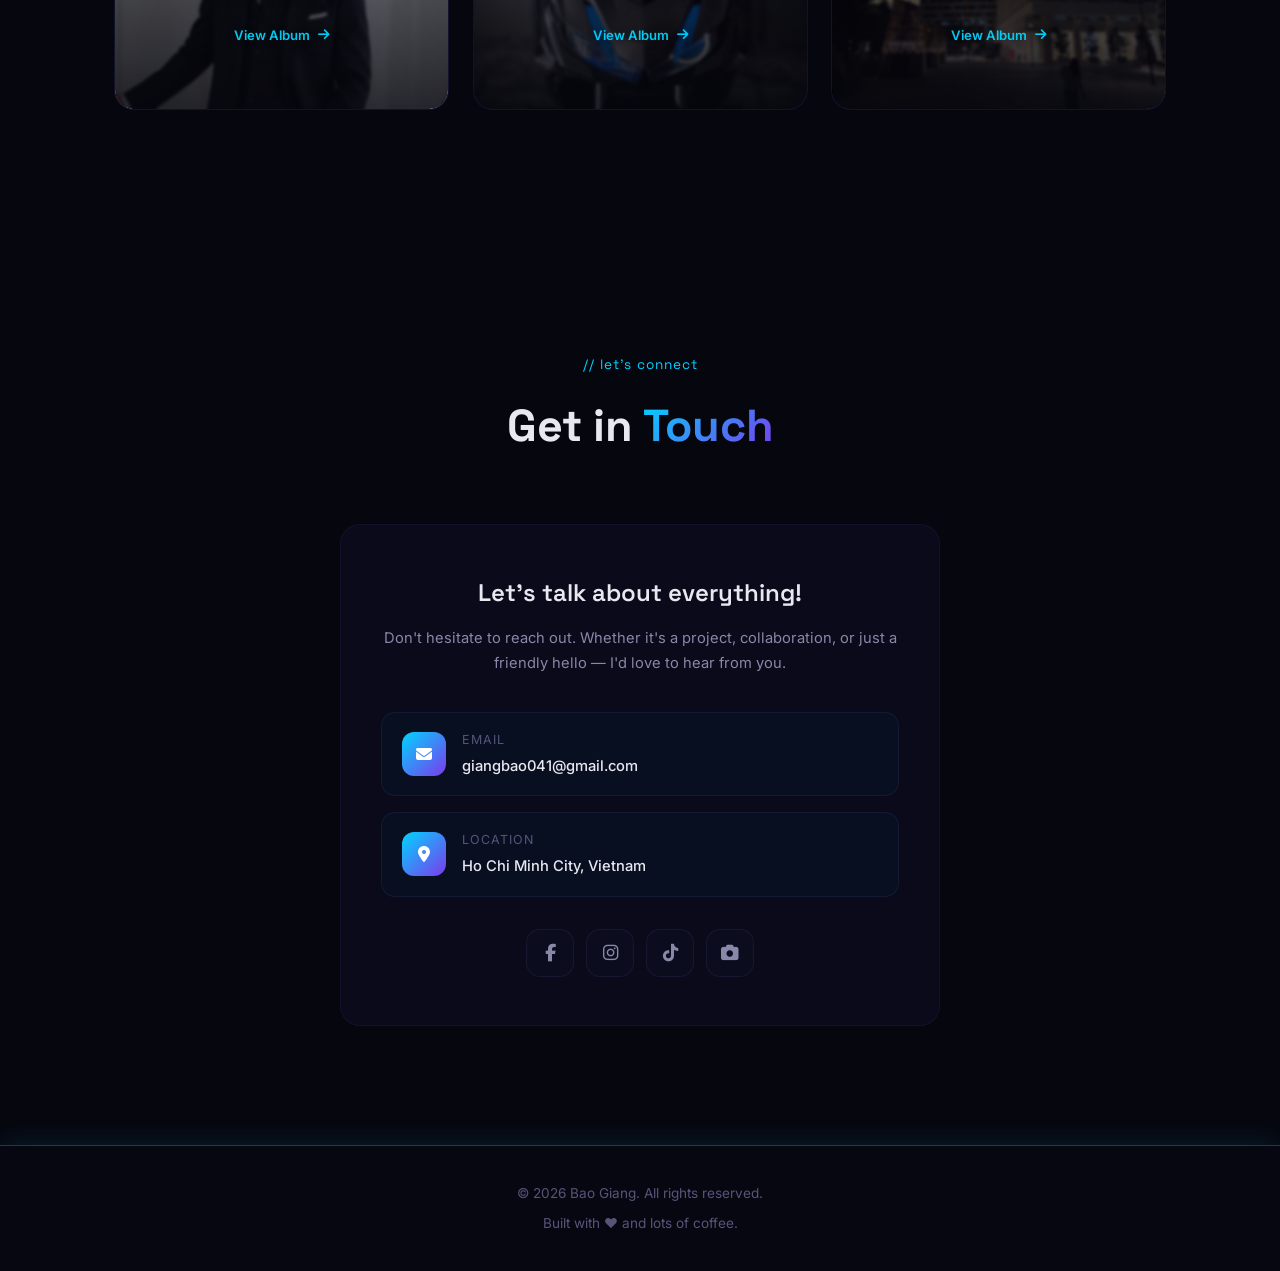
==== commit b3431187: "Refactor Music section: Swiper 3D coverflow with Spotify vertical cards and GPU acceleration" ====
--- a/index.html
+++ b/index.html
@@ -19,6 +19,9 @@
 
     <!-- Font Awesome -->
     <link rel="stylesheet" href="https://cdnjs.cloudflare.com/ajax/libs/font-awesome/6.5.1/css/all.min.css">
+
+    <!-- Swiper CSS -->
+    <link rel="stylesheet" href="https://cdn.jsdelivr.net/npm/swiper@11/swiper-bundle.min.css" />
 
     <link rel="stylesheet" href="style.css?v=2.7">
 </head>
@@ -149,26 +152,45 @@
                     </div>
                     <p class="music-label">Currently Vibing To</p>
                 </div>
-                <!-- ===== SPOTIFY INDEPENDENT SONGS ===== -->
-                <div class="spotify-grid">
-                    <div class="spotify-embed">
-                        <iframe style="border-radius:12px" src="https://open.spotify.com/embed/track/1Qd4wSptT65JbVVT0ro9V2?utm_source=generator&theme=0" width="100%" height="152" frameBorder="0" allowfullscreen="" allow="autoplay; clipboard-write; encrypted-media; fullscreen; picture-in-picture" loading="lazy"></iframe>
-                    </div>
-                    <div class="spotify-embed">
-                        <iframe style="border-radius:12px" src="https://open.spotify.com/embed/track/5sGQvC7sIYbYjD1WSLS0bE?utm_source=generator&theme=0" width="100%" height="152" frameBorder="0" allowfullscreen="" allow="autoplay; clipboard-write; encrypted-media; fullscreen; picture-in-picture" loading="lazy"></iframe>
-                    </div>
-                    <div class="spotify-embed">
-                        <iframe style="border-radius:12px" src="https://open.spotify.com/embed/track/4oHNffwl7J3lMBNjvcYue2?utm_source=generator&theme=0" width="100%" height="152" frameBorder="0" allowfullscreen="" allow="autoplay; clipboard-write; encrypted-media; fullscreen; picture-in-picture" loading="lazy"></iframe>
-                    </div>
-                    <div class="spotify-embed">
-                        <iframe style="border-radius:12px" src="https://open.spotify.com/embed/track/6fHXfm4EVM3pEiMdQs9Vjm?utm_source=generator&theme=0" width="100%" height="152" frameBorder="0" allowfullscreen="" allow="autoplay; clipboard-write; encrypted-media; fullscreen; picture-in-picture" loading="lazy"></iframe>
-                    </div>
-                    <div class="spotify-embed">
-                        <iframe style="border-radius:12px" src="https://open.spotify.com/embed/track/0IJjyCURQo8DOmtlnRtmiA?utm_source=generator&theme=0" width="100%" height="152" frameBorder="0" allowfullscreen="" allow="autoplay; clipboard-write; encrypted-media; fullscreen; picture-in-picture" loading="lazy"></iframe>
-                    </div>
-                    <div class="spotify-embed">
-                        <iframe style="border-radius:12px" src="https://open.spotify.com/embed/track/0o0ppsUl9WXqULqdLSDdBs?utm_source=generator&theme=0" width="100%" height="152" frameBorder="0" allowfullscreen="" allow="autoplay; clipboard-write; encrypted-media; fullscreen; picture-in-picture" loading="lazy"></iframe>
-                    </div>
+                <!-- ===== SPOTIFY 3D CAROUSEL ===== -->
+                <div class="swiper music-swiper">
+                    <div class="swiper-wrapper">
+                        <div class="swiper-slide">
+                            <div class="spotify-embed">
+                                <iframe style="border-radius:12px" src="https://open.spotify.com/embed/track/1Qd4wSptT65JbVVT0ro9V2?utm_source=generator" width="100%" height="352" frameBorder="0" allowfullscreen="" allow="autoplay; clipboard-write; encrypted-media; fullscreen; picture-in-picture" loading="lazy"></iframe>
+                            </div>
+                        </div>
+                        <div class="swiper-slide">
+                            <div class="spotify-embed">
+                                <iframe style="border-radius:12px" src="https://open.spotify.com/embed/track/5sGQvC7sIYbYjD1WSLS0bE?utm_source=generator" width="100%" height="352" frameBorder="0" allowfullscreen="" allow="autoplay; clipboard-write; encrypted-media; fullscreen; picture-in-picture" loading="lazy"></iframe>
+                            </div>
+                        </div>
+                        <div class="swiper-slide">
+                            <div class="spotify-embed">
+                                <iframe style="border-radius:12px" src="https://open.spotify.com/embed/track/4oHNffwl7J3lMBNjvcYue2?utm_source=generator" width="100%" height="352" frameBorder="0" allowfullscreen="" allow="autoplay; clipboard-write; encrypted-media; fullscreen; picture-in-picture" loading="lazy"></iframe>
+                            </div>
+                        </div>
+                        <div class="swiper-slide">
+                            <div class="spotify-embed">
+                                <iframe style="border-radius:12px" src="https://open.spotify.com/embed/track/6fHXfm4EVM3pEiMdQs9Vjm?utm_source=generator" width="100%" height="352" frameBorder="0" allowfullscreen="" allow="autoplay; clipboard-write; encrypted-media; fullscreen; picture-in-picture" loading="lazy"></iframe>
+                            </div>
+                        </div>
+                        <div class="swiper-slide">
+                            <div class="spotify-embed">
+                                <iframe style="border-radius:12px" src="https://open.spotify.com/embed/track/0IJjyCURQo8DOmtlnRtmiA?utm_source=generator" width="100%" height="352" frameBorder="0" allowfullscreen="" allow="autoplay; clipboard-write; encrypted-media; fullscreen; picture-in-picture" loading="lazy"></iframe>
+                            </div>
+                        </div>
+                        <div class="swiper-slide">
+                            <div class="spotify-embed">
+                                <iframe style="border-radius:12px" src="https://open.spotify.com/embed/track/0o0ppsUl9WXqULqdLSDdBs?utm_source=generator" width="100%" height="352" frameBorder="0" allowfullscreen="" allow="autoplay; clipboard-write; encrypted-media; fullscreen; picture-in-picture" loading="lazy"></iframe>
+                            </div>
+                        </div>
+                    </div>
+                    <!-- Add Navigation -->
+                    <div class="swiper-button-next"></div>
+                    <div class="swiper-button-prev"></div>
+                    <!-- Add Pagination -->
+                    <div class="swiper-pagination"></div>
                 </div>
                 <!-- ===== END SPOTIFY ===== -->
             </div>
@@ -655,6 +677,8 @@
         </div>
     </footer>
 
+    <!-- Swiper JS -->
+    <script src="https://cdn.jsdelivr.net/npm/swiper@11/swiper-bundle.min.js"></script>
     <script src="script.js?v=3.2"></script>
 </body>
 
--- a/style.css
+++ b/style.css
@@ -2094,9 +2094,273 @@
         grid-template-columns: 1fr;
     }
     
+    box-shadow: 0 15px 35px rgba(0,0,0,0.4);
+    background: var(--bg-card);
+}
+
+.music-swiper .swiper-button-next,
+.music-swiper .swiper-button-prev {
+}
+
+.gallery-placeholder-card span {
+    font-family: 'Space Grotesk', sans-serif;
+    font-size: 0.95rem;
+    font-weight: 600;
+    color: var(--text-primary);
+}
+
+.gallery-placeholder-card p {
+    font-size: 0.78rem;
+    color: var(--text-muted);
+}
+
+.gallery-item:hover {
+    border-color: var(--accent-cyan);
+    box-shadow: 0 8px 25px rgba(0, 212, 255, 0.16);
+    transform: translateY(-4px);
+}
+
+/* --- Photo Lightbox Overlay --- */
+.lightbox {
+    position: fixed;
+    inset: 0;
+    background: rgba(6, 6, 14, 0.9);
+    backdrop-filter: blur(25px);
+    -webkit-backdrop-filter: blur(25px);
+    z-index: 10000;
+    display: flex;
+    align-items: center;
+    justify-content: center;
+    opacity: 0;
+    pointer-events: none;
+    transition: opacity 0.4s ease;
+}
+
+.lightbox.active {
+    opacity: 1;
+    pointer-events: auto;
+}
+
+.lightbox-close {
+    position: absolute;
+    top: 24px;
+    right: 24px;
+    width: 48px;
+    height: 48px;
+    border-radius: 50%;
+    background: rgba(255, 255, 255, 0.05);
+    border: 1px solid var(--border-color);
+    color: #fff;
+    font-size: 1.2rem;
+    cursor: pointer;
+    display: flex;
+    align-items: center;
+    justify-content: center;
+    transition: all var(--transition-fast);
+    z-index: 10001;
+}
+
+.lightbox-close:hover {
+    background: rgba(255, 255, 255, 0.1);
+    color: var(--accent-cyan);
+    transform: rotate(90deg);
+}
+
+/* --- Lightbox Navigation slide controls --- */
+.lightbox-btn {
+    position: absolute;
+    top: 50%;
+    transform: translateY(-50%);
+    width: 56px;
+    height: 56px;
+    border-radius: 50%;
+    background: rgba(255, 255, 255, 0.04);
+    border: 1px solid rgba(255, 255, 255, 0.08);
+    color: #fff;
+    font-size: 1.3rem;
+    cursor: pointer;
+    display: flex;
+    align-items: center;
+    justify-content: center;
+    transition: all var(--transition-base);
+    z-index: 10002;
+    backdrop-filter: blur(10px);
+    -webkit-backdrop-filter: blur(10px);
+}
+
+.prev-btn {
+    left: 32px;
+}
+
+.next-btn {
+    right: 32px;
+}
+
+.lightbox-btn:hover {
+    background: rgba(255, 255, 255, 0.12);
+    border-color: var(--accent-cyan);
+    color: var(--accent-cyan);
+    box-shadow: 0 0 20px rgba(0, 212, 255, 0.25);
+}
+
+.prev-btn:hover {
+    transform: translateY(-50%) translateX(-4px);
+}
+
+.next-btn:hover {
+    transform: translateY(-50%) translateX(4px);
+}
+
+.lightbox-content {
+    max-width: 85%;
+    max-height: 80vh;
+    display: flex;
+    flex-direction: column;
+    align-items: center;
+    transform: scale(0.95);
+    transition: transform 0.4s cubic-bezier(0.25, 1, 0.5, 1);
+}
+
+.lightbox.active .lightbox-content {
+    transform: scale(1);
+}
+
+.lightbox-content img {
+    max-width: 100%;
+    max-height: 72vh;
+    border-radius: 16px;
+    border: 1px solid rgba(255, 255, 255, 0.1);
+    box-shadow: 0 24px 60px rgba(0, 0, 0, 0.6);
+    transition: opacity 0.2s ease-in-out;
+}
+
+.lightbox-caption {
+    margin-top: 18px;
+    font-family: 'Space Grotesk', sans-serif;
+    color: var(--text-secondary);
+    font-size: 0.95rem;
+    font-weight: 500;
+    text-align: center;
+}
+
+/* --- Responsive Adaptations --- */
+@media (max-width: 900px) {
+    .gallery-wrapper {
+        grid-template-columns: 1fr;
+        max-width: 500px;
+        margin: 0 auto;
+    }
+    
+    .gallery-frame {
+        height: 280px; /* Symmetrical height on mobile viewports */
+    }
+
+    .gallery-frame.active-frame {
+        height: 120px;
+    }
+    
+    .photo-grid {
+        grid-template-columns: repeat(2, 1fr);
+    }
+}
+
+@media (max-width: 768px) {
+    .lightbox-btn {
+        width: 44px;
+        height: 44px;
+        font-size: 1.1rem;
+    }
+    .prev-btn {
+        left: 12px;
+    }
+    .next-btn {
+        right: 12px;
+    }
+    .prev-btn:hover {
+        transform: translateY(-50%) translateX(-2px);
+    }
+    .next-btn:hover {
+        transform: translateY(-50%) translateX(2px);
+    }
+}
+
+@media (max-width: 500px) {
+    .photo-grid {
+        grid-template-columns: 1fr;
+    }
+    
     .photo-grid-container {
         padding: 20px 16px;
     }
 }
 
-
+/* ========================================
+   MUSIC SWIPER (3D Coverflow)
+   ======================================== */
+.music-swiper {
+    width: 100%;
+    padding: 40px 0;
+    overflow: hidden;
+}
+
+.swiper-slide {
+    width: 280px;
+    height: 352px;
+    transition: filter 0.6s cubic-bezier(0.25, 1, 0.5, 1);
+    will-change: transform, filter;
+    transform-style: preserve-3d;
+    backface-visibility: hidden;
+}
+
+/* Make non-active slides faded/blurry for 3D effect */
+.swiper-slide:not(.swiper-slide-active) {
+    filter: blur(3px) brightness(0.5);
+    pointer-events: none;
+}
+
+.swiper-slide .spotify-embed {
+    width: 100%;
+    height: 100%;
+    border-radius: 12px;
+    box-shadow: 0 15px 35px rgba(0,0,0,0.4);
+    background: var(--bg-card);
+    transform: translateZ(0);
+    backface-visibility: hidden;
+    overflow: hidden;
+}
+
+.swiper-slide .spotify-embed iframe {
+    width: 100%;
+    height: 100%;
+    transform: translateZ(0);
+}
+
+.music-swiper .swiper-button-next,
+.music-swiper .swiper-button-prev {
+    color: var(--accent-cyan);
+    background: var(--bg-card);
+    width: 44px;
+    height: 44px;
+    border-radius: 50%;
+    border: 1px solid var(--border-color);
+    box-shadow: 0 4px 15px rgba(0,0,0,0.3);
+}
+
+.music-swiper .swiper-button-next:after,
+.music-swiper .swiper-button-prev:after {
+    font-size: 18px;
+    font-weight: bold;
+}
+
+.music-swiper .swiper-pagination-bullet {
+    background: var(--text-secondary);
+}
+.music-swiper .swiper-pagination-bullet-active {
+    background: var(--accent-cyan);
+}
+
+@media (max-width: 600px) {
+    .swiper-slide {
+        width: 260px;
+    }
+}
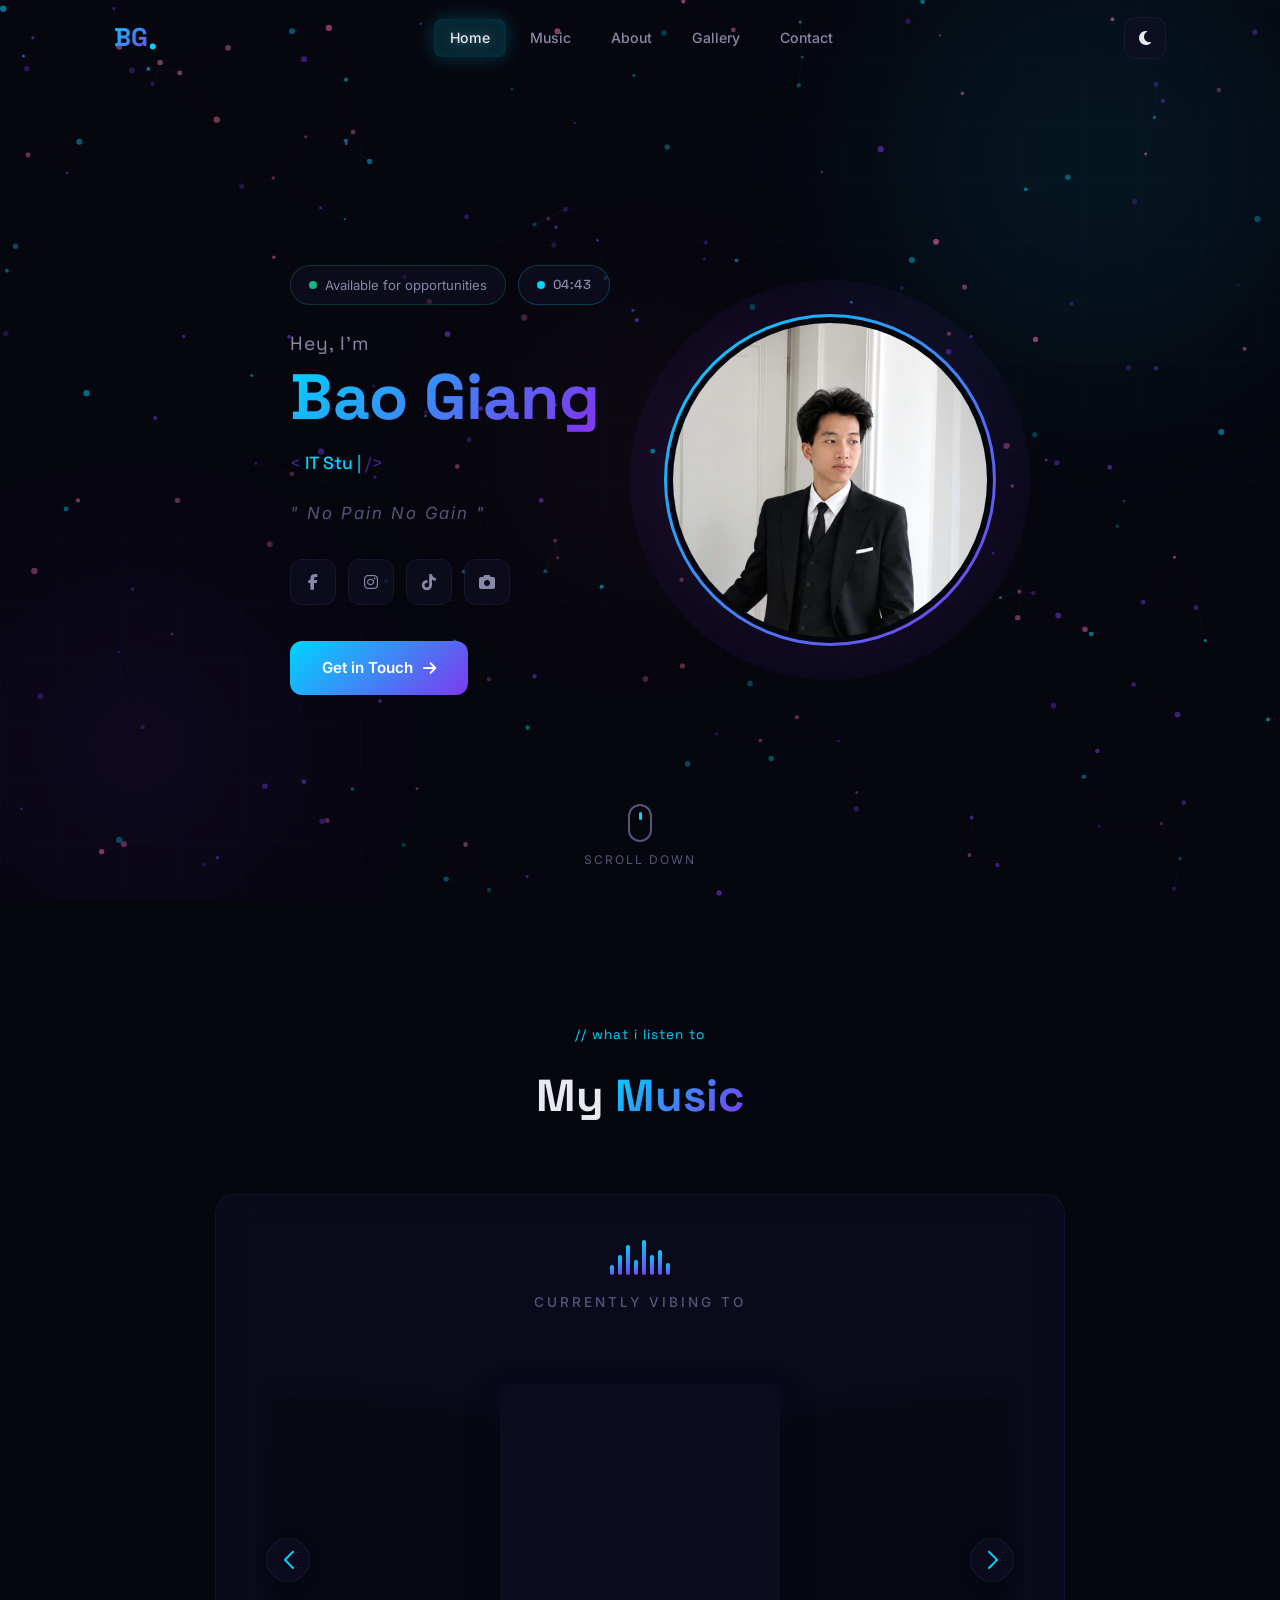
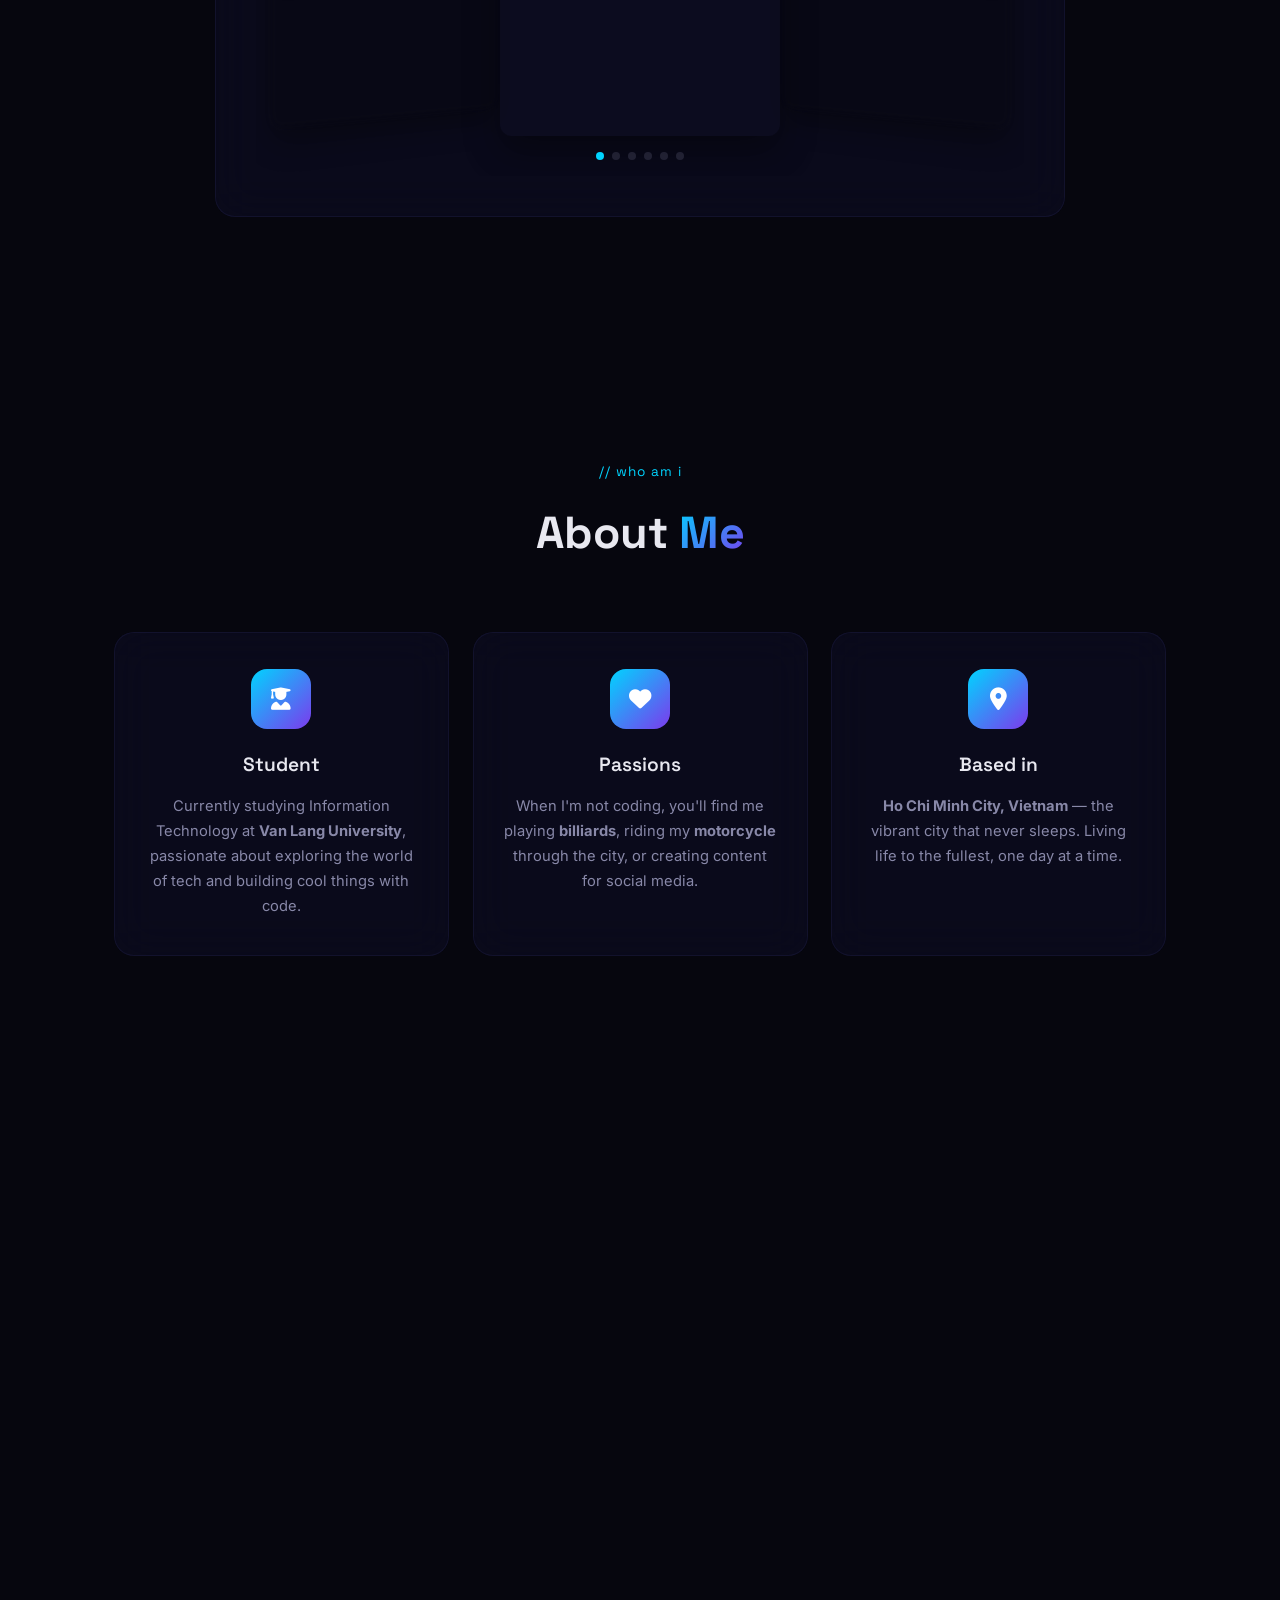
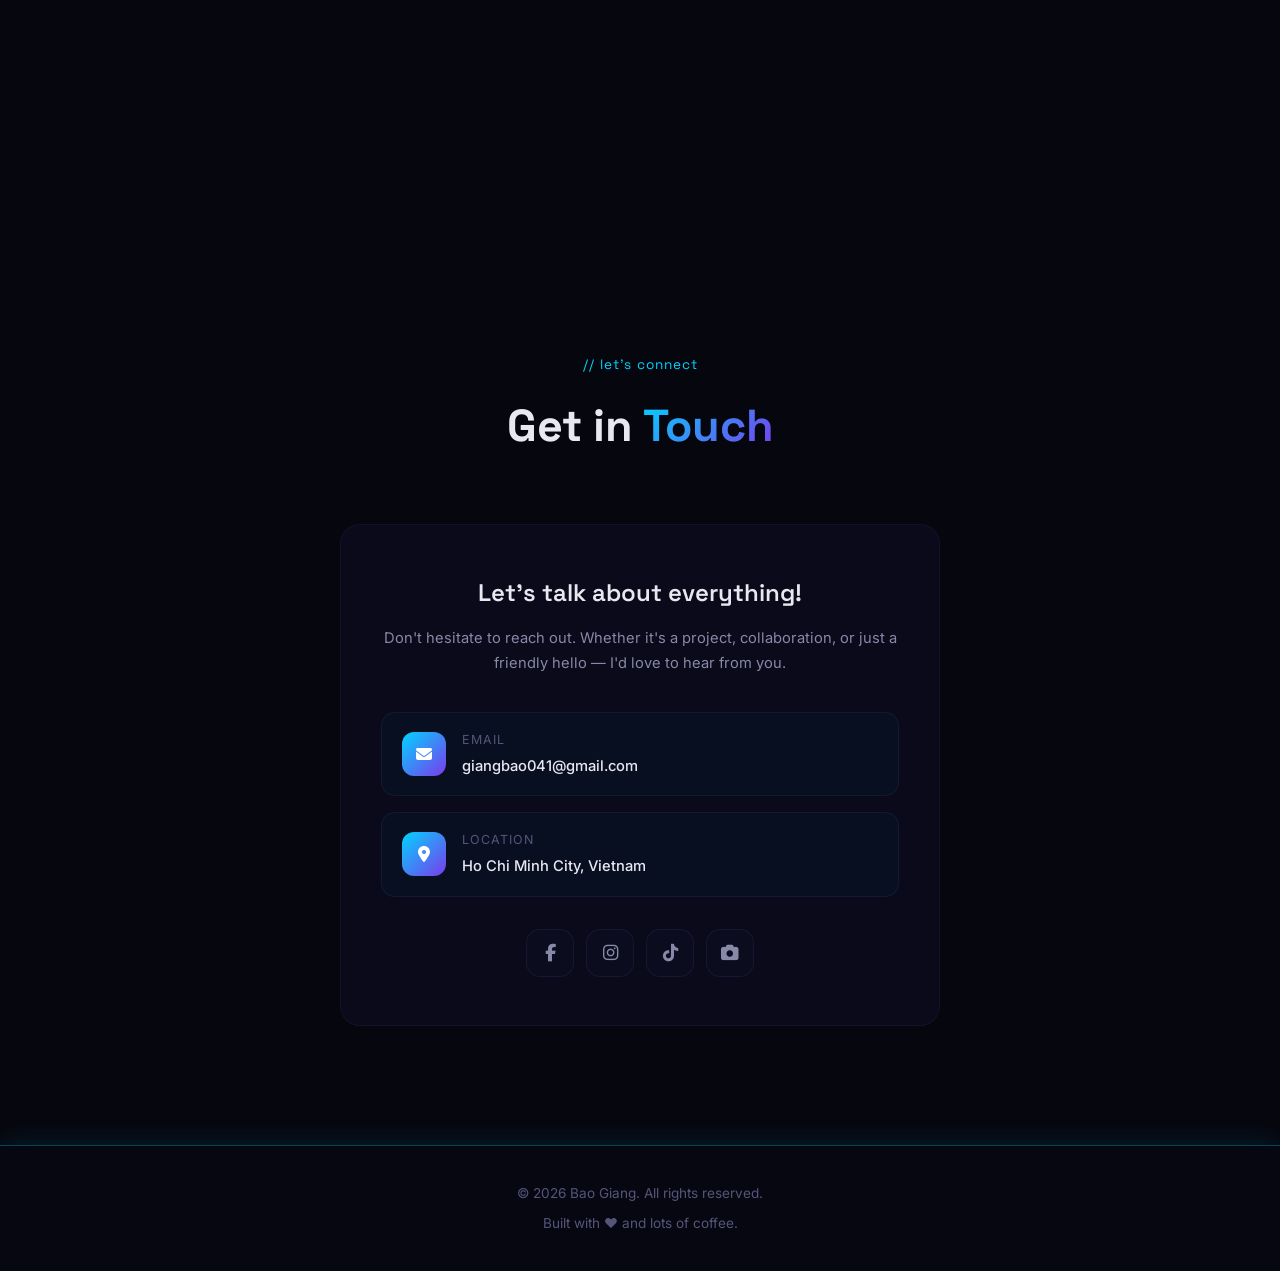
==== commit 38ffd13b: "Optimize HTML lazy loading and JS scroll performance" ====
--- a/index.html
+++ b/index.html
@@ -424,7 +424,7 @@
                 <!-- Frame 1: Billiards / Myself -->
                 <div class="gallery-frame glass-card" id="frame-billiards" onclick="expandGalleryFrame('billiards')">
                     <div class="frame-cover-image">
-                        <img src="assets/images/covers/yeah2.png" alt="Myself Cover">
+                        <img loading="lazy" src="assets/images/covers/yeah2.png" alt="Myself Cover">
                     </div>
                     <div class="frame-overlay-dark"></div>
                     <div class="frame-content">
@@ -439,7 +439,7 @@
                 <div class="gallery-frame glass-card" id="frame-motorcycles"
                     onclick="expandGalleryFrame('motorcycles')">
                     <div class="frame-cover-image">
-                        <img src="assets/images/covers/IMG_4800.JPG" alt="Motorcycles Cover">
+                        <img loading="lazy" src="assets/images/covers/IMG_4800.JPG" alt="Motorcycles Cover">
                     </div>
                     <div class="frame-overlay-dark"></div>
                     <div class="frame-content">
@@ -453,7 +453,7 @@
                 <!-- Frame 3: Life & Vlog / Daily -->
                 <div class="gallery-frame glass-card" id="frame-life" onclick="expandGalleryFrame('life')">
                     <div class="frame-cover-image">
-                        <img src="assets/images/covers/z7867581724712_7ad3960bcd308860b36161d9aa5d5942.jpg"
+                        <img loading="lazy" src="assets/images/covers/z7867581724712_7ad3960bcd308860b36161d9aa5d5942.jpg"
                             alt="Daily Cover">
                     </div>
                     <div class="frame-overlay-dark"></div>
@@ -480,31 +480,31 @@
                 <div class="photo-grid" id="grid-billiards" style="display: none;">
                     <div class="gallery-item"
                         onclick="openLightbox(this, 'assets/images/inside/myself/z7867573107848_dcf3f29c4abe184f09f029ab12a3efd0.jpg', '')">
-                        <img src="assets/images/inside/myself/z7867573107848_dcf3f29c4abe184f09f029ab12a3efd0.jpg"
+                        <img loading="lazy" src="assets/images/inside/myself/z7867573107848_dcf3f29c4abe184f09f029ab12a3efd0.jpg"
                             alt="Myself Slot 1" onerror="handleImageError(this, '')">
                         <div class="item-overlay"><i class="fas fa-search-plus"></i></div>
                     </div>
                     <div class="gallery-item"
                         onclick="openLightbox(this, 'assets/images/inside/myself/z7867573444580_04097ab2a1c4508835f7a1bf8ea76477.jpg', '')">
-                        <img src="assets/images/inside/myself/z7867573444580_04097ab2a1c4508835f7a1bf8ea76477.jpg"
+                        <img loading="lazy" src="assets/images/inside/myself/z7867573444580_04097ab2a1c4508835f7a1bf8ea76477.jpg"
                             alt="Myself Slot 2" onerror="handleImageError(this, '')">
                         <div class="item-overlay"><i class="fas fa-search-plus"></i></div>
                     </div>
                     <div class="gallery-item"
                         onclick="openLightbox(this, 'assets/images/inside/myself/z7867573602287_ff167f5e8c4794c99c10e7d627d78b5c.jpg', '')">
-                        <img src="assets/images/inside/myself/z7867573602287_ff167f5e8c4794c99c10e7d627d78b5c.jpg"
+                        <img loading="lazy" src="assets/images/inside/myself/z7867573602287_ff167f5e8c4794c99c10e7d627d78b5c.jpg"
                             alt="Myself Slot 3" onerror="handleImageError(this, '')">
                         <div class="item-overlay"><i class="fas fa-search-plus"></i></div>
                     </div>
                     <div class="gallery-item"
                         onclick="openLightbox(this, 'assets/images/inside/myself/z7867573719012_62a3322652b05f7a345d59b34a09568c.jpg', '')">
-                        <img src="assets/images/inside/myself/z7867573719012_62a3322652b05f7a345d59b34a09568c.jpg"
+                        <img loading="lazy" src="assets/images/inside/myself/z7867573719012_62a3322652b05f7a345d59b34a09568c.jpg"
                             alt="Myself Slot 4" onerror="handleImageError(this, '')">
                         <div class="item-overlay"><i class="fas fa-search-plus"></i></div>
                     </div>
                     <div class="gallery-item"
                         onclick="openLightbox(this, 'assets/images/inside/myself/z7867573806282_655adbbe6d1530f637fd2ca4f8667a3d.jpg', '')">
-                        <img src="assets/images/inside/myself/z7867573806282_655adbbe6d1530f637fd2ca4f8667a3d.jpg"
+                        <img loading="lazy" src="assets/images/inside/myself/z7867573806282_655adbbe6d1530f637fd2ca4f8667a3d.jpg"
                             alt="Myself Slot 5" onerror="handleImageError(this, '')">
                         <div class="item-overlay"><i class="fas fa-search-plus"></i></div>
                     </div>
@@ -514,41 +514,41 @@
                 <div class="photo-grid" id="grid-motorcycles" style="display: none;">
                     <div class="gallery-item"
                         onclick="openLightbox(this, 'assets/images/inside/motorcycles/z7867552172506_9c6e384f5cd648544b06229bf0e5b4db.jpg', '')">
-                        <img src="assets/images/inside/motorcycles/z7867552172506_9c6e384f5cd648544b06229bf0e5b4db.jpg"
+                        <img loading="lazy" src="assets/images/inside/motorcycles/z7867552172506_9c6e384f5cd648544b06229bf0e5b4db.jpg"
                             alt="Motorcycles Slot 1" onerror="handleImageError(this, '')">
                         <div class="item-overlay"><i class="fas fa-search-plus"></i></div>
                     </div>
                     <div class="gallery-item"
                         onclick="openLightbox(this, 'assets/images/inside/motorcycles/z7867552244991_ecc590532456411c3c9cf17ea10d964c.jpg', '')">
-                        <img src="assets/images/inside/motorcycles/z7867552244991_ecc590532456411c3c9cf17ea10d964c.jpg"
+                        <img loading="lazy" src="assets/images/inside/motorcycles/z7867552244991_ecc590532456411c3c9cf17ea10d964c.jpg"
                             alt="Motorcycles Slot 2" onerror="handleImageError(this, '')">
                         <div class="item-overlay"><i class="fas fa-search-plus"></i></div>
                     </div>
                     <div class="gallery-item"
                         onclick="openLightbox(this, 'assets/images/inside/motorcycles/z7867552327524_782dd64e3b53bc6c7897175d8f0ee8ec.jpg', '')">
-                        <img src="assets/images/inside/motorcycles/z7867552327524_782dd64e3b53bc6c7897175d8f0ee8ec.jpg"
+                        <img loading="lazy" src="assets/images/inside/motorcycles/z7867552327524_782dd64e3b53bc6c7897175d8f0ee8ec.jpg"
                             alt="Motorcycles Slot 3" onerror="handleImageError(this, '')">
                         <div class="item-overlay"><i class="fas fa-search-plus"></i></div>
                     </div>
                     <div class="gallery-item"
                         onclick="openLightbox(this, 'assets/images/inside/motorcycles/z7867552394139_4e9d186880fdba759b9682afef93d48d.jpg', '')">
-                        <img src="assets/images/inside/motorcycles/z7867552394139_4e9d186880fdba759b9682afef93d48d.jpg"
+                        <img loading="lazy" src="assets/images/inside/motorcycles/z7867552394139_4e9d186880fdba759b9682afef93d48d.jpg"
                             alt="Motorcycles Slot 4" onerror="handleImageError(this, '')">
                         <div class="item-overlay"><i class="fas fa-search-plus"></i></div>
                     </div>
                     <div class="gallery-item"
                         onclick="openLightbox(this, 'assets/images/inside/motorcycles/A65093D4-FECD-4512-BFAF-66B3026AA4CD.png', '')">
-                        <img src="assets/images/inside/motorcycles/A65093D4-FECD-4512-BFAF-66B3026AA4CD.png"
+                        <img loading="lazy" src="assets/images/inside/motorcycles/A65093D4-FECD-4512-BFAF-66B3026AA4CD.png"
                             alt="Motorcycles Slot 5" onerror="handleImageError(this, '')">
                         <div class="item-overlay"><i class="fas fa-search-plus"></i></div>
                     </div>
                     <div class="gallery-item" onclick="openLightbox(this, 'assets/images/inside/motorcycles/IMG_4768.jpg', '')">
-                        <img src="assets/images/inside/motorcycles/IMG_4768.jpg" alt="Motorcycles Slot 6"
+                        <img loading="lazy" src="assets/images/inside/motorcycles/IMG_4768.jpg" alt="Motorcycles Slot 6"
                             onerror="handleImageError(this, '')">
                         <div class="item-overlay"><i class="fas fa-search-plus"></i></div>
                     </div>
                     <div class="gallery-item" onclick="openLightbox(this, 'assets/images/inside/motorcycles/IMG_4765.jpg', '')">
-                        <img src="assets/images/inside/motorcycles/IMG_4765.jpg" alt="Motorcycles Slot 7"
+                        <img loading="lazy" src="assets/images/inside/motorcycles/IMG_4765.jpg" alt="Motorcycles Slot 7"
                             onerror="handleImageError(this, '')">
                         <div class="item-overlay"><i class="fas fa-search-plus"></i></div>
                     </div>
@@ -558,37 +558,37 @@
                 <div class="photo-grid" id="grid-life" style="display: none;">
                     <div class="gallery-item"
                         onclick="openLightbox(this, 'assets/images/inside/daily/z7867581308309_a22d233f605620e2084b12fa083e5064.jpg', '')">
-                        <img src="assets/images/inside/daily/z7867581308309_a22d233f605620e2084b12fa083e5064.jpg"
+                        <img loading="lazy" src="assets/images/inside/daily/z7867581308309_a22d233f605620e2084b12fa083e5064.jpg"
                             alt="Life Slot 1" onerror="handleImageError(this, '')">
                         <div class="item-overlay"><i class="fas fa-search-plus"></i></div>
                     </div>
                     <div class="gallery-item"
                         onclick="openLightbox(this, 'assets/images/covers/z7867581724712_7ad3960bcd308860b36161d9aa5d5942.jpg', '')">
-                        <img src="assets/images/covers/z7867581724712_7ad3960bcd308860b36161d9aa5d5942.jpg"
+                        <img loading="lazy" src="assets/images/covers/z7867581724712_7ad3960bcd308860b36161d9aa5d5942.jpg"
                             alt="Life Slot 2" onerror="handleImageError(this, '')">
                         <div class="item-overlay"><i class="fas fa-search-plus"></i></div>
                     </div>
                     <div class="gallery-item"
                         onclick="openLightbox(this, 'assets/images/inside/daily/z7867582189241_36e308db949ac7c4e1975ccee4eb719e.jpg', '')">
-                        <img src="assets/images/inside/daily/z7867582189241_36e308db949ac7c4e1975ccee4eb719e.jpg"
+                        <img loading="lazy" src="assets/images/inside/daily/z7867582189241_36e308db949ac7c4e1975ccee4eb719e.jpg"
                             alt="Life Slot 3" onerror="handleImageError(this, '')">
                         <div class="item-overlay"><i class="fas fa-search-plus"></i></div>
                     </div>
                     <div class="gallery-item"
                         onclick="openLightbox(this, 'assets/images/inside/daily/z7867582548615_99a5a2c4e851e04fa3f0bc78a559af8b.jpg', '')">
-                        <img src="assets/images/inside/daily/z7867582548615_99a5a2c4e851e04fa3f0bc78a559af8b.jpg"
+                        <img loading="lazy" src="assets/images/inside/daily/z7867582548615_99a5a2c4e851e04fa3f0bc78a559af8b.jpg"
                             alt="Life Slot 4" onerror="handleImageError(this, '')">
                         <div class="item-overlay"><i class="fas fa-search-plus"></i></div>
                     </div>
                     <div class="gallery-item"
                         onclick="openLightbox(this, 'assets/images/inside/daily/z7867582694625_021c108d80db9e0b8514aa86a7f926aa.jpg', '')">
-                        <img src="assets/images/inside/daily/z7867582694625_021c108d80db9e0b8514aa86a7f926aa.jpg"
+                        <img loading="lazy" src="assets/images/inside/daily/z7867582694625_021c108d80db9e0b8514aa86a7f926aa.jpg"
                             alt="Life Slot 5" onerror="handleImageError(this, '')">
                         <div class="item-overlay"><i class="fas fa-search-plus"></i></div>
                     </div>
                     <div class="gallery-item"
                         onclick="openLightbox(this, 'assets/images/inside/daily/z7867582846706_1852ddeb6554ff6c38b5ee2584230db4.jpg', '')">
-                        <img src="assets/images/inside/daily/z7867582846706_1852ddeb6554ff6c38b5ee2584230db4.jpg"
+                        <img loading="lazy" src="assets/images/inside/daily/z7867582846706_1852ddeb6554ff6c38b5ee2584230db4.jpg"
                             alt="Life Slot 6" onerror="handleImageError(this, '')">
                         <div class="item-overlay"><i class="fas fa-search-plus"></i></div>
                     </div>
@@ -609,7 +609,7 @@
             <i class="fas fa-chevron-right"></i>
         </button>
         <div class="lightbox-content">
-            <img id="lightboxImg" src="" alt="Lightbox Preview">
+            <img loading="lazy" id="lightboxImg" src="" alt="Lightbox Preview">
             <p id="lightboxCaption" class="lightbox-caption">Mô tả ảnh</p>
         </div>
     </div>
--- a/style.css
+++ b/style.css
@@ -2327,6 +2327,23 @@
     transform: translateZ(0);
     backface-visibility: hidden;
     overflow: hidden;
+    position: relative; /* Added to position the overlay */
+}
+
+/* Transparent overlay to catch swipe/drag events instead of the iframe */
+.swiper-slide .spotify-embed::after {
+    content: '';
+    position: absolute;
+    top: 0;
+    left: 0;
+    width: 100%;
+    height: calc(100% - 90px); /* Covers album art, leaves play button clickable */
+    z-index: 10;
+    cursor: grab;
+}
+
+.swiper-slide .spotify-embed:active::after {
+    cursor: grabbing;
 }
 
 .swiper-slide .spotify-embed iframe {
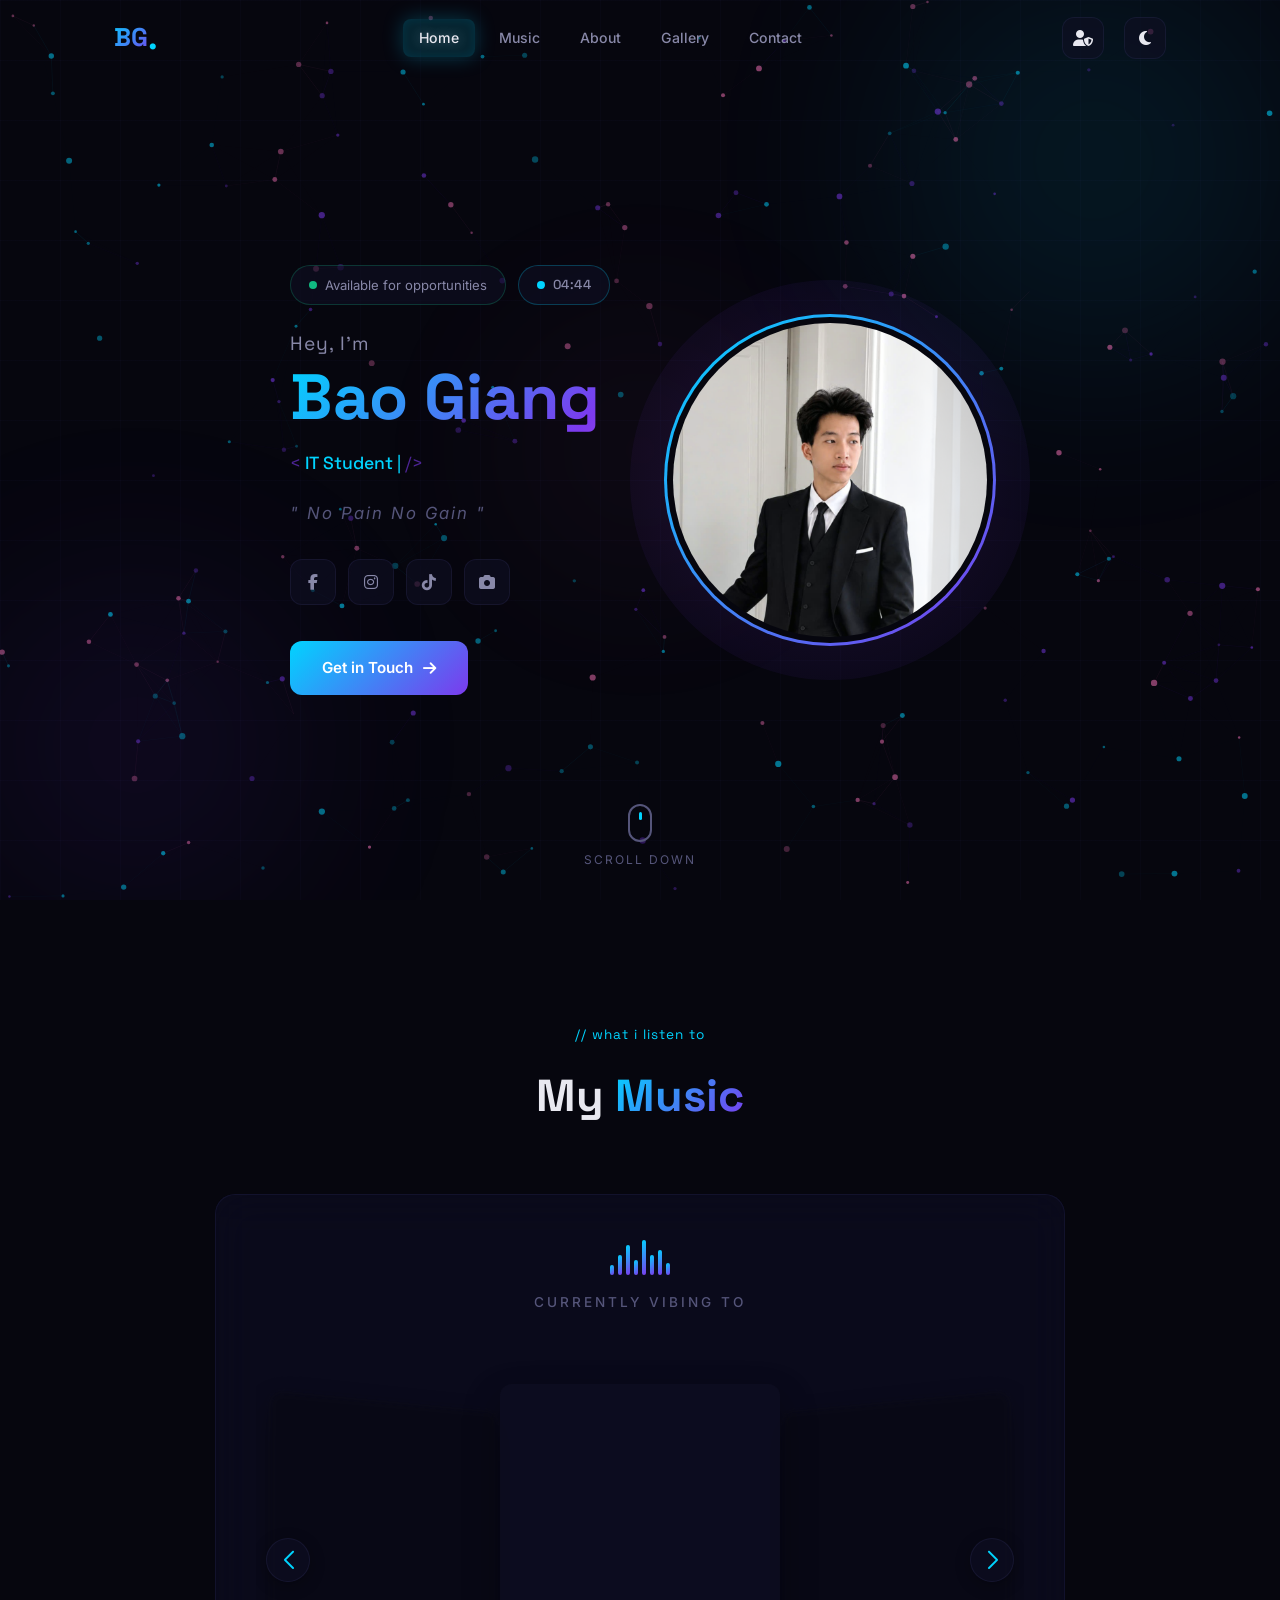
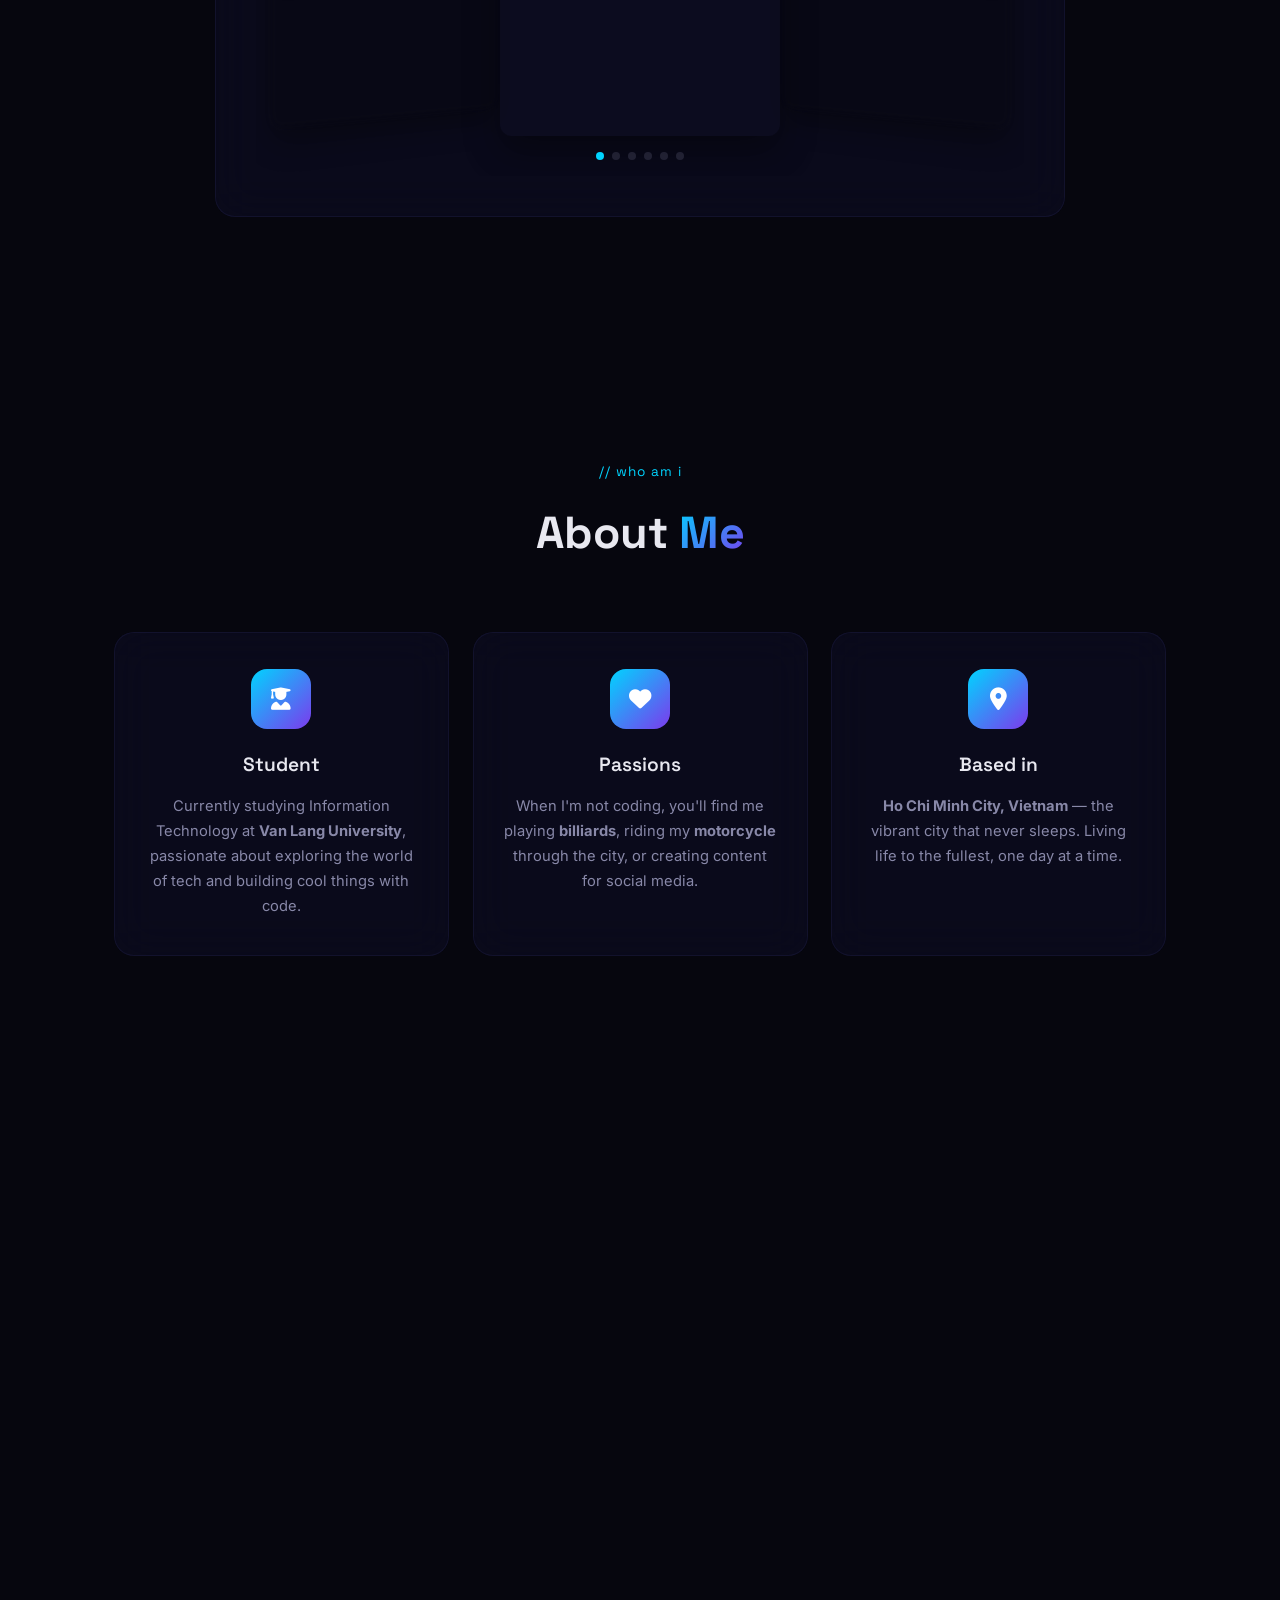
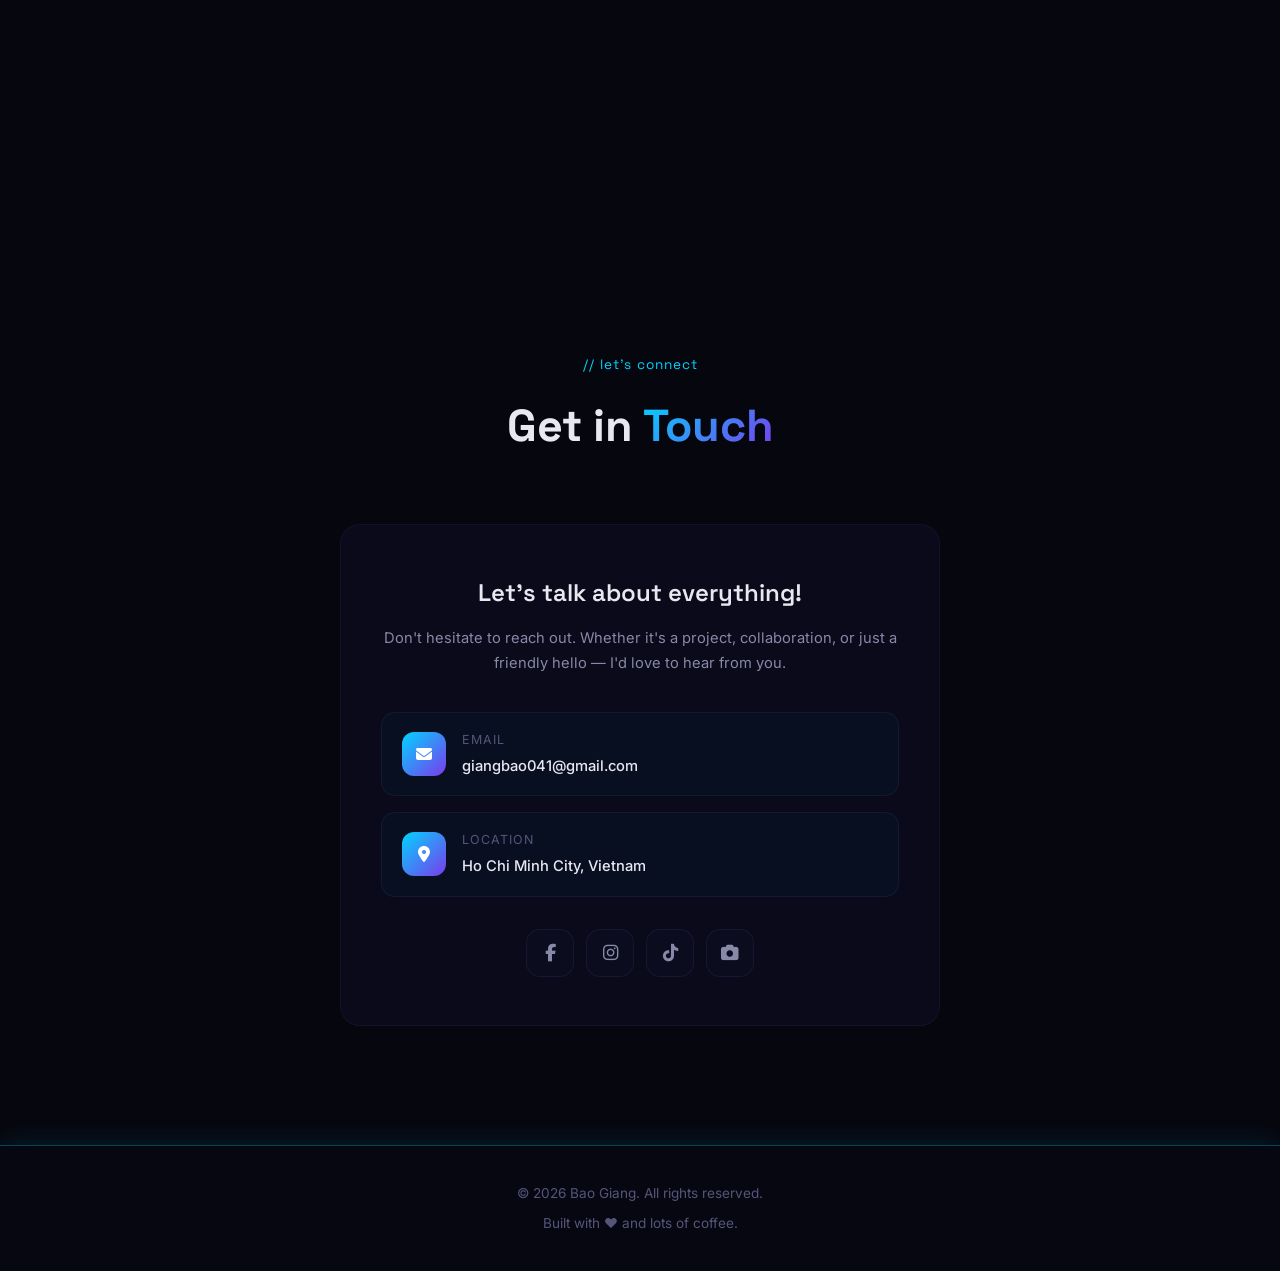
==== commit e8b259e5: "Add Firebase Admin Dashboard" ====
--- a/index.html
+++ b/index.html
@@ -57,6 +57,9 @@
                 <li><a href="#contact" class="nav-link">Contact</a></li>
             </ul>
             <div class="nav-actions">
+                <a href="admin.html" class="theme-toggle" aria-label="Admin" style="text-decoration: none; color: inherit; display: inline-flex; align-items: center; justify-content: center; margin-right: 0.5rem;" title="Admin Dashboard">
+                    <i class="fas fa-user-shield"></i>
+                </a>
                 <button class="theme-toggle" id="themeToggle" aria-label="Toggle theme">
                     <i class="fas fa-moon" id="themeIcon"></i>
                 </button>
@@ -680,6 +683,11 @@
     <!-- Swiper JS -->
     <script src="https://cdn.jsdelivr.net/npm/swiper@11/swiper-bundle.min.js"></script>
     <script src="script.js?v=3.2"></script>
+
+    <!-- Firebase Dynamic Data -->
+    <script src="https://www.gstatic.com/firebasejs/10.12.0/firebase-app-compat.js"></script>
+    <script src="https://www.gstatic.com/firebasejs/10.12.0/firebase-firestore-compat.js"></script>
+    <script src="firebase-fetch.js"></script>
 </body>
 
 </html>
--- a/style.css
+++ b/style.css
@@ -2094,201 +2094,6 @@
         grid-template-columns: 1fr;
     }
     
-    box-shadow: 0 15px 35px rgba(0,0,0,0.4);
-    background: var(--bg-card);
-}
-
-.music-swiper .swiper-button-next,
-.music-swiper .swiper-button-prev {
-}
-
-.gallery-placeholder-card span {
-    font-family: 'Space Grotesk', sans-serif;
-    font-size: 0.95rem;
-    font-weight: 600;
-    color: var(--text-primary);
-}
-
-.gallery-placeholder-card p {
-    font-size: 0.78rem;
-    color: var(--text-muted);
-}
-
-.gallery-item:hover {
-    border-color: var(--accent-cyan);
-    box-shadow: 0 8px 25px rgba(0, 212, 255, 0.16);
-    transform: translateY(-4px);
-}
-
-/* --- Photo Lightbox Overlay --- */
-.lightbox {
-    position: fixed;
-    inset: 0;
-    background: rgba(6, 6, 14, 0.9);
-    backdrop-filter: blur(25px);
-    -webkit-backdrop-filter: blur(25px);
-    z-index: 10000;
-    display: flex;
-    align-items: center;
-    justify-content: center;
-    opacity: 0;
-    pointer-events: none;
-    transition: opacity 0.4s ease;
-}
-
-.lightbox.active {
-    opacity: 1;
-    pointer-events: auto;
-}
-
-.lightbox-close {
-    position: absolute;
-    top: 24px;
-    right: 24px;
-    width: 48px;
-    height: 48px;
-    border-radius: 50%;
-    background: rgba(255, 255, 255, 0.05);
-    border: 1px solid var(--border-color);
-    color: #fff;
-    font-size: 1.2rem;
-    cursor: pointer;
-    display: flex;
-    align-items: center;
-    justify-content: center;
-    transition: all var(--transition-fast);
-    z-index: 10001;
-}
-
-.lightbox-close:hover {
-    background: rgba(255, 255, 255, 0.1);
-    color: var(--accent-cyan);
-    transform: rotate(90deg);
-}
-
-/* --- Lightbox Navigation slide controls --- */
-.lightbox-btn {
-    position: absolute;
-    top: 50%;
-    transform: translateY(-50%);
-    width: 56px;
-    height: 56px;
-    border-radius: 50%;
-    background: rgba(255, 255, 255, 0.04);
-    border: 1px solid rgba(255, 255, 255, 0.08);
-    color: #fff;
-    font-size: 1.3rem;
-    cursor: pointer;
-    display: flex;
-    align-items: center;
-    justify-content: center;
-    transition: all var(--transition-base);
-    z-index: 10002;
-    backdrop-filter: blur(10px);
-    -webkit-backdrop-filter: blur(10px);
-}
-
-.prev-btn {
-    left: 32px;
-}
-
-.next-btn {
-    right: 32px;
-}
-
-.lightbox-btn:hover {
-    background: rgba(255, 255, 255, 0.12);
-    border-color: var(--accent-cyan);
-    color: var(--accent-cyan);
-    box-shadow: 0 0 20px rgba(0, 212, 255, 0.25);
-}
-
-.prev-btn:hover {
-    transform: translateY(-50%) translateX(-4px);
-}
-
-.next-btn:hover {
-    transform: translateY(-50%) translateX(4px);
-}
-
-.lightbox-content {
-    max-width: 85%;
-    max-height: 80vh;
-    display: flex;
-    flex-direction: column;
-    align-items: center;
-    transform: scale(0.95);
-    transition: transform 0.4s cubic-bezier(0.25, 1, 0.5, 1);
-}
-
-.lightbox.active .lightbox-content {
-    transform: scale(1);
-}
-
-.lightbox-content img {
-    max-width: 100%;
-    max-height: 72vh;
-    border-radius: 16px;
-    border: 1px solid rgba(255, 255, 255, 0.1);
-    box-shadow: 0 24px 60px rgba(0, 0, 0, 0.6);
-    transition: opacity 0.2s ease-in-out;
-}
-
-.lightbox-caption {
-    margin-top: 18px;
-    font-family: 'Space Grotesk', sans-serif;
-    color: var(--text-secondary);
-    font-size: 0.95rem;
-    font-weight: 500;
-    text-align: center;
-}
-
-/* --- Responsive Adaptations --- */
-@media (max-width: 900px) {
-    .gallery-wrapper {
-        grid-template-columns: 1fr;
-        max-width: 500px;
-        margin: 0 auto;
-    }
-    
-    .gallery-frame {
-        height: 280px; /* Symmetrical height on mobile viewports */
-    }
-
-    .gallery-frame.active-frame {
-        height: 120px;
-    }
-    
-    .photo-grid {
-        grid-template-columns: repeat(2, 1fr);
-    }
-}
-
-@media (max-width: 768px) {
-    .lightbox-btn {
-        width: 44px;
-        height: 44px;
-        font-size: 1.1rem;
-    }
-    .prev-btn {
-        left: 12px;
-    }
-    .next-btn {
-        right: 12px;
-    }
-    .prev-btn:hover {
-        transform: translateY(-50%) translateX(-2px);
-    }
-    .next-btn:hover {
-        transform: translateY(-50%) translateX(2px);
-    }
-}
-
-@media (max-width: 500px) {
-    .photo-grid {
-        grid-template-columns: 1fr;
-    }
-    
     .photo-grid-container {
         padding: 20px 16px;
     }
@@ -2306,7 +2111,9 @@
 .swiper-slide {
     width: 280px;
     height: 352px;
-    transition: filter 0.6s cubic-bezier(0.25, 1, 0.5, 1);
+    /* Fix: Let Swiper handle duration inline, but ensure both transform and filter are transitionable */
+    transition-property: transform, filter;
+    transition-timing-function: cubic-bezier(0.25, 1, 0.5, 1);
     will-change: transform, filter;
     transform-style: preserve-3d;
     backface-visibility: hidden;
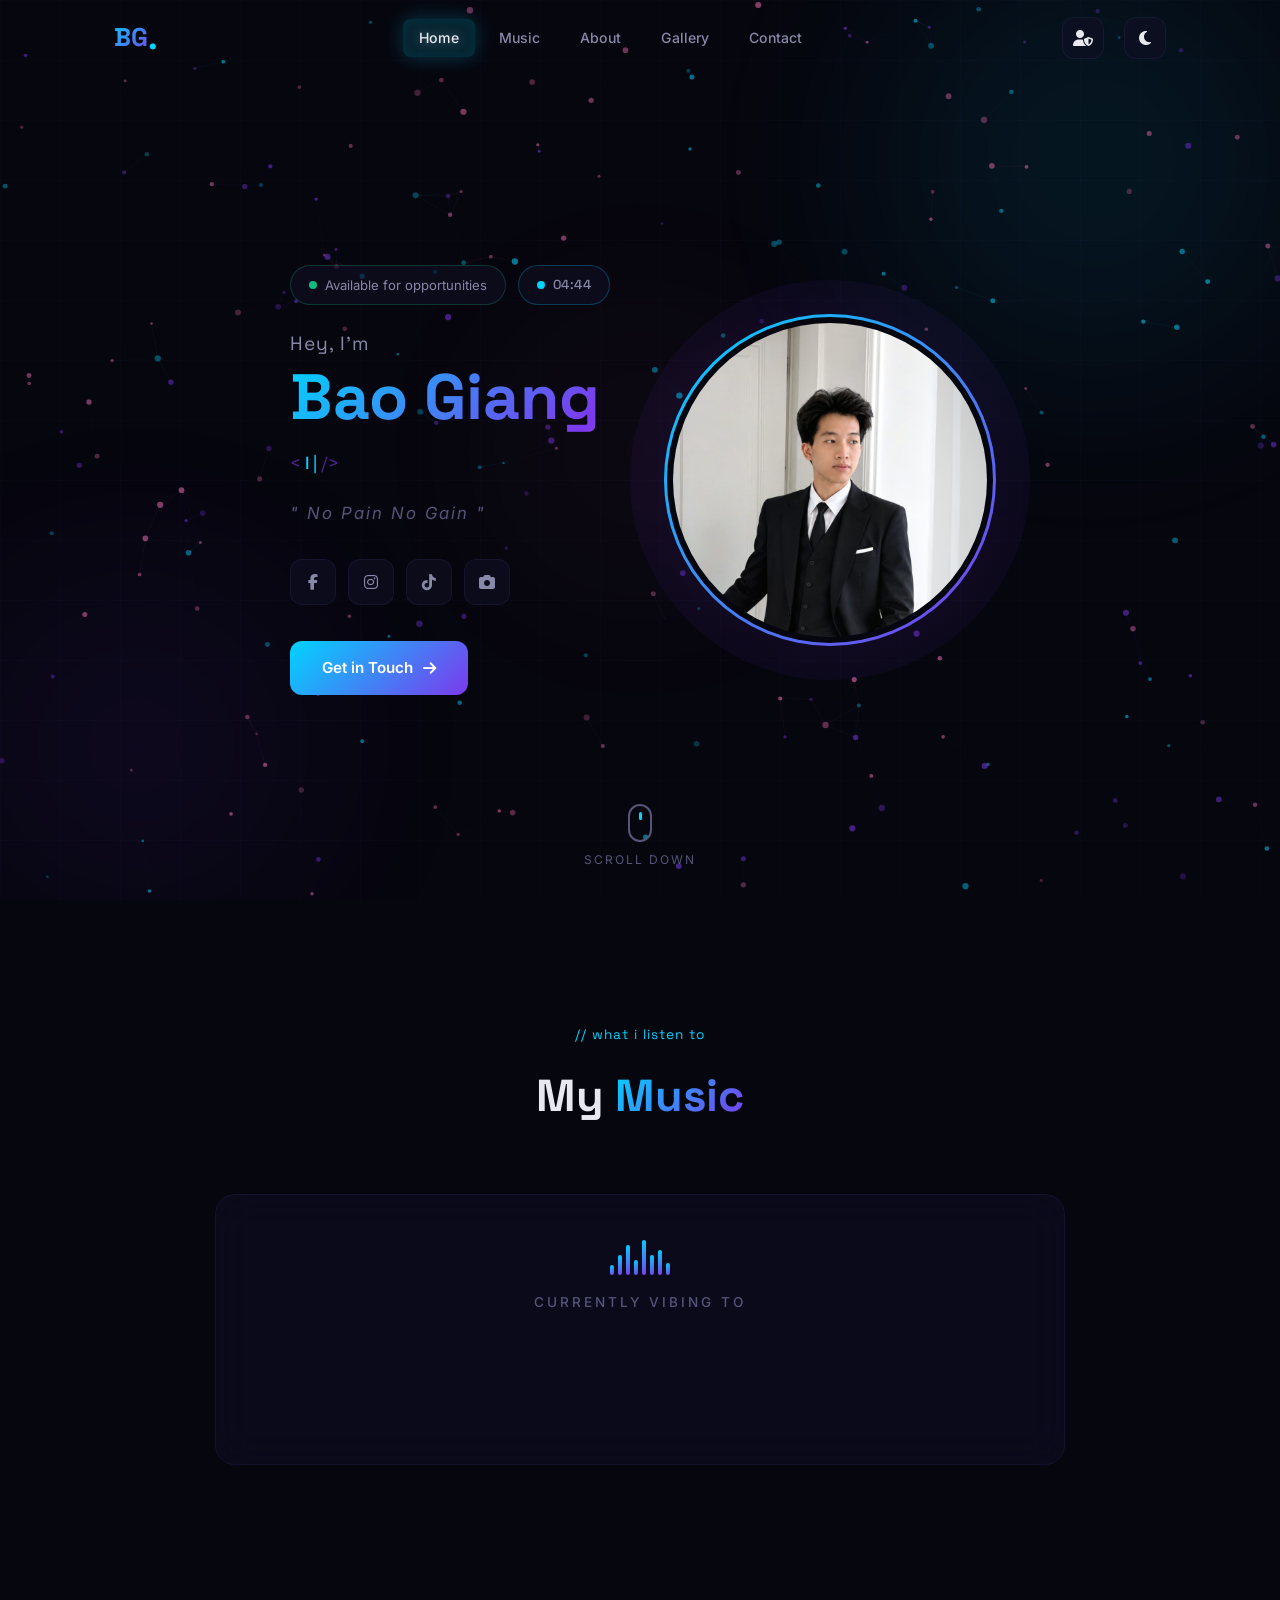
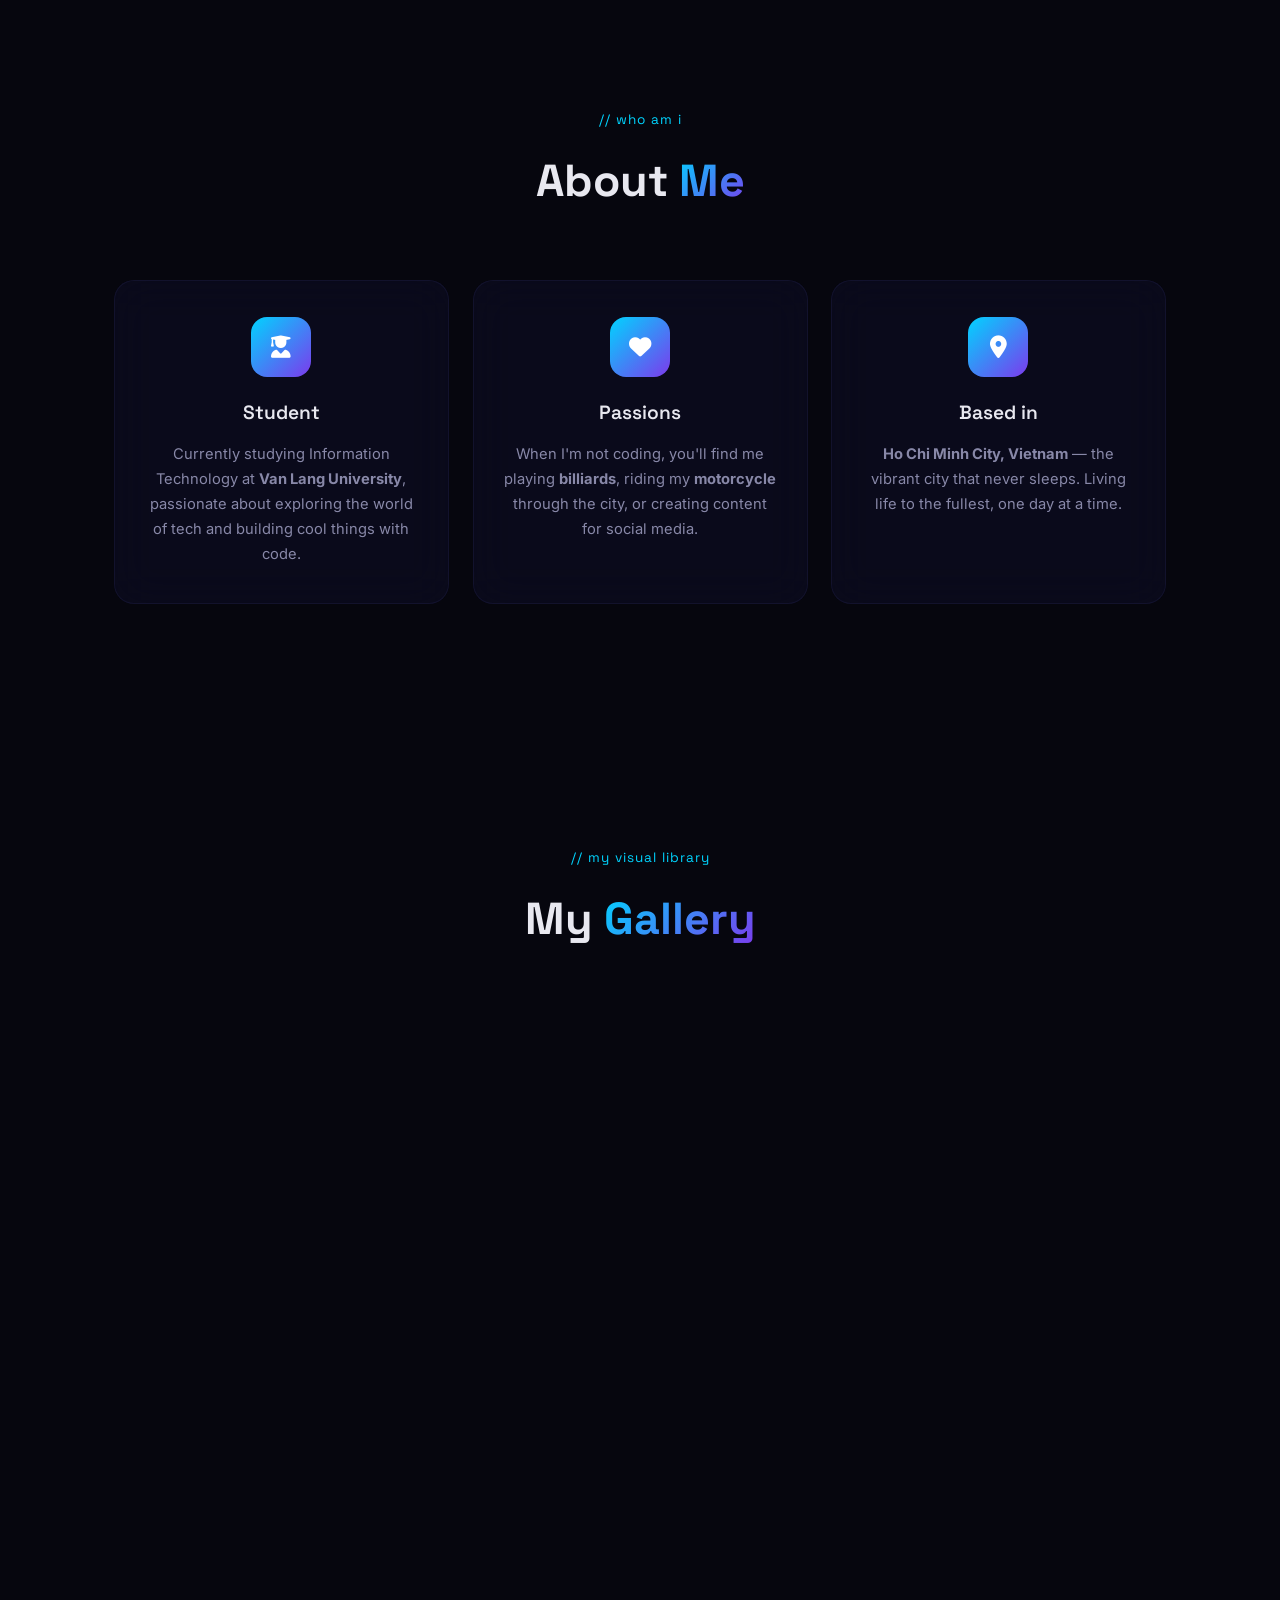
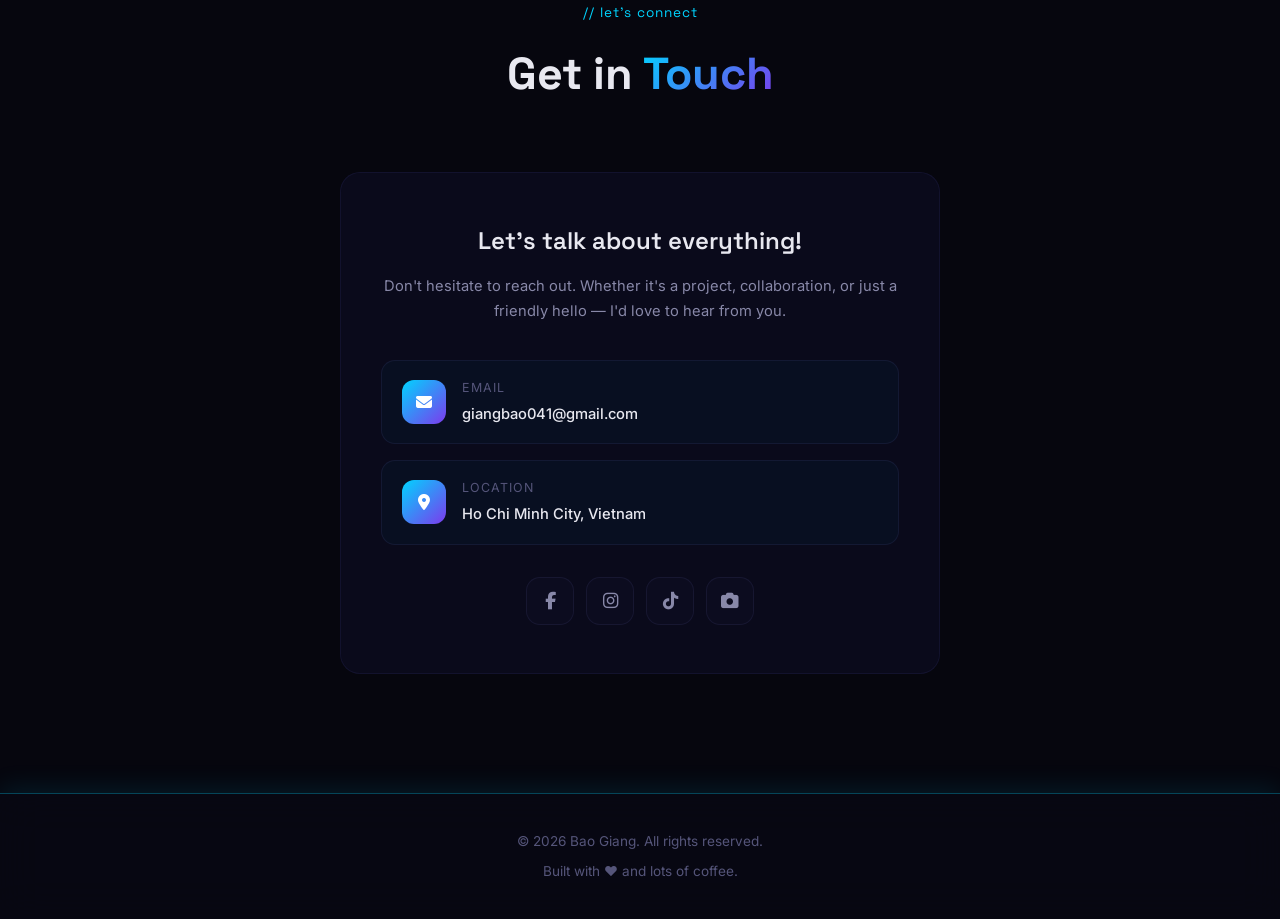
==== commit d0d8c12c: "Enhance Admin Dashboard with Cropper, Real-time sync, Auto-newline, and remove hardcoded content" ====
--- a/index.html
+++ b/index.html
@@ -123,7 +123,7 @@
             <div class="hero-avatar-wrapper">
                 <div class="avatar-glow"></div>
                 <div class="avatar-ring"></div>
-                <img src="assets/avatar.png" alt="Bao Giang" class="hero-avatar">
+                <img src="assets/avatar.png" alt="Bao Giang" class="hero-avatar" id="hero-avatar-img">
             </div>
         </div>
         <div class="scroll-indicator">
@@ -158,36 +158,7 @@
                 <!-- ===== SPOTIFY 3D CAROUSEL ===== -->
                 <div class="swiper music-swiper">
                     <div class="swiper-wrapper">
-                        <div class="swiper-slide">
-                            <div class="spotify-embed">
-                                <iframe style="border-radius:12px" src="https://open.spotify.com/embed/track/1Qd4wSptT65JbVVT0ro9V2?utm_source=generator" width="100%" height="352" frameBorder="0" allowfullscreen="" allow="autoplay; clipboard-write; encrypted-media; fullscreen; picture-in-picture" loading="lazy"></iframe>
-                            </div>
-                        </div>
-                        <div class="swiper-slide">
-                            <div class="spotify-embed">
-                                <iframe style="border-radius:12px" src="https://open.spotify.com/embed/track/5sGQvC7sIYbYjD1WSLS0bE?utm_source=generator" width="100%" height="352" frameBorder="0" allowfullscreen="" allow="autoplay; clipboard-write; encrypted-media; fullscreen; picture-in-picture" loading="lazy"></iframe>
-                            </div>
-                        </div>
-                        <div class="swiper-slide">
-                            <div class="spotify-embed">
-                                <iframe style="border-radius:12px" src="https://open.spotify.com/embed/track/4oHNffwl7J3lMBNjvcYue2?utm_source=generator" width="100%" height="352" frameBorder="0" allowfullscreen="" allow="autoplay; clipboard-write; encrypted-media; fullscreen; picture-in-picture" loading="lazy"></iframe>
-                            </div>
-                        </div>
-                        <div class="swiper-slide">
-                            <div class="spotify-embed">
-                                <iframe style="border-radius:12px" src="https://open.spotify.com/embed/track/6fHXfm4EVM3pEiMdQs9Vjm?utm_source=generator" width="100%" height="352" frameBorder="0" allowfullscreen="" allow="autoplay; clipboard-write; encrypted-media; fullscreen; picture-in-picture" loading="lazy"></iframe>
-                            </div>
-                        </div>
-                        <div class="swiper-slide">
-                            <div class="spotify-embed">
-                                <iframe style="border-radius:12px" src="https://open.spotify.com/embed/track/0IJjyCURQo8DOmtlnRtmiA?utm_source=generator" width="100%" height="352" frameBorder="0" allowfullscreen="" allow="autoplay; clipboard-write; encrypted-media; fullscreen; picture-in-picture" loading="lazy"></iframe>
-                            </div>
-                        </div>
-                        <div class="swiper-slide">
-                            <div class="spotify-embed">
-                                <iframe style="border-radius:12px" src="https://open.spotify.com/embed/track/0o0ppsUl9WXqULqdLSDdBs?utm_source=generator" width="100%" height="352" frameBorder="0" allowfullscreen="" allow="autoplay; clipboard-write; encrypted-media; fullscreen; picture-in-picture" loading="lazy"></iframe>
-                            </div>
-                        </div>
+                        <!-- Dynamic content from Firebase -->
                     </div>
                     <!-- Add Navigation -->
                     <div class="swiper-button-next"></div>
@@ -481,120 +452,17 @@
 
                 <!-- Billiards Photos -->
                 <div class="photo-grid" id="grid-billiards" style="display: none;">
-                    <div class="gallery-item"
-                        onclick="openLightbox(this, 'assets/images/inside/myself/z7867573107848_dcf3f29c4abe184f09f029ab12a3efd0.jpg', '')">
-                        <img loading="lazy" src="assets/images/inside/myself/z7867573107848_dcf3f29c4abe184f09f029ab12a3efd0.jpg"
-                            alt="Myself Slot 1" onerror="handleImageError(this, '')">
-                        <div class="item-overlay"><i class="fas fa-search-plus"></i></div>
-                    </div>
-                    <div class="gallery-item"
-                        onclick="openLightbox(this, 'assets/images/inside/myself/z7867573444580_04097ab2a1c4508835f7a1bf8ea76477.jpg', '')">
-                        <img loading="lazy" src="assets/images/inside/myself/z7867573444580_04097ab2a1c4508835f7a1bf8ea76477.jpg"
-                            alt="Myself Slot 2" onerror="handleImageError(this, '')">
-                        <div class="item-overlay"><i class="fas fa-search-plus"></i></div>
-                    </div>
-                    <div class="gallery-item"
-                        onclick="openLightbox(this, 'assets/images/inside/myself/z7867573602287_ff167f5e8c4794c99c10e7d627d78b5c.jpg', '')">
-                        <img loading="lazy" src="assets/images/inside/myself/z7867573602287_ff167f5e8c4794c99c10e7d627d78b5c.jpg"
-                            alt="Myself Slot 3" onerror="handleImageError(this, '')">
-                        <div class="item-overlay"><i class="fas fa-search-plus"></i></div>
-                    </div>
-                    <div class="gallery-item"
-                        onclick="openLightbox(this, 'assets/images/inside/myself/z7867573719012_62a3322652b05f7a345d59b34a09568c.jpg', '')">
-                        <img loading="lazy" src="assets/images/inside/myself/z7867573719012_62a3322652b05f7a345d59b34a09568c.jpg"
-                            alt="Myself Slot 4" onerror="handleImageError(this, '')">
-                        <div class="item-overlay"><i class="fas fa-search-plus"></i></div>
-                    </div>
-                    <div class="gallery-item"
-                        onclick="openLightbox(this, 'assets/images/inside/myself/z7867573806282_655adbbe6d1530f637fd2ca4f8667a3d.jpg', '')">
-                        <img loading="lazy" src="assets/images/inside/myself/z7867573806282_655adbbe6d1530f637fd2ca4f8667a3d.jpg"
-                            alt="Myself Slot 5" onerror="handleImageError(this, '')">
-                        <div class="item-overlay"><i class="fas fa-search-plus"></i></div>
-                    </div>
+                    <!-- Dynamic content -->
                 </div>
 
                 <!-- Motorcycles Photos -->
                 <div class="photo-grid" id="grid-motorcycles" style="display: none;">
-                    <div class="gallery-item"
-                        onclick="openLightbox(this, 'assets/images/inside/motorcycles/z7867552172506_9c6e384f5cd648544b06229bf0e5b4db.jpg', '')">
-                        <img loading="lazy" src="assets/images/inside/motorcycles/z7867552172506_9c6e384f5cd648544b06229bf0e5b4db.jpg"
-                            alt="Motorcycles Slot 1" onerror="handleImageError(this, '')">
-                        <div class="item-overlay"><i class="fas fa-search-plus"></i></div>
-                    </div>
-                    <div class="gallery-item"
-                        onclick="openLightbox(this, 'assets/images/inside/motorcycles/z7867552244991_ecc590532456411c3c9cf17ea10d964c.jpg', '')">
-                        <img loading="lazy" src="assets/images/inside/motorcycles/z7867552244991_ecc590532456411c3c9cf17ea10d964c.jpg"
-                            alt="Motorcycles Slot 2" onerror="handleImageError(this, '')">
-                        <div class="item-overlay"><i class="fas fa-search-plus"></i></div>
-                    </div>
-                    <div class="gallery-item"
-                        onclick="openLightbox(this, 'assets/images/inside/motorcycles/z7867552327524_782dd64e3b53bc6c7897175d8f0ee8ec.jpg', '')">
-                        <img loading="lazy" src="assets/images/inside/motorcycles/z7867552327524_782dd64e3b53bc6c7897175d8f0ee8ec.jpg"
-                            alt="Motorcycles Slot 3" onerror="handleImageError(this, '')">
-                        <div class="item-overlay"><i class="fas fa-search-plus"></i></div>
-                    </div>
-                    <div class="gallery-item"
-                        onclick="openLightbox(this, 'assets/images/inside/motorcycles/z7867552394139_4e9d186880fdba759b9682afef93d48d.jpg', '')">
-                        <img loading="lazy" src="assets/images/inside/motorcycles/z7867552394139_4e9d186880fdba759b9682afef93d48d.jpg"
-                            alt="Motorcycles Slot 4" onerror="handleImageError(this, '')">
-                        <div class="item-overlay"><i class="fas fa-search-plus"></i></div>
-                    </div>
-                    <div class="gallery-item"
-                        onclick="openLightbox(this, 'assets/images/inside/motorcycles/A65093D4-FECD-4512-BFAF-66B3026AA4CD.png', '')">
-                        <img loading="lazy" src="assets/images/inside/motorcycles/A65093D4-FECD-4512-BFAF-66B3026AA4CD.png"
-                            alt="Motorcycles Slot 5" onerror="handleImageError(this, '')">
-                        <div class="item-overlay"><i class="fas fa-search-plus"></i></div>
-                    </div>
-                    <div class="gallery-item" onclick="openLightbox(this, 'assets/images/inside/motorcycles/IMG_4768.jpg', '')">
-                        <img loading="lazy" src="assets/images/inside/motorcycles/IMG_4768.jpg" alt="Motorcycles Slot 6"
-                            onerror="handleImageError(this, '')">
-                        <div class="item-overlay"><i class="fas fa-search-plus"></i></div>
-                    </div>
-                    <div class="gallery-item" onclick="openLightbox(this, 'assets/images/inside/motorcycles/IMG_4765.jpg', '')">
-                        <img loading="lazy" src="assets/images/inside/motorcycles/IMG_4765.jpg" alt="Motorcycles Slot 7"
-                            onerror="handleImageError(this, '')">
-                        <div class="item-overlay"><i class="fas fa-search-plus"></i></div>
-                    </div>
+                    <!-- Dynamic content -->
                 </div>
 
                 <!-- Life & Vlog Photos -->
                 <div class="photo-grid" id="grid-life" style="display: none;">
-                    <div class="gallery-item"
-                        onclick="openLightbox(this, 'assets/images/inside/daily/z7867581308309_a22d233f605620e2084b12fa083e5064.jpg', '')">
-                        <img loading="lazy" src="assets/images/inside/daily/z7867581308309_a22d233f605620e2084b12fa083e5064.jpg"
-                            alt="Life Slot 1" onerror="handleImageError(this, '')">
-                        <div class="item-overlay"><i class="fas fa-search-plus"></i></div>
-                    </div>
-                    <div class="gallery-item"
-                        onclick="openLightbox(this, 'assets/images/covers/z7867581724712_7ad3960bcd308860b36161d9aa5d5942.jpg', '')">
-                        <img loading="lazy" src="assets/images/covers/z7867581724712_7ad3960bcd308860b36161d9aa5d5942.jpg"
-                            alt="Life Slot 2" onerror="handleImageError(this, '')">
-                        <div class="item-overlay"><i class="fas fa-search-plus"></i></div>
-                    </div>
-                    <div class="gallery-item"
-                        onclick="openLightbox(this, 'assets/images/inside/daily/z7867582189241_36e308db949ac7c4e1975ccee4eb719e.jpg', '')">
-                        <img loading="lazy" src="assets/images/inside/daily/z7867582189241_36e308db949ac7c4e1975ccee4eb719e.jpg"
-                            alt="Life Slot 3" onerror="handleImageError(this, '')">
-                        <div class="item-overlay"><i class="fas fa-search-plus"></i></div>
-                    </div>
-                    <div class="gallery-item"
-                        onclick="openLightbox(this, 'assets/images/inside/daily/z7867582548615_99a5a2c4e851e04fa3f0bc78a559af8b.jpg', '')">
-                        <img loading="lazy" src="assets/images/inside/daily/z7867582548615_99a5a2c4e851e04fa3f0bc78a559af8b.jpg"
-                            alt="Life Slot 4" onerror="handleImageError(this, '')">
-                        <div class="item-overlay"><i class="fas fa-search-plus"></i></div>
-                    </div>
-                    <div class="gallery-item"
-                        onclick="openLightbox(this, 'assets/images/inside/daily/z7867582694625_021c108d80db9e0b8514aa86a7f926aa.jpg', '')">
-                        <img loading="lazy" src="assets/images/inside/daily/z7867582694625_021c108d80db9e0b8514aa86a7f926aa.jpg"
-                            alt="Life Slot 5" onerror="handleImageError(this, '')">
-                        <div class="item-overlay"><i class="fas fa-search-plus"></i></div>
-                    </div>
-                    <div class="gallery-item"
-                        onclick="openLightbox(this, 'assets/images/inside/daily/z7867582846706_1852ddeb6554ff6c38b5ee2584230db4.jpg', '')">
-                        <img loading="lazy" src="assets/images/inside/daily/z7867582846706_1852ddeb6554ff6c38b5ee2584230db4.jpg"
-                            alt="Life Slot 6" onerror="handleImageError(this, '')">
-                        <div class="item-overlay"><i class="fas fa-search-plus"></i></div>
-                    </div>
+                    <!-- Dynamic content -->
                 </div>
             </div>
         </div>
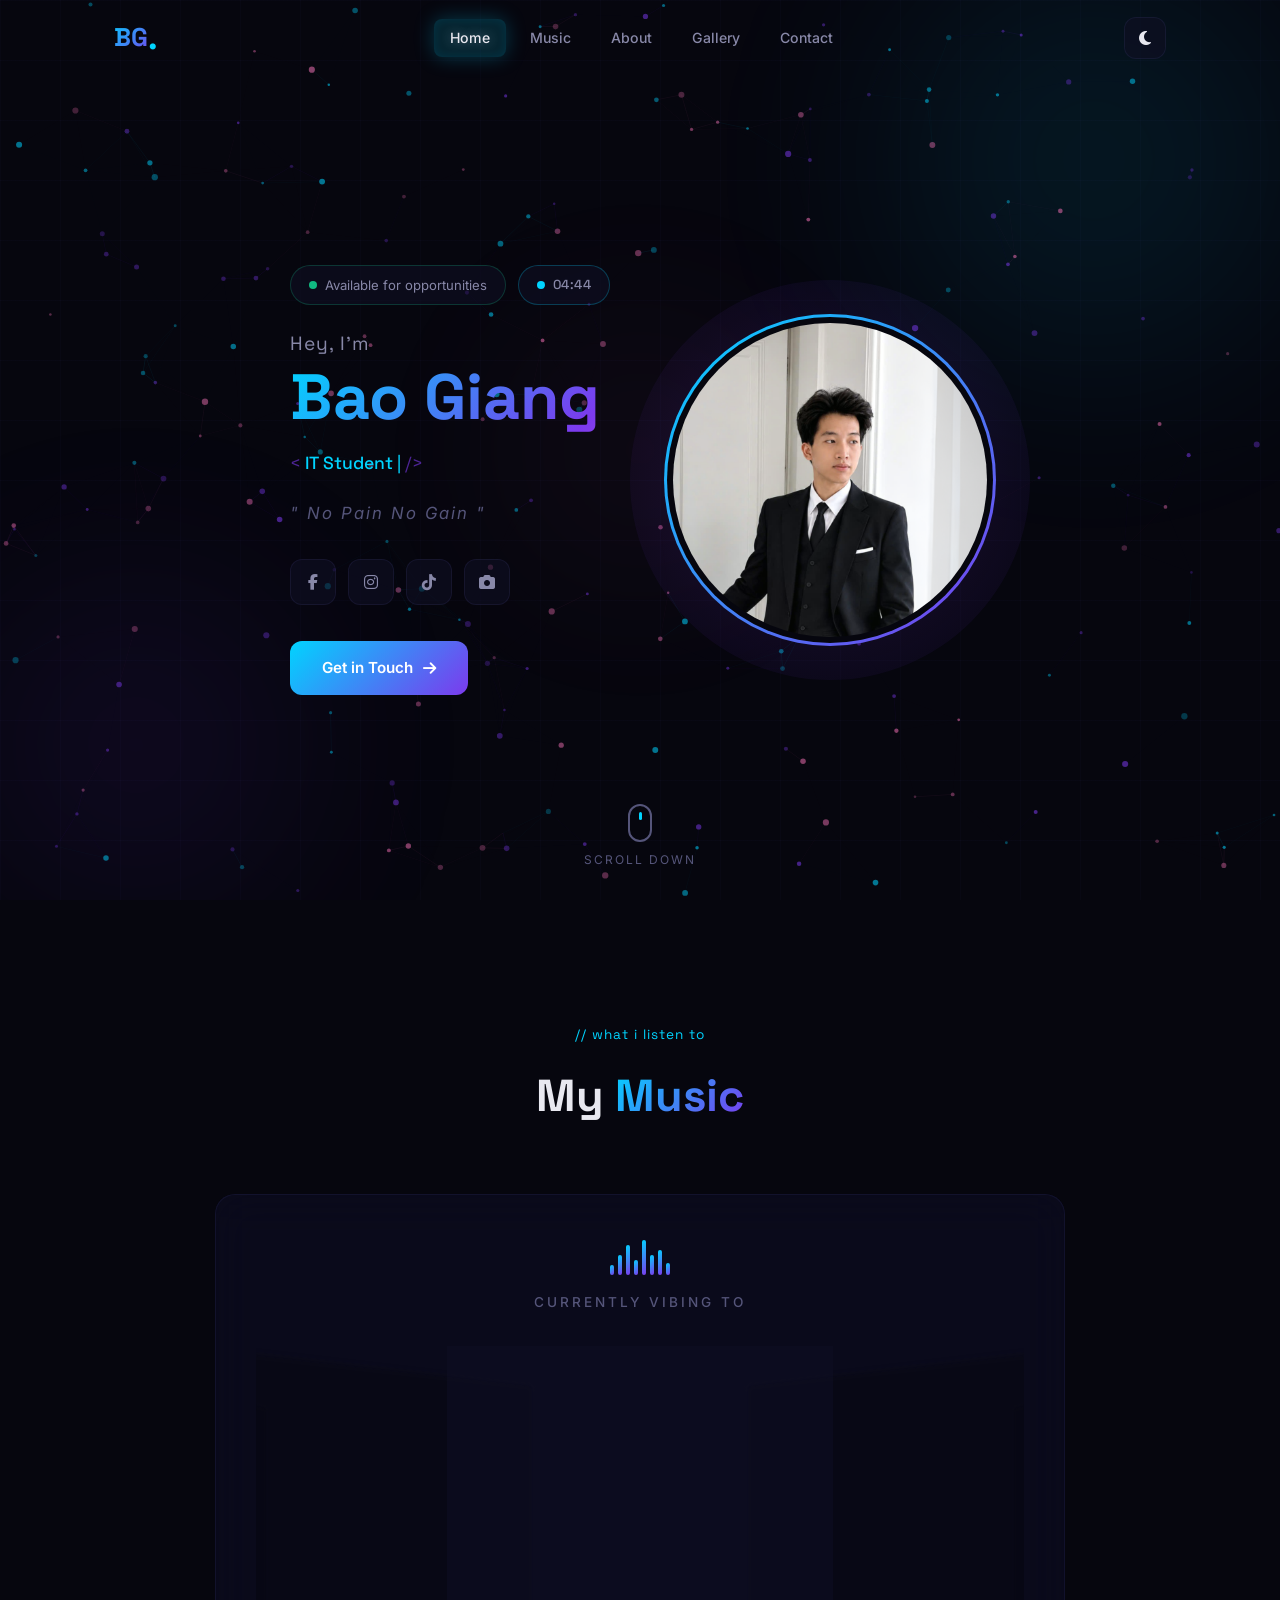
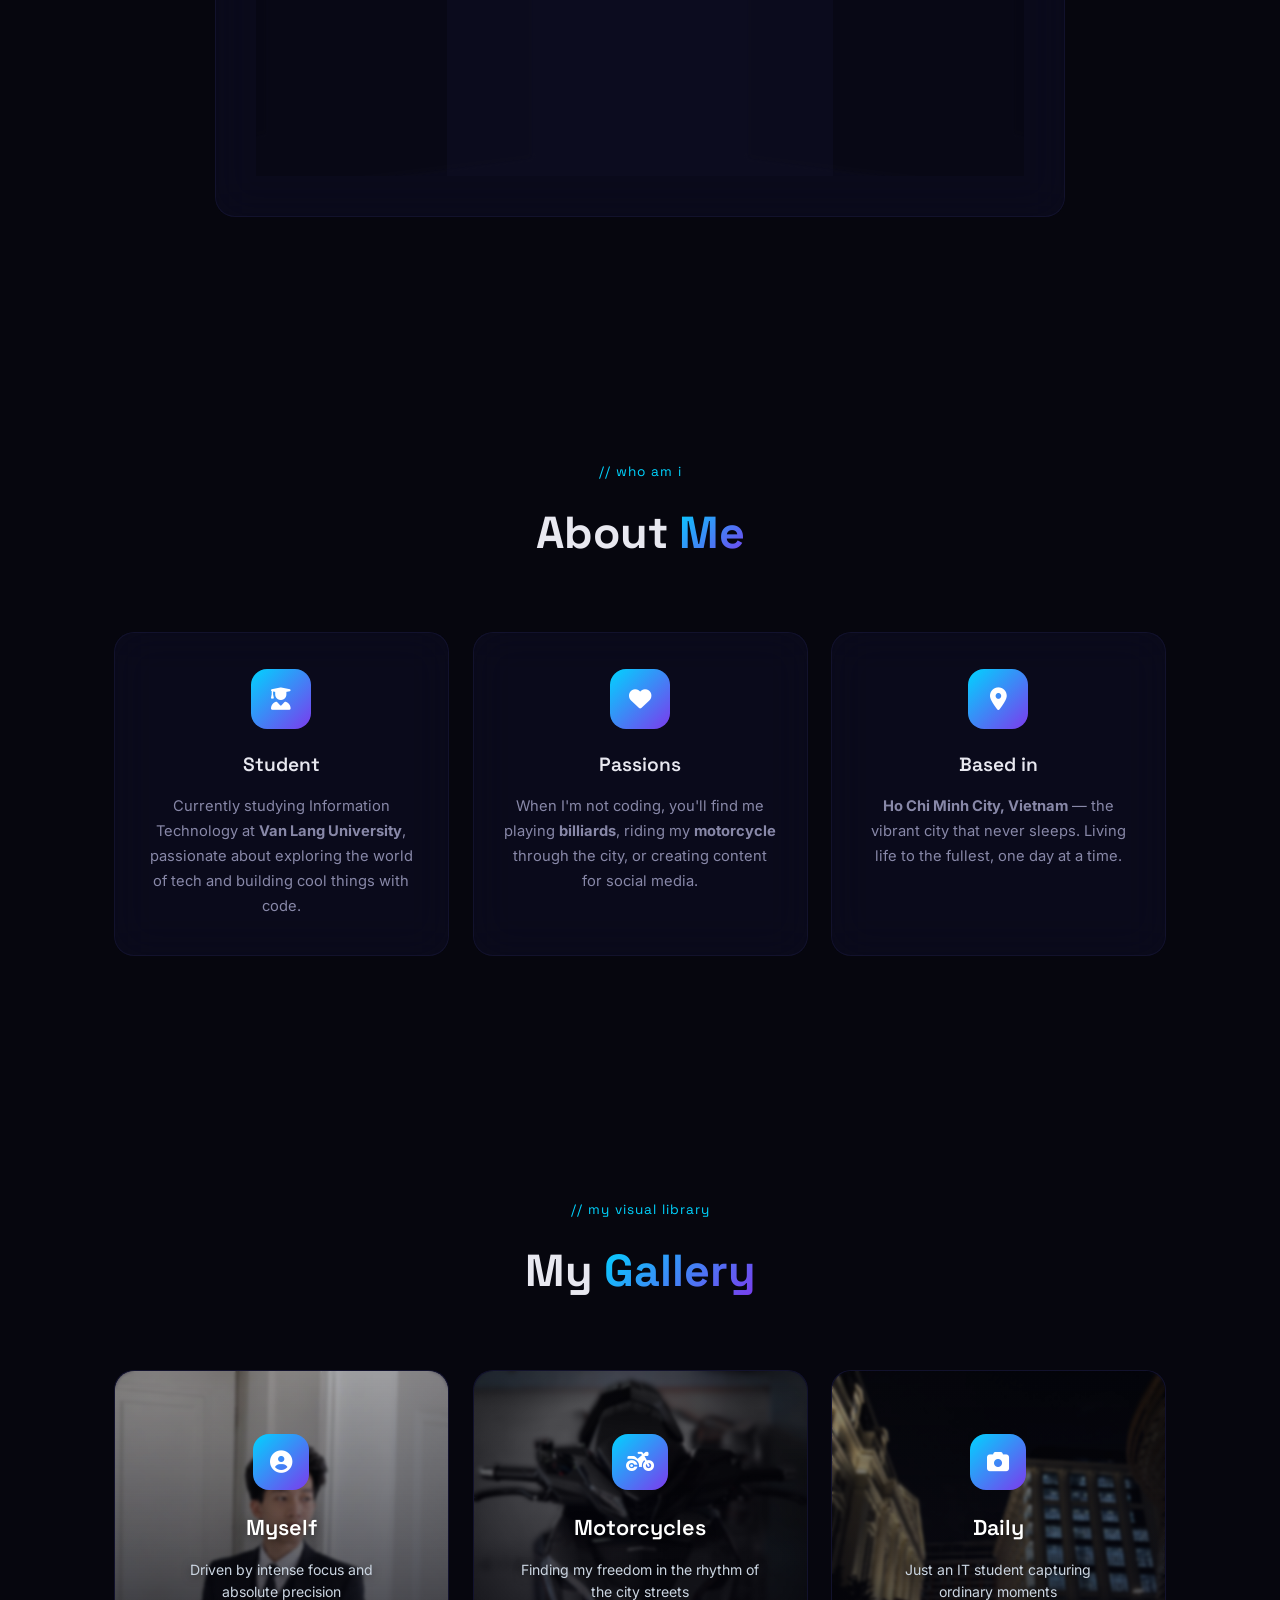
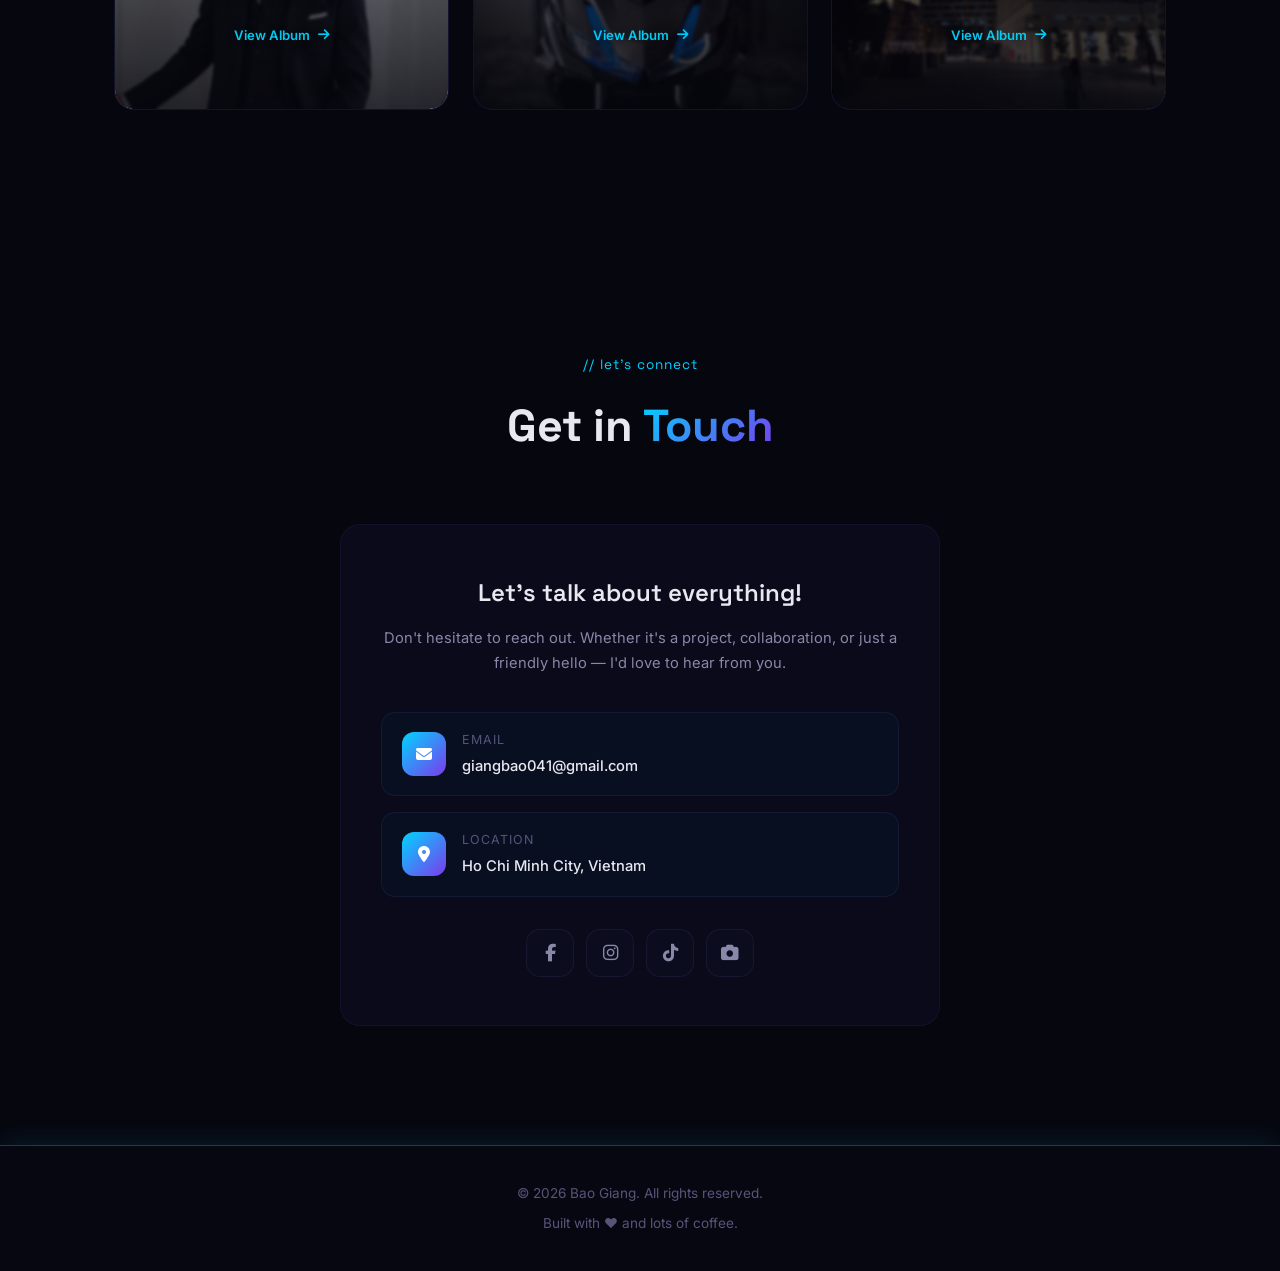
==== commit 45b904f7: "Revert Admin Dashboard experiment" ====
--- a/index.html
+++ b/index.html
@@ -57,9 +57,6 @@
                 <li><a href="#contact" class="nav-link">Contact</a></li>
             </ul>
             <div class="nav-actions">
-                <a href="admin.html" class="theme-toggle" aria-label="Admin" style="text-decoration: none; color: inherit; display: inline-flex; align-items: center; justify-content: center; margin-right: 0.5rem;" title="Admin Dashboard">
-                    <i class="fas fa-user-shield"></i>
-                </a>
                 <button class="theme-toggle" id="themeToggle" aria-label="Toggle theme">
                     <i class="fas fa-moon" id="themeIcon"></i>
                 </button>
@@ -123,7 +120,7 @@
             <div class="hero-avatar-wrapper">
                 <div class="avatar-glow"></div>
                 <div class="avatar-ring"></div>
-                <img src="assets/avatar.png" alt="Bao Giang" class="hero-avatar" id="hero-avatar-img">
+                <img src="assets/avatar.png" alt="Bao Giang" class="hero-avatar">
             </div>
         </div>
         <div class="scroll-indicator">
@@ -158,7 +155,36 @@
                 <!-- ===== SPOTIFY 3D CAROUSEL ===== -->
                 <div class="swiper music-swiper">
                     <div class="swiper-wrapper">
-                        <!-- Dynamic content from Firebase -->
+                        <div class="swiper-slide">
+                            <div class="spotify-embed">
+                                <iframe style="border-radius:12px" src="https://open.spotify.com/embed/track/1Qd4wSptT65JbVVT0ro9V2?utm_source=generator" width="100%" height="352" frameBorder="0" allowfullscreen="" allow="autoplay; clipboard-write; encrypted-media; fullscreen; picture-in-picture" loading="lazy"></iframe>
+                            </div>
+                        </div>
+                        <div class="swiper-slide">
+                            <div class="spotify-embed">
+                                <iframe style="border-radius:12px" src="https://open.spotify.com/embed/track/5sGQvC7sIYbYjD1WSLS0bE?utm_source=generator" width="100%" height="352" frameBorder="0" allowfullscreen="" allow="autoplay; clipboard-write; encrypted-media; fullscreen; picture-in-picture" loading="lazy"></iframe>
+                            </div>
+                        </div>
+                        <div class="swiper-slide">
+                            <div class="spotify-embed">
+                                <iframe style="border-radius:12px" src="https://open.spotify.com/embed/track/4oHNffwl7J3lMBNjvcYue2?utm_source=generator" width="100%" height="352" frameBorder="0" allowfullscreen="" allow="autoplay; clipboard-write; encrypted-media; fullscreen; picture-in-picture" loading="lazy"></iframe>
+                            </div>
+                        </div>
+                        <div class="swiper-slide">
+                            <div class="spotify-embed">
+                                <iframe style="border-radius:12px" src="https://open.spotify.com/embed/track/6fHXfm4EVM3pEiMdQs9Vjm?utm_source=generator" width="100%" height="352" frameBorder="0" allowfullscreen="" allow="autoplay; clipboard-write; encrypted-media; fullscreen; picture-in-picture" loading="lazy"></iframe>
+                            </div>
+                        </div>
+                        <div class="swiper-slide">
+                            <div class="spotify-embed">
+                                <iframe style="border-radius:12px" src="https://open.spotify.com/embed/track/0IJjyCURQo8DOmtlnRtmiA?utm_source=generator" width="100%" height="352" frameBorder="0" allowfullscreen="" allow="autoplay; clipboard-write; encrypted-media; fullscreen; picture-in-picture" loading="lazy"></iframe>
+                            </div>
+                        </div>
+                        <div class="swiper-slide">
+                            <div class="spotify-embed">
+                                <iframe style="border-radius:12px" src="https://open.spotify.com/embed/track/0o0ppsUl9WXqULqdLSDdBs?utm_source=generator" width="100%" height="352" frameBorder="0" allowfullscreen="" allow="autoplay; clipboard-write; encrypted-media; fullscreen; picture-in-picture" loading="lazy"></iframe>
+                            </div>
+                        </div>
                     </div>
                     <!-- Add Navigation -->
                     <div class="swiper-button-next"></div>
@@ -452,17 +478,120 @@
 
                 <!-- Billiards Photos -->
                 <div class="photo-grid" id="grid-billiards" style="display: none;">
-                    <!-- Dynamic content -->
+                    <div class="gallery-item"
+                        onclick="openLightbox(this, 'assets/images/inside/myself/z7867573107848_dcf3f29c4abe184f09f029ab12a3efd0.jpg', '')">
+                        <img loading="lazy" src="assets/images/inside/myself/z7867573107848_dcf3f29c4abe184f09f029ab12a3efd0.jpg"
+                            alt="Myself Slot 1" onerror="handleImageError(this, '')">
+                        <div class="item-overlay"><i class="fas fa-search-plus"></i></div>
+                    </div>
+                    <div class="gallery-item"
+                        onclick="openLightbox(this, 'assets/images/inside/myself/z7867573444580_04097ab2a1c4508835f7a1bf8ea76477.jpg', '')">
+                        <img loading="lazy" src="assets/images/inside/myself/z7867573444580_04097ab2a1c4508835f7a1bf8ea76477.jpg"
+                            alt="Myself Slot 2" onerror="handleImageError(this, '')">
+                        <div class="item-overlay"><i class="fas fa-search-plus"></i></div>
+                    </div>
+                    <div class="gallery-item"
+                        onclick="openLightbox(this, 'assets/images/inside/myself/z7867573602287_ff167f5e8c4794c99c10e7d627d78b5c.jpg', '')">
+                        <img loading="lazy" src="assets/images/inside/myself/z7867573602287_ff167f5e8c4794c99c10e7d627d78b5c.jpg"
+                            alt="Myself Slot 3" onerror="handleImageError(this, '')">
+                        <div class="item-overlay"><i class="fas fa-search-plus"></i></div>
+                    </div>
+                    <div class="gallery-item"
+                        onclick="openLightbox(this, 'assets/images/inside/myself/z7867573719012_62a3322652b05f7a345d59b34a09568c.jpg', '')">
+                        <img loading="lazy" src="assets/images/inside/myself/z7867573719012_62a3322652b05f7a345d59b34a09568c.jpg"
+                            alt="Myself Slot 4" onerror="handleImageError(this, '')">
+                        <div class="item-overlay"><i class="fas fa-search-plus"></i></div>
+                    </div>
+                    <div class="gallery-item"
+                        onclick="openLightbox(this, 'assets/images/inside/myself/z7867573806282_655adbbe6d1530f637fd2ca4f8667a3d.jpg', '')">
+                        <img loading="lazy" src="assets/images/inside/myself/z7867573806282_655adbbe6d1530f637fd2ca4f8667a3d.jpg"
+                            alt="Myself Slot 5" onerror="handleImageError(this, '')">
+                        <div class="item-overlay"><i class="fas fa-search-plus"></i></div>
+                    </div>
                 </div>
 
                 <!-- Motorcycles Photos -->
                 <div class="photo-grid" id="grid-motorcycles" style="display: none;">
-                    <!-- Dynamic content -->
+                    <div class="gallery-item"
+                        onclick="openLightbox(this, 'assets/images/inside/motorcycles/z7867552172506_9c6e384f5cd648544b06229bf0e5b4db.jpg', '')">
+                        <img loading="lazy" src="assets/images/inside/motorcycles/z7867552172506_9c6e384f5cd648544b06229bf0e5b4db.jpg"
+                            alt="Motorcycles Slot 1" onerror="handleImageError(this, '')">
+                        <div class="item-overlay"><i class="fas fa-search-plus"></i></div>
+                    </div>
+                    <div class="gallery-item"
+                        onclick="openLightbox(this, 'assets/images/inside/motorcycles/z7867552244991_ecc590532456411c3c9cf17ea10d964c.jpg', '')">
+                        <img loading="lazy" src="assets/images/inside/motorcycles/z7867552244991_ecc590532456411c3c9cf17ea10d964c.jpg"
+                            alt="Motorcycles Slot 2" onerror="handleImageError(this, '')">
+                        <div class="item-overlay"><i class="fas fa-search-plus"></i></div>
+                    </div>
+                    <div class="gallery-item"
+                        onclick="openLightbox(this, 'assets/images/inside/motorcycles/z7867552327524_782dd64e3b53bc6c7897175d8f0ee8ec.jpg', '')">
+                        <img loading="lazy" src="assets/images/inside/motorcycles/z7867552327524_782dd64e3b53bc6c7897175d8f0ee8ec.jpg"
+                            alt="Motorcycles Slot 3" onerror="handleImageError(this, '')">
+                        <div class="item-overlay"><i class="fas fa-search-plus"></i></div>
+                    </div>
+                    <div class="gallery-item"
+                        onclick="openLightbox(this, 'assets/images/inside/motorcycles/z7867552394139_4e9d186880fdba759b9682afef93d48d.jpg', '')">
+                        <img loading="lazy" src="assets/images/inside/motorcycles/z7867552394139_4e9d186880fdba759b9682afef93d48d.jpg"
+                            alt="Motorcycles Slot 4" onerror="handleImageError(this, '')">
+                        <div class="item-overlay"><i class="fas fa-search-plus"></i></div>
+                    </div>
+                    <div class="gallery-item"
+                        onclick="openLightbox(this, 'assets/images/inside/motorcycles/A65093D4-FECD-4512-BFAF-66B3026AA4CD.png', '')">
+                        <img loading="lazy" src="assets/images/inside/motorcycles/A65093D4-FECD-4512-BFAF-66B3026AA4CD.png"
+                            alt="Motorcycles Slot 5" onerror="handleImageError(this, '')">
+                        <div class="item-overlay"><i class="fas fa-search-plus"></i></div>
+                    </div>
+                    <div class="gallery-item" onclick="openLightbox(this, 'assets/images/inside/motorcycles/IMG_4768.jpg', '')">
+                        <img loading="lazy" src="assets/images/inside/motorcycles/IMG_4768.jpg" alt="Motorcycles Slot 6"
+                            onerror="handleImageError(this, '')">
+                        <div class="item-overlay"><i class="fas fa-search-plus"></i></div>
+                    </div>
+                    <div class="gallery-item" onclick="openLightbox(this, 'assets/images/inside/motorcycles/IMG_4765.jpg', '')">
+                        <img loading="lazy" src="assets/images/inside/motorcycles/IMG_4765.jpg" alt="Motorcycles Slot 7"
+                            onerror="handleImageError(this, '')">
+                        <div class="item-overlay"><i class="fas fa-search-plus"></i></div>
+                    </div>
                 </div>
 
                 <!-- Life & Vlog Photos -->
                 <div class="photo-grid" id="grid-life" style="display: none;">
-                    <!-- Dynamic content -->
+                    <div class="gallery-item"
+                        onclick="openLightbox(this, 'assets/images/inside/daily/z7867581308309_a22d233f605620e2084b12fa083e5064.jpg', '')">
+                        <img loading="lazy" src="assets/images/inside/daily/z7867581308309_a22d233f605620e2084b12fa083e5064.jpg"
+                            alt="Life Slot 1" onerror="handleImageError(this, '')">
+                        <div class="item-overlay"><i class="fas fa-search-plus"></i></div>
+                    </div>
+                    <div class="gallery-item"
+                        onclick="openLightbox(this, 'assets/images/covers/z7867581724712_7ad3960bcd308860b36161d9aa5d5942.jpg', '')">
+                        <img loading="lazy" src="assets/images/covers/z7867581724712_7ad3960bcd308860b36161d9aa5d5942.jpg"
+                            alt="Life Slot 2" onerror="handleImageError(this, '')">
+                        <div class="item-overlay"><i class="fas fa-search-plus"></i></div>
+                    </div>
+                    <div class="gallery-item"
+                        onclick="openLightbox(this, 'assets/images/inside/daily/z7867582189241_36e308db949ac7c4e1975ccee4eb719e.jpg', '')">
+                        <img loading="lazy" src="assets/images/inside/daily/z7867582189241_36e308db949ac7c4e1975ccee4eb719e.jpg"
+                            alt="Life Slot 3" onerror="handleImageError(this, '')">
+                        <div class="item-overlay"><i class="fas fa-search-plus"></i></div>
+                    </div>
+                    <div class="gallery-item"
+                        onclick="openLightbox(this, 'assets/images/inside/daily/z7867582548615_99a5a2c4e851e04fa3f0bc78a559af8b.jpg', '')">
+                        <img loading="lazy" src="assets/images/inside/daily/z7867582548615_99a5a2c4e851e04fa3f0bc78a559af8b.jpg"
+                            alt="Life Slot 4" onerror="handleImageError(this, '')">
+                        <div class="item-overlay"><i class="fas fa-search-plus"></i></div>
+                    </div>
+                    <div class="gallery-item"
+                        onclick="openLightbox(this, 'assets/images/inside/daily/z7867582694625_021c108d80db9e0b8514aa86a7f926aa.jpg', '')">
+                        <img loading="lazy" src="assets/images/inside/daily/z7867582694625_021c108d80db9e0b8514aa86a7f926aa.jpg"
+                            alt="Life Slot 5" onerror="handleImageError(this, '')">
+                        <div class="item-overlay"><i class="fas fa-search-plus"></i></div>
+                    </div>
+                    <div class="gallery-item"
+                        onclick="openLightbox(this, 'assets/images/inside/daily/z7867582846706_1852ddeb6554ff6c38b5ee2584230db4.jpg', '')">
+                        <img loading="lazy" src="assets/images/inside/daily/z7867582846706_1852ddeb6554ff6c38b5ee2584230db4.jpg"
+                            alt="Life Slot 6" onerror="handleImageError(this, '')">
+                        <div class="item-overlay"><i class="fas fa-search-plus"></i></div>
+                    </div>
                 </div>
             </div>
         </div>
@@ -551,11 +680,6 @@
     <!-- Swiper JS -->
     <script src="https://cdn.jsdelivr.net/npm/swiper@11/swiper-bundle.min.js"></script>
     <script src="script.js?v=3.2"></script>
-
-    <!-- Firebase Dynamic Data -->
-    <script src="https://www.gstatic.com/firebasejs/10.12.0/firebase-app-compat.js"></script>
-    <script src="https://www.gstatic.com/firebasejs/10.12.0/firebase-firestore-compat.js"></script>
-    <script src="firebase-fetch.js"></script>
 </body>
 
 </html>
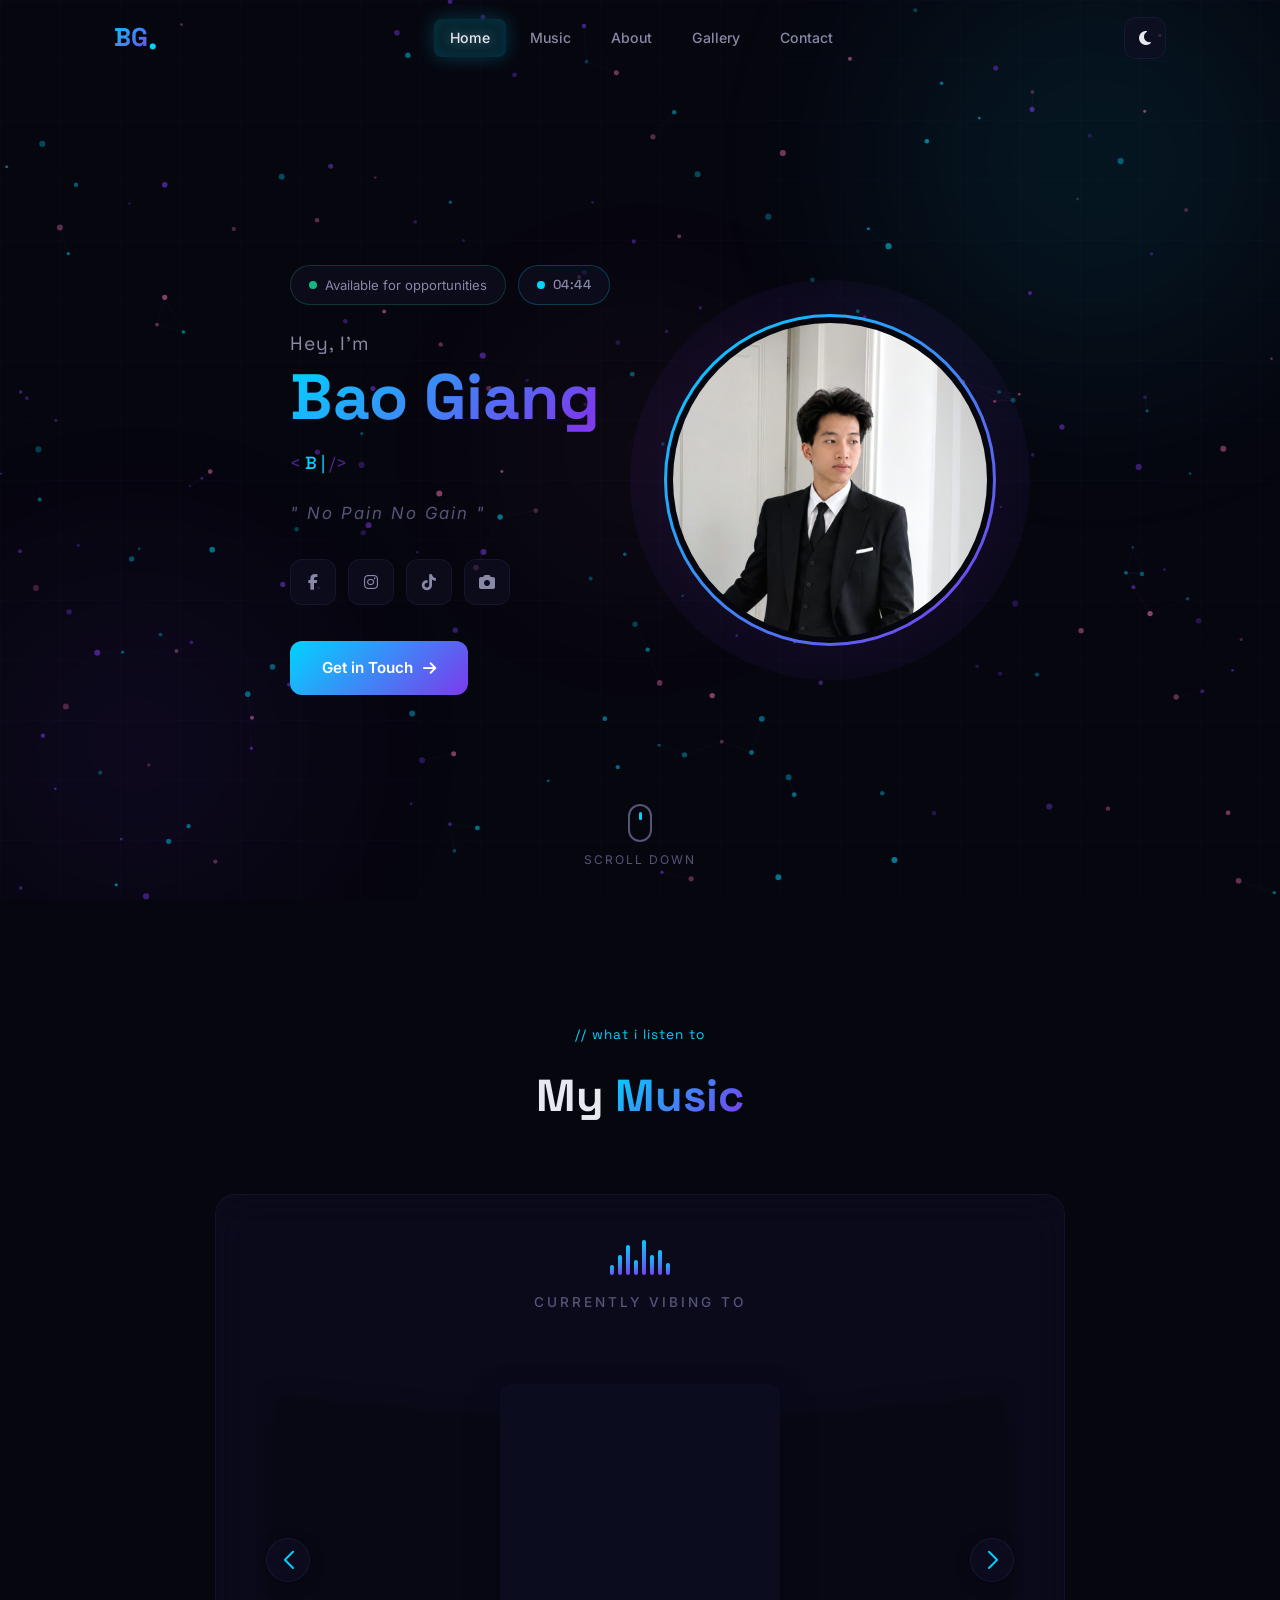
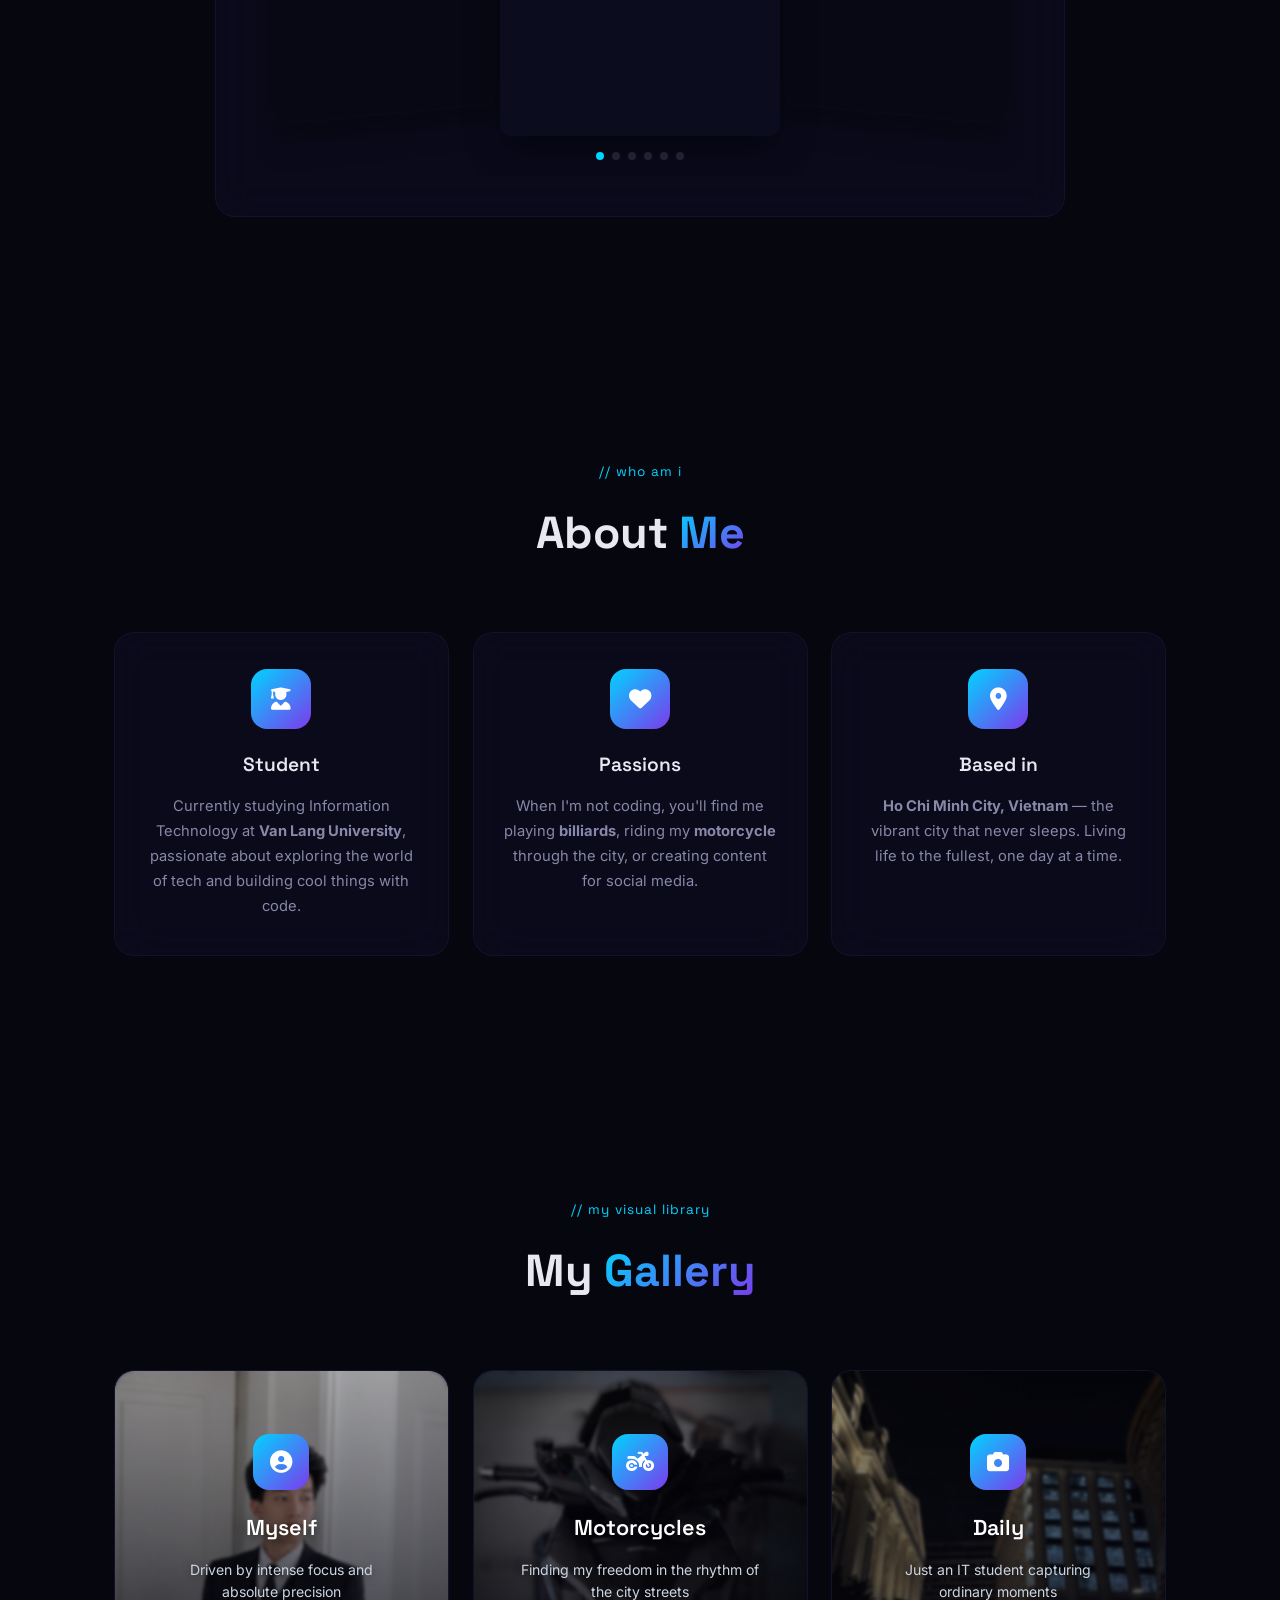
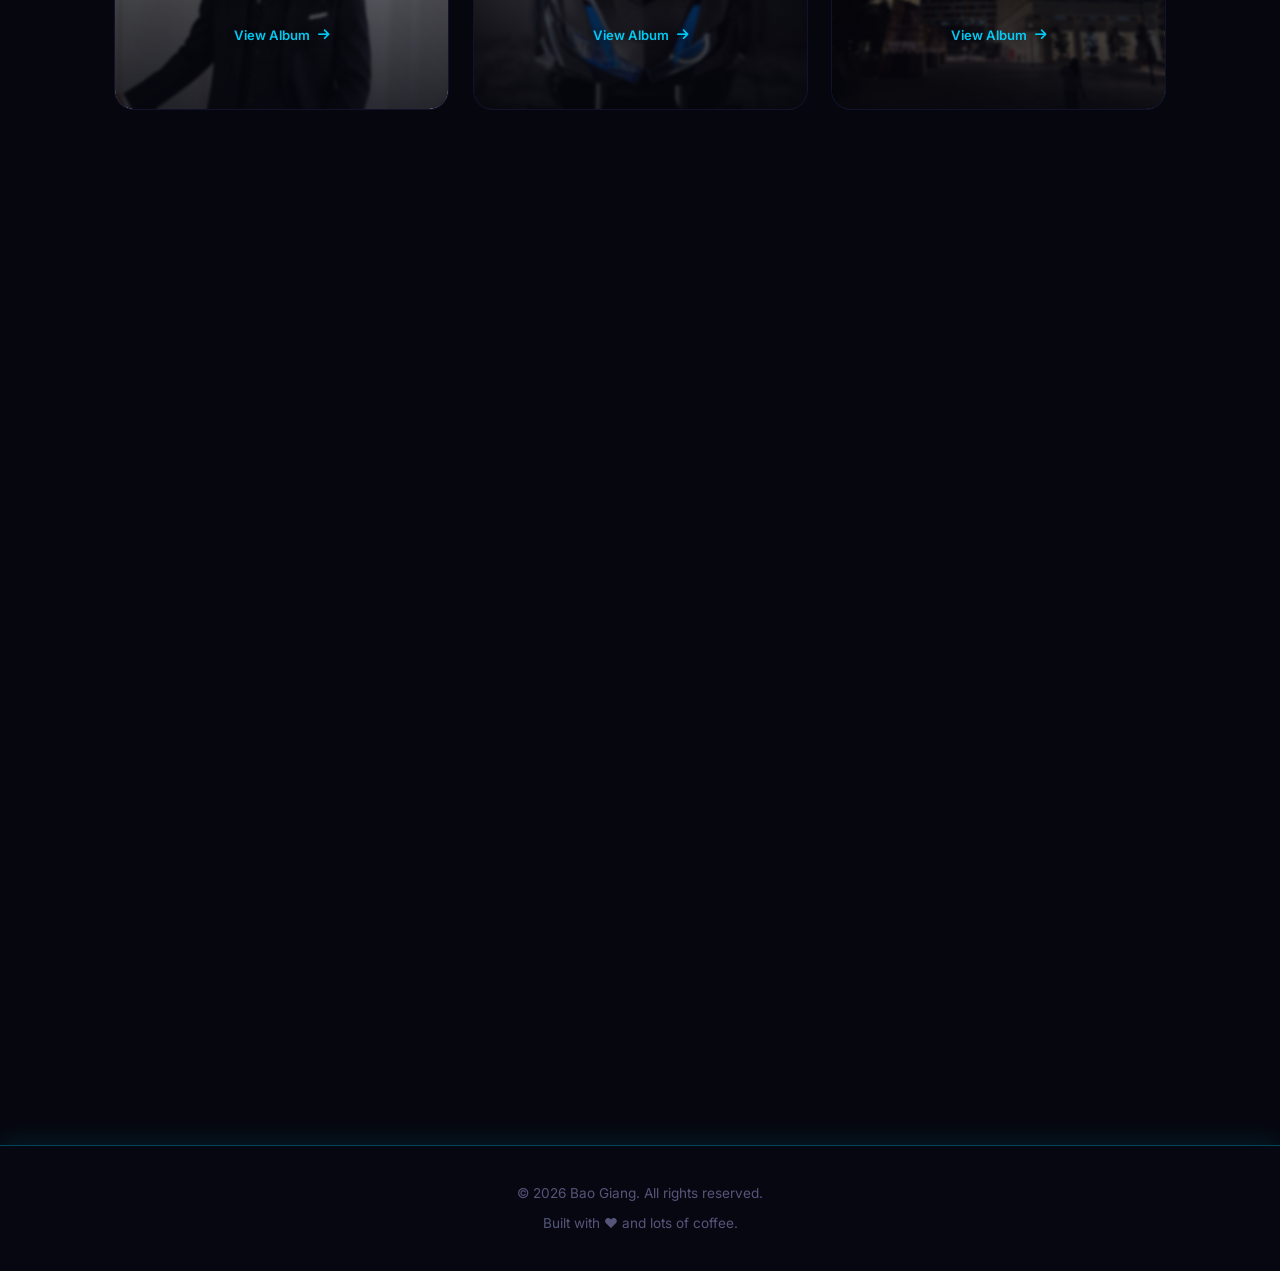
==== commit 2d95cbdd: "Reorder music tracks, put MATCHIN first" ====
--- a/index.html
+++ b/index.html
@@ -157,6 +157,11 @@
                     <div class="swiper-wrapper">
                         <div class="swiper-slide">
                             <div class="spotify-embed">
+                                <iframe style="border-radius:12px" src="https://open.spotify.com/embed/track/0IJjyCURQo8DOmtlnRtmiA?utm_source=generator" width="100%" height="352" frameBorder="0" allowfullscreen="" allow="autoplay; clipboard-write; encrypted-media; fullscreen; picture-in-picture" loading="lazy"></iframe>
+                            </div>
+                        </div>
+                        <div class="swiper-slide">
+                            <div class="spotify-embed">
                                 <iframe style="border-radius:12px" src="https://open.spotify.com/embed/track/1Qd4wSptT65JbVVT0ro9V2?utm_source=generator" width="100%" height="352" frameBorder="0" allowfullscreen="" allow="autoplay; clipboard-write; encrypted-media; fullscreen; picture-in-picture" loading="lazy"></iframe>
                             </div>
                         </div>
@@ -173,11 +178,6 @@
                         <div class="swiper-slide">
                             <div class="spotify-embed">
                                 <iframe style="border-radius:12px" src="https://open.spotify.com/embed/track/6fHXfm4EVM3pEiMdQs9Vjm?utm_source=generator" width="100%" height="352" frameBorder="0" allowfullscreen="" allow="autoplay; clipboard-write; encrypted-media; fullscreen; picture-in-picture" loading="lazy"></iframe>
-                            </div>
-                        </div>
-                        <div class="swiper-slide">
-                            <div class="spotify-embed">
-                                <iframe style="border-radius:12px" src="https://open.spotify.com/embed/track/0IJjyCURQo8DOmtlnRtmiA?utm_source=generator" width="100%" height="352" frameBorder="0" allowfullscreen="" allow="autoplay; clipboard-write; encrypted-media; fullscreen; picture-in-picture" loading="lazy"></iframe>
                             </div>
                         </div>
                         <div class="swiper-slide">
--- a/style.css
+++ b/style.css
@@ -2111,17 +2111,16 @@
 .swiper-slide {
     width: 280px;
     height: 352px;
-    /* Fix: Let Swiper handle duration inline, but ensure both transform and filter are transitionable */
-    transition-property: transform, filter;
+    /* Let Swiper handle transform duration inline */
+    transition-property: transform;
     transition-timing-function: cubic-bezier(0.25, 1, 0.5, 1);
-    will-change: transform, filter;
+    will-change: transform;
     transform-style: preserve-3d;
     backface-visibility: hidden;
 }
 
 /* Make non-active slides faded/blurry for 3D effect */
 .swiper-slide:not(.swiper-slide-active) {
-    filter: blur(3px) brightness(0.5);
     pointer-events: none;
 }
 
@@ -2135,22 +2134,20 @@
     backface-visibility: hidden;
     overflow: hidden;
     position: relative; /* Added to position the overlay */
-}
-
-/* Transparent overlay to catch swipe/drag events instead of the iframe */
+    /* Add independent filter transition so it remains smooth during swipe */
+    transition: filter 0.4s cubic-bezier(0.25, 1, 0.5, 1);
+    will-change: filter;
+    filter: blur(0px) brightness(1);
+}
+
+.swiper-slide:not(.swiper-slide-active) .spotify-embed {
+    filter: blur(3px) brightness(0.5);
+}
+
+/* Removed transparent overlay so the Spotify iframe (and its popups) are fully clickable.
+   Users can navigate the carousel using the next/prev arrows instead of dragging. */
 .swiper-slide .spotify-embed::after {
-    content: '';
-    position: absolute;
-    top: 0;
-    left: 0;
-    width: 100%;
-    height: calc(100% - 90px); /* Covers album art, leaves play button clickable */
-    z-index: 10;
-    cursor: grab;
-}
-
-.swiper-slide .spotify-embed:active::after {
-    cursor: grabbing;
+    display: none;
 }
 
 .swiper-slide .spotify-embed iframe {
